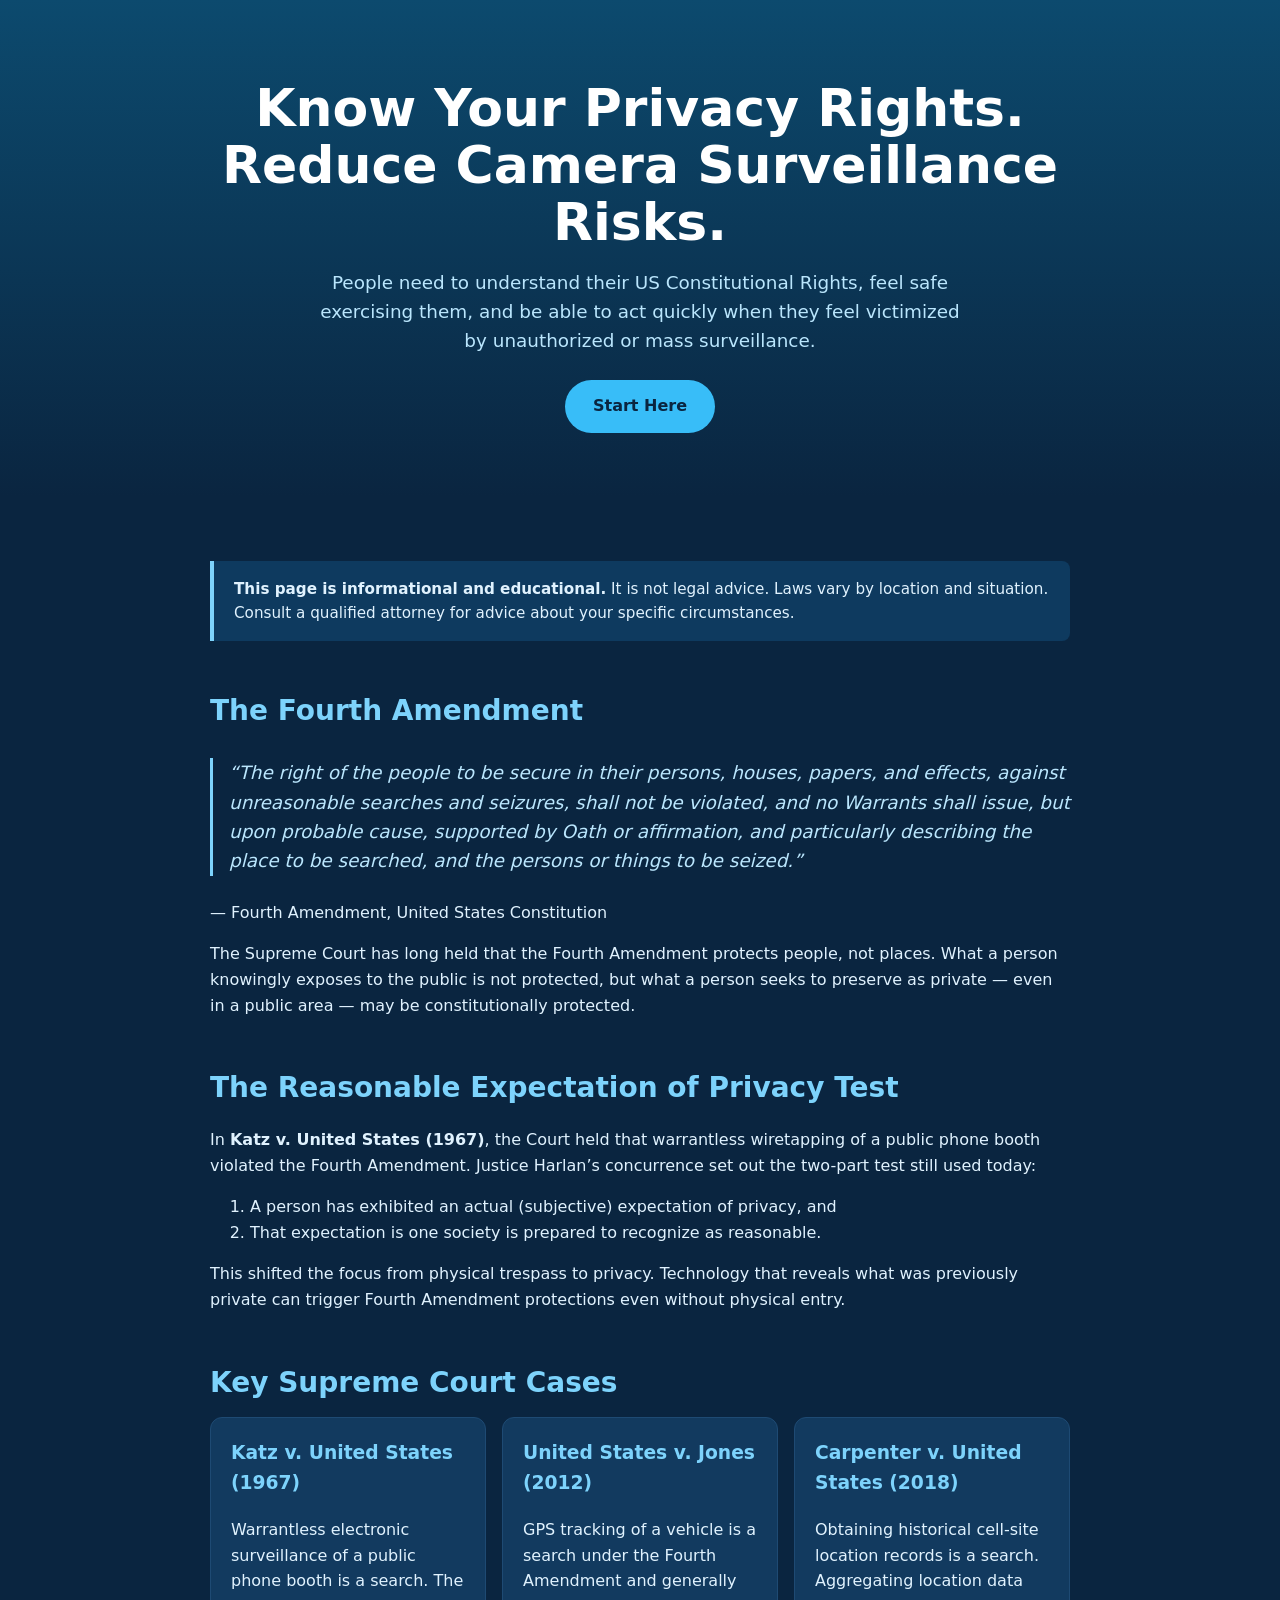
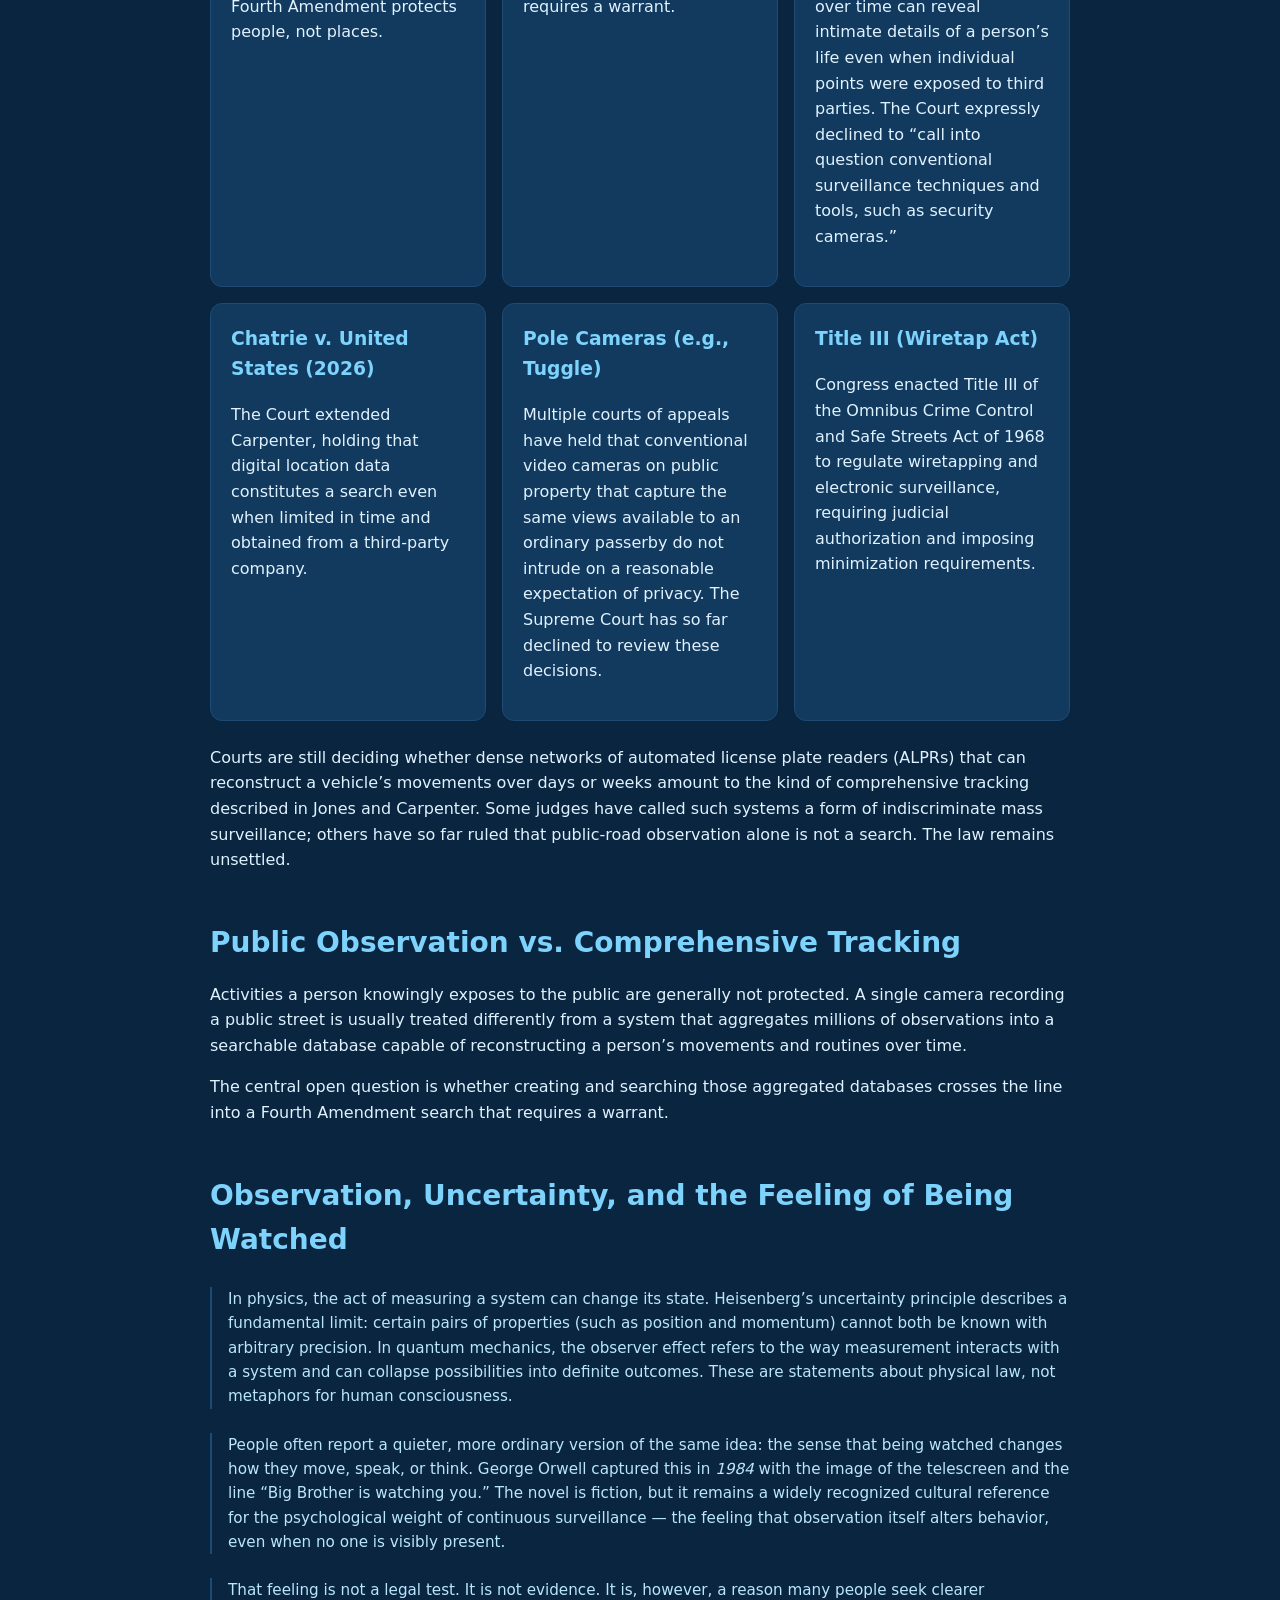
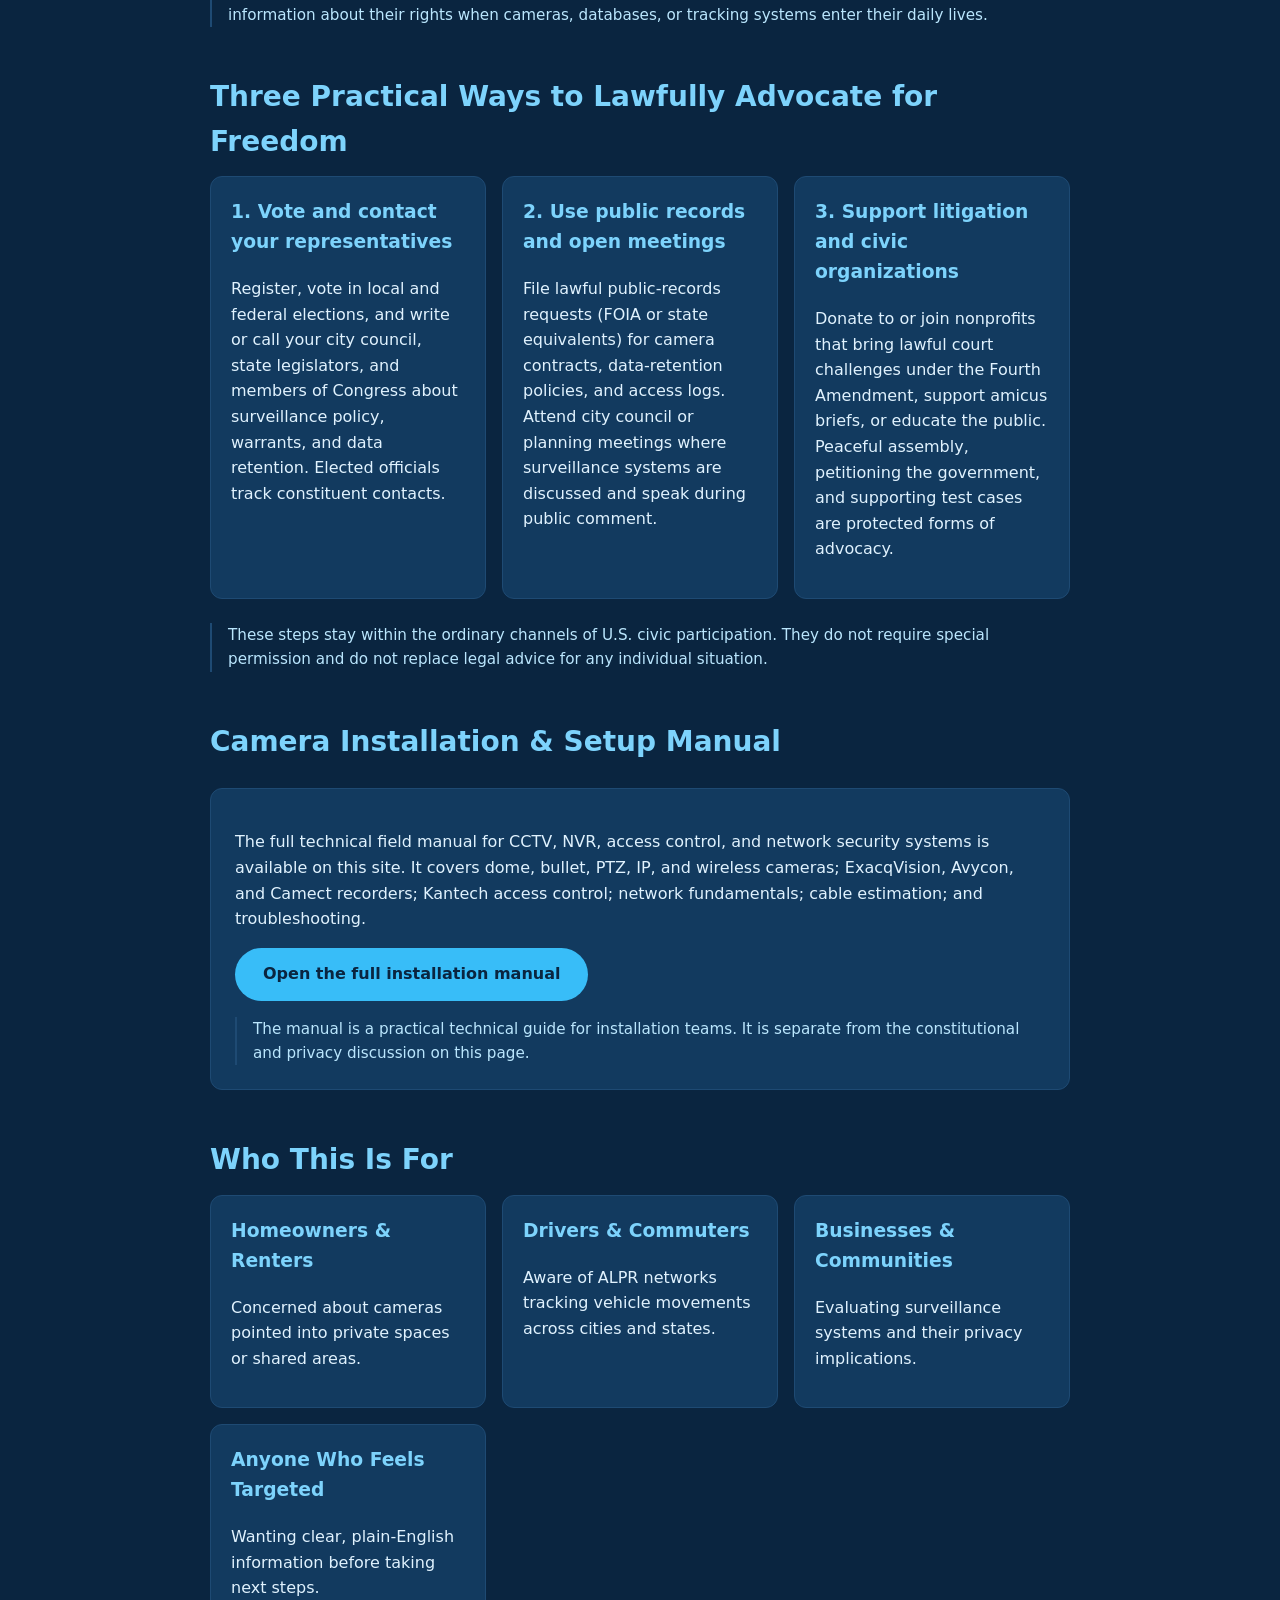
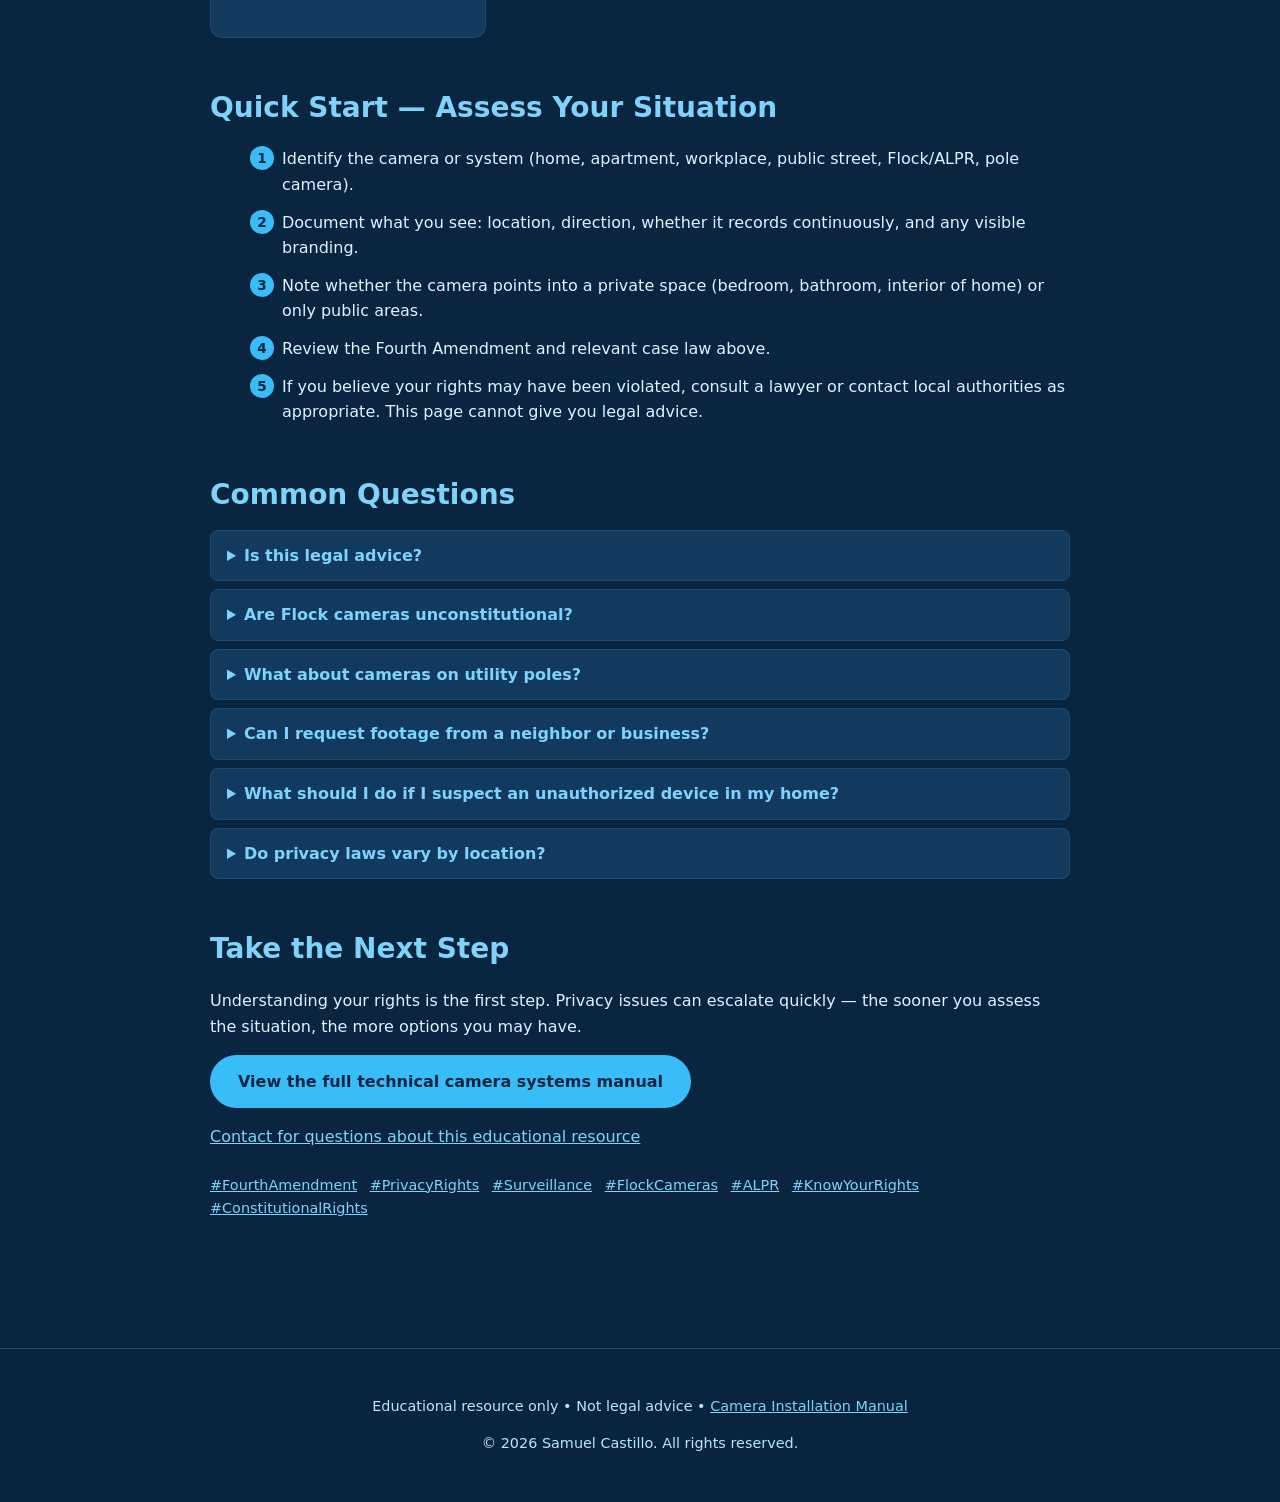
==== privacy-rights.html @ cb035f21 "Add stronger SEO meta tags, Open Graph, Twitter cards, and JSON-LD for search results" ====
<!DOCTYPE html>
<html lang="en">
<head>
    <meta charset="UTF-8">
    <meta name="viewport" content="width=device-width, initial-scale=1.0">
    <title>Know Your Privacy Rights — 4th Amendment, Surveillance Cameras & ALPRs</title>
    <meta name="description" content="Understand your US Constitutional rights against warrantless mass surveillance. Clear guidance on the Fourth Amendment, Katz, Carpenter, Flock cameras, ALPRs, pole cameras, and practical steps when you feel your privacy is being violated.">
    <meta name="keywords" content="Fourth Amendment, privacy rights, Flock cameras, ALPR, surveillance cameras, Carpenter v United States, Katz v United States, warrantless tracking, constitutional rights, pole cameras, mass surveillance, data broker loophole, camera privacy laws, know your rights">
    <meta name="author" content="Samuel Castillo">
    <meta name="robots" content="index, follow, max-image-preview:large, max-snippet:-1, max-video-preview:-1">
    <link rel="canonical" href="https://privacy-rights.pages.dev/">

    <!-- Open Graph -->
    <meta property="og:site_name" content="Privacy Rights — Constitutional Guidance">
    <meta property="og:locale" content="en_US">
    <meta property="og:type" content="website">
    <meta property="og:url" content="https://privacy-rights.pages.dev/">
    <meta property="og:title" content="Know Your Privacy Rights — 4th Amendment & Surveillance Cameras">
    <meta property="og:description" content="People need to understand their US Constitutional rights, feel safe exercising them, and act quickly when they feel victimized by unauthorized or mass surveillance.">
    <meta property="og:image" content="https://privacy-rights.pages.dev/assets/camera_recording.png">

    <!-- Twitter / X -->
    <meta name="twitter:card" content="summary_large_image">
    <meta name="twitter:title" content="Know Your Privacy Rights — 4th Amendment & Surveillance">
    <meta name="twitter:description" content="Clear guidance on the Fourth Amendment, Flock cameras, ALPRs, and what you can do when you feel your privacy is being violated.">
    <meta name="twitter:image" content="https://privacy-rights.pages.dev/assets/camera_recording.png">

    <!-- Hashtags for social sharing -->
    <meta name="twitter:hashtags" content="FourthAmendment,PrivacyRights,Surveillance,FlockCameras,ALPR,KnowYourRights">

    <!-- JSON-LD Structured Data -->
    <script type="application/ld+json">
    {
      "@context": "https://schema.org",
      "@type": "WebPage",
      "name": "Know Your Privacy Rights — 4th Amendment & Surveillance Cameras",
      "description": "Educational resource on US Constitutional rights related to surveillance cameras, ALPRs, and the Fourth Amendment.",
      "url": "https://privacy-rights.pages.dev/",
      "author": {
        "@type": "Person",
        "name": "Samuel Castillo"
      },
      "keywords": "Fourth Amendment, privacy rights, Flock cameras, ALPR, surveillance cameras, Carpenter, Katz, warrantless tracking",
      "about": {
        "@type": "Thing",
        "name": "Fourth Amendment privacy rights and modern surveillance"
      }
    }
    </script>

    <style>
        :root {
            --bg: #0a2540;
            --card: #123a5f;
            --accent: #7dd3fc;
            --accent-strong: #38bdf8;
            --text: #e0f2fe;
            --muted: #bae6fd;
            --border: #1e4a73;
        }
        * { box-sizing: border-box; }
        body { margin: 0; font-family: system-ui, -apple-system, sans-serif; background: var(--bg); color: var(--text); line-height: 1.6; }
        .container { max-width: 900px; margin: 0 auto; padding: 2rem 1.25rem; }
        header { text-align: center; padding: 3rem 1rem 2rem; background: linear-gradient(180deg, #0c4a6e 0%, var(--bg) 100%); }
        h1 { font-size: clamp(2rem, 5vw, 3.25rem); line-height: 1.1; margin: 0 0 1rem; color: #ffffff; }
        .sub { font-size: 1.15rem; color: var(--muted); max-width: 640px; margin: 0 auto 1.5rem; }
        .cta { display: inline-block; background: var(--accent-strong); color: #0a2540; font-weight: 700; padding: 0.85rem 1.75rem; border-radius: 999px; text-decoration: none; transition: background 0.2s ease, transform 0.2s ease; }
        .cta:hover { background: var(--accent); transform: translateY(-2px); }
        .disclaimer { background: #0e3a5f; border-left: 4px solid var(--accent); padding: 1rem 1.25rem; margin: 2rem 0; border-radius: 0 8px 8px 0; font-size: 0.95rem; color: var(--text); }
        section { margin: 3rem 0; }
        h2 { font-size: 1.75rem; margin-bottom: 0.75rem; color: var(--accent); }
        .quote { font-size: 1.15rem; font-style: italic; border-left: 3px solid var(--accent); padding-left: 1rem; margin: 1.5rem 0; color: #bae6fd; }
        .card-grid { display: grid; grid-template-columns: repeat(auto-fit, minmax(260px, 1fr)); gap: 1rem; }
        .card {
            background: var(--card);
            padding: 1.25rem;
            border-radius: 12px;
            border: 1px solid var(--border);
            transition: transform 0.25s ease, box-shadow 0.25s ease, border-color 0.25s ease, background 0.25s ease;
        }
        .card:hover {
            transform: translateY(-6px);
            box-shadow: 0 12px 28px rgba(56, 189, 248, 0.18);
            border-color: var(--accent-strong);
            background: #164875;
        }
        .card h3 { margin-top: 0; color: var(--accent); transition: color 0.2s ease; }
        .card:hover h3 { color: #ffffff; }
        .steps { counter-reset: step; }
        .steps li { list-style: none; margin: 0.75rem 0; padding-left: 2rem; position: relative; }
        .steps li::before { counter-increment: step; content: counter(step); position: absolute; left: 0; background: var(--accent-strong); color: #0a2540; width: 1.5rem; height: 1.5rem; border-radius: 50%; text-align: center; font-size: 0.85rem; font-weight: 700; line-height: 1.5rem; }
        details { background: var(--card); margin: 0.5rem 0; padding: 0.75rem 1rem; border-radius: 8px; border: 1px solid var(--border); transition: border-color 0.2s ease, background 0.2s ease; }
        details:hover { border-color: var(--accent); background: #164875; }
        summary { cursor: pointer; font-weight: 600; color: var(--accent); }
        footer { text-align: center; padding: 2rem 1rem; color: var(--muted); font-size: 0.9rem; border-top: 1px solid var(--border); margin-top: 3rem; background: #08253d; }
        a { color: var(--accent); }
        a:hover { color: var(--accent-strong); }
        .subtle { font-size: 0.95rem; color: var(--muted); border-left: 2px solid var(--border); padding-left: 1rem; margin: 1.5rem 0; }
        .manual-box {
            background: var(--card);
            border: 1px solid var(--border);
            border-radius: 12px;
            padding: 1.5rem;
            margin: 1.5rem 0;
            transition: transform 0.25s ease, box-shadow 0.25s ease, border-color 0.25s ease;
        }
        .manual-box:hover {
            transform: translateY(-4px);
            box-shadow: 0 10px 24px rgba(56, 189, 248, 0.15);
            border-color: var(--accent);
        }
        .hashtags { margin-top: 1.5rem; font-size: 0.9rem; color: var(--muted); }
        .hashtags a { margin-right: 0.5rem; }
    </style>
</head>
<body>
    <header>
        <div class="container">
            <h1>Know Your Privacy Rights.<br>Reduce Camera Surveillance Risks.</h1>
            <p class="sub">People need to understand their US Constitutional Rights, feel safe exercising them, and be able to act quickly when they feel victimized by unauthorized or mass surveillance.</p>
            <a class="cta" href="#start">Start Here</a>
        </div>
    </header>

    <div class="container">
        <div class="disclaimer">
            <strong>This page is informational and educational.</strong> It is not legal advice. Laws vary by location and situation. Consult a qualified attorney for advice about your specific circumstances.
        </div>

        <section id="start">
            <h2>The Fourth Amendment</h2>
            <p class="quote">“The right of the people to be secure in their persons, houses, papers, and effects, against unreasonable searches and seizures, shall not be violated, and no Warrants shall issue, but upon probable cause, supported by Oath or affirmation, and particularly describing the place to be searched, and the persons or things to be seized.”</p>
            <p>— Fourth Amendment, United States Constitution</p>
            <p>The Supreme Court has long held that the Fourth Amendment protects people, not places. What a person knowingly exposes to the public is not protected, but what a person seeks to preserve as private — even in a public area — may be constitutionally protected.</p>
        </section>

        <section>
            <h2>The Reasonable Expectation of Privacy Test</h2>
            <p>In <strong>Katz v. United States (1967)</strong>, the Court held that warrantless wiretapping of a public phone booth violated the Fourth Amendment. Justice Harlan’s concurrence set out the two-part test still used today:</p>
            <ol>
                <li>A person has exhibited an actual (subjective) expectation of privacy, and</li>
                <li>That expectation is one society is prepared to recognize as reasonable.</li>
            </ol>
            <p>This shifted the focus from physical trespass to privacy. Technology that reveals what was previously private can trigger Fourth Amendment protections even without physical entry.</p>
        </section>

        <section>
            <h2>Key Supreme Court Cases</h2>
            <div class="card-grid">
                <div class="card">
                    <h3>Katz v. United States (1967)</h3>
                    <p>Warrantless electronic surveillance of a public phone booth is a search. The Fourth Amendment protects people, not places.</p>
                </div>
                <div class="card">
                    <h3>United States v. Jones (2012)</h3>
                    <p>GPS tracking of a vehicle is a search under the Fourth Amendment and generally requires a warrant.</p>
                </div>
                <div class="card">
                    <h3>Carpenter v. United States (2018)</h3>
                    <p>Obtaining historical cell-site location records is a search. Aggregating location data over time can reveal intimate details of a person’s life even when individual points were exposed to third parties. The Court expressly declined to “call into question conventional surveillance techniques and tools, such as security cameras.”</p>
                </div>
                <div class="card">
                    <h3>Chatrie v. United States (2026)</h3>
                    <p>The Court extended Carpenter, holding that digital location data constitutes a search even when limited in time and obtained from a third-party company.</p>
                </div>
                <div class="card">
                    <h3>Pole Cameras (e.g., Tuggle)</h3>
                    <p>Multiple courts of appeals have held that conventional video cameras on public property that capture the same views available to an ordinary passerby do not intrude on a reasonable expectation of privacy. The Supreme Court has so far declined to review these decisions.</p>
                </div>
                <div class="card">
                    <h3>Title III (Wiretap Act)</h3>
                    <p>Congress enacted Title III of the Omnibus Crime Control and Safe Streets Act of 1968 to regulate wiretapping and electronic surveillance, requiring judicial authorization and imposing minimization requirements.</p>
                </div>
            </div>
            <p style="margin-top:1.5rem;">Courts are still deciding whether dense networks of automated license plate readers (ALPRs) that can reconstruct a vehicle’s movements over days or weeks amount to the kind of comprehensive tracking described in Jones and Carpenter. Some judges have called such systems a form of indiscriminate mass surveillance; others have so far ruled that public-road observation alone is not a search. The law remains unsettled.</p>
        </section>

        <section>
            <h2>Public Observation vs. Comprehensive Tracking</h2>
            <p>Activities a person knowingly exposes to the public are generally not protected. A single camera recording a public street is usually treated differently from a system that aggregates millions of observations into a searchable database capable of reconstructing a person’s movements and routines over time.</p>
            <p>The central open question is whether creating and searching those aggregated databases crosses the line into a Fourth Amendment search that requires a warrant.</p>
        </section>

        <section>
            <h2>Observation, Uncertainty, and the Feeling of Being Watched</h2>
            <p class="subtle">In physics, the act of measuring a system can change its state. Heisenberg’s uncertainty principle describes a fundamental limit: certain pairs of properties (such as position and momentum) cannot both be known with arbitrary precision. In quantum mechanics, the observer effect refers to the way measurement interacts with a system and can collapse possibilities into definite outcomes. These are statements about physical law, not metaphors for human consciousness.</p>
            <p class="subtle">People often report a quieter, more ordinary version of the same idea: the sense that being watched changes how they move, speak, or think. George Orwell captured this in <em>1984</em> with the image of the telescreen and the line “Big Brother is watching you.” The novel is fiction, but it remains a widely recognized cultural reference for the psychological weight of continuous surveillance — the feeling that observation itself alters behavior, even when no one is visibly present.</p>
            <p class="subtle">That feeling is not a legal test. It is not evidence. It is, however, a reason many people seek clearer information about their rights when cameras, databases, or tracking systems enter their daily lives.</p>
        </section>

        <section>
            <h2>Three Practical Ways to Lawfully Advocate for Freedom</h2>
            <div class="card-grid">
                <div class="card">
                    <h3>1. Vote and contact your representatives</h3>
                    <p>Register, vote in local and federal elections, and write or call your city council, state legislators, and members of Congress about surveillance policy, warrants, and data retention. Elected officials track constituent contacts.</p>
                </div>
                <div class="card">
                    <h3>2. Use public records and open meetings</h3>
                    <p>File lawful public-records requests (FOIA or state equivalents) for camera contracts, data-retention policies, and access logs. Attend city council or planning meetings where surveillance systems are discussed and speak during public comment.</p>
                </div>
                <div class="card">
                    <h3>3. Support litigation and civic organizations</h3>
                    <p>Donate to or join nonprofits that bring lawful court challenges under the Fourth Amendment, support amicus briefs, or educate the public. Peaceful assembly, petitioning the government, and supporting test cases are protected forms of advocacy.</p>
                </div>
            </div>
            <p class="subtle">These steps stay within the ordinary channels of U.S. civic participation. They do not require special permission and do not replace legal advice for any individual situation.</p>
        </section>

        <section id="manual">
            <h2>Camera Installation & Setup Manual</h2>
            <div class="manual-box">
                <p>The full technical field manual for CCTV, NVR, access control, and network security systems is available on this site. It covers dome, bullet, PTZ, IP, and wireless cameras; ExacqVision, Avycon, and Camect recorders; Kantech access control; network fundamentals; cable estimation; and troubleshooting.</p>
                <p style="margin-top:1rem;">
                    <a class="cta" href="index.html">Open the full installation manual</a>
                </p>
                <p class="subtle" style="margin-top:1rem;margin-bottom:0;">The manual is a practical technical guide for installation teams. It is separate from the constitutional and privacy discussion on this page.</p>
            </div>
        </section>

        <section>
            <h2>Who This Is For</h2>
            <div class="card-grid">
                <div class="card"><h3>Homeowners & Renters</h3><p>Concerned about cameras pointed into private spaces or shared areas.</p></div>
                <div class="card"><h3>Drivers & Commuters</h3><p>Aware of ALPR networks tracking vehicle movements across cities and states.</p></div>
                <div class="card"><h3>Businesses & Communities</h3><p>Evaluating surveillance systems and their privacy implications.</p></div>
                <div class="card"><h3>Anyone Who Feels Targeted</h3><p>Wanting clear, plain-English information before taking next steps.</p></div>
            </div>
        </section>

        <section>
            <h2>Quick Start — Assess Your Situation</h2>
            <ol class="steps">
                <li>Identify the camera or system (home, apartment, workplace, public street, Flock/ALPR, pole camera).</li>
                <li>Document what you see: location, direction, whether it records continuously, and any visible branding.</li>
                <li>Note whether the camera points into a private space (bedroom, bathroom, interior of home) or only public areas.</li>
                <li>Review the Fourth Amendment and relevant case law above.</li>
                <li>If you believe your rights may have been violated, consult a lawyer or contact local authorities as appropriate. This page cannot give you legal advice.</li>
            </ol>
        </section>

        <section>
            <h2>Common Questions</h2>
            <details>
                <summary>Is this legal advice?</summary>
                <p>No. This page is educational only. It does not create an attorney-client relationship and should not be relied on as legal advice. Laws differ by state and situation.</p>
            </details>
            <details>
                <summary>Are Flock cameras unconstitutional?</summary>
                <p>No court has definitively ruled that all Flock or ALPR networks are unconstitutional. Some judges have found that searching the aggregated databases can raise Fourth Amendment issues; others have held that photographing vehicles on public roads does not. The law is still developing.</p>
            </details>
            <details>
                <summary>What about cameras on utility poles?</summary>
                <p>Courts of appeals have generally upheld conventional pole cameras that record publicly visible areas. The Supreme Court has so far declined to take up these cases. The analysis can change if the system becomes more comprehensive or is combined with other tracking technologies.</p>
            </details>
            <details>
                <summary>Can I request footage from a neighbor or business?</summary>
                <p>It depends on the jurisdiction and the relationship. In many places there is no automatic right to private camera footage. Document the issue and consult local law or an attorney.</p>
            </details>
            <details>
                <summary>What should I do if I suspect an unauthorized device in my home?</summary>
                <p>Document carefully, do not destroy evidence, and consider contacting law enforcement or a lawyer. This page cannot advise you on how to handle a specific incident.</p>
            </details>
            <details>
                <summary>Do privacy laws vary by location?</summary>
                <p>Yes. State laws on recording, consent, and surveillance differ significantly. Always check the rules that apply where you are.</p>
            </details>
        </section>

        <section>
            <h2>Take the Next Step</h2>
            <p>Understanding your rights is the first step. Privacy issues can escalate quickly — the sooner you assess the situation, the more options you may have.</p>
            <p><a class="cta" href="index.html">View the full technical camera systems manual</a></p>
            <p style="margin-top:1rem;"><a href="mailto:castillo.sam.d@gmail.com">Contact for questions about this educational resource</a></p>
            <p class="hashtags">
                <a href="#">#FourthAmendment</a>
                <a href="#">#PrivacyRights</a>
                <a href="#">#Surveillance</a>
                <a href="#">#FlockCameras</a>
                <a href="#">#ALPR</a>
                <a href="#">#KnowYourRights</a>
                <a href="#">#ConstitutionalRights</a>
            </p>
        </section>
    </div>

    <footer>
        <p>Educational resource only • Not legal advice • <a href="index.html">Camera Installation Manual</a></p>
        <p>&copy; 2026 Samuel Castillo. All rights reserved.</p>
    </footer>
</body>
</html>
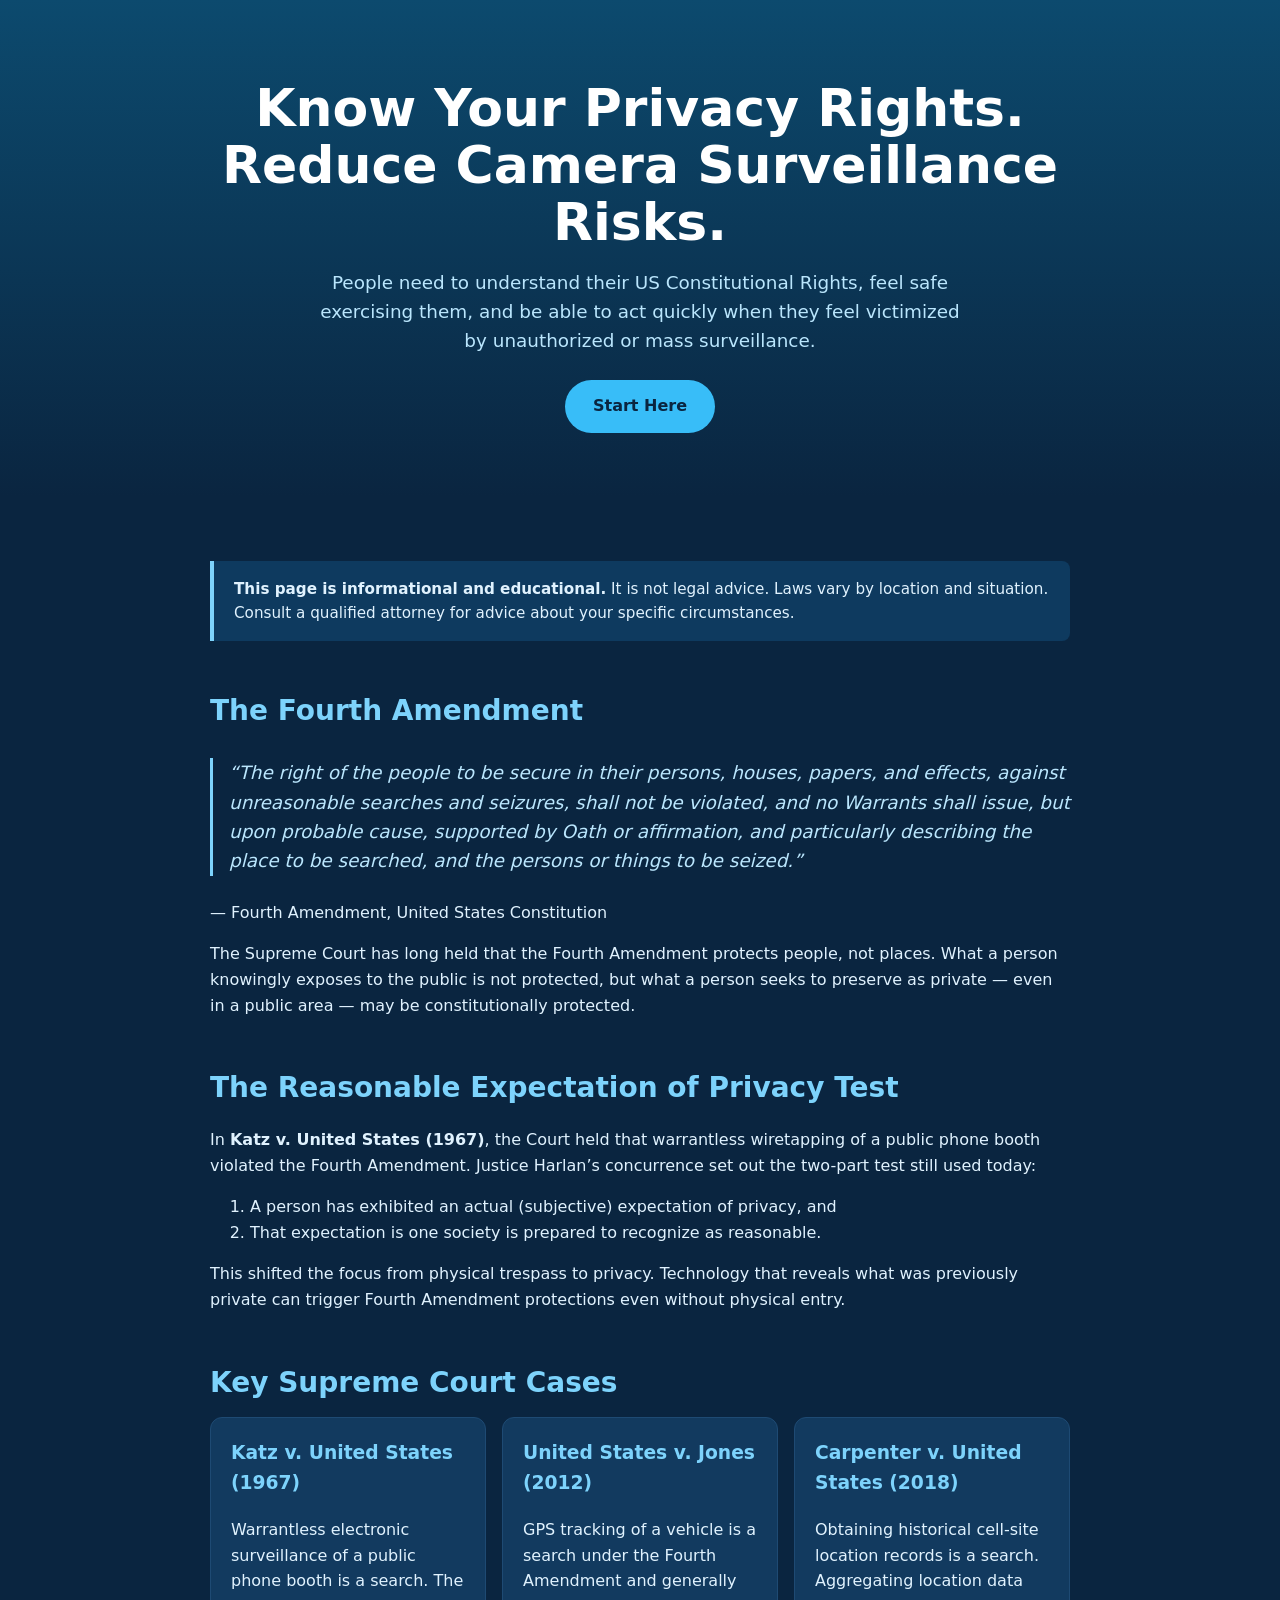
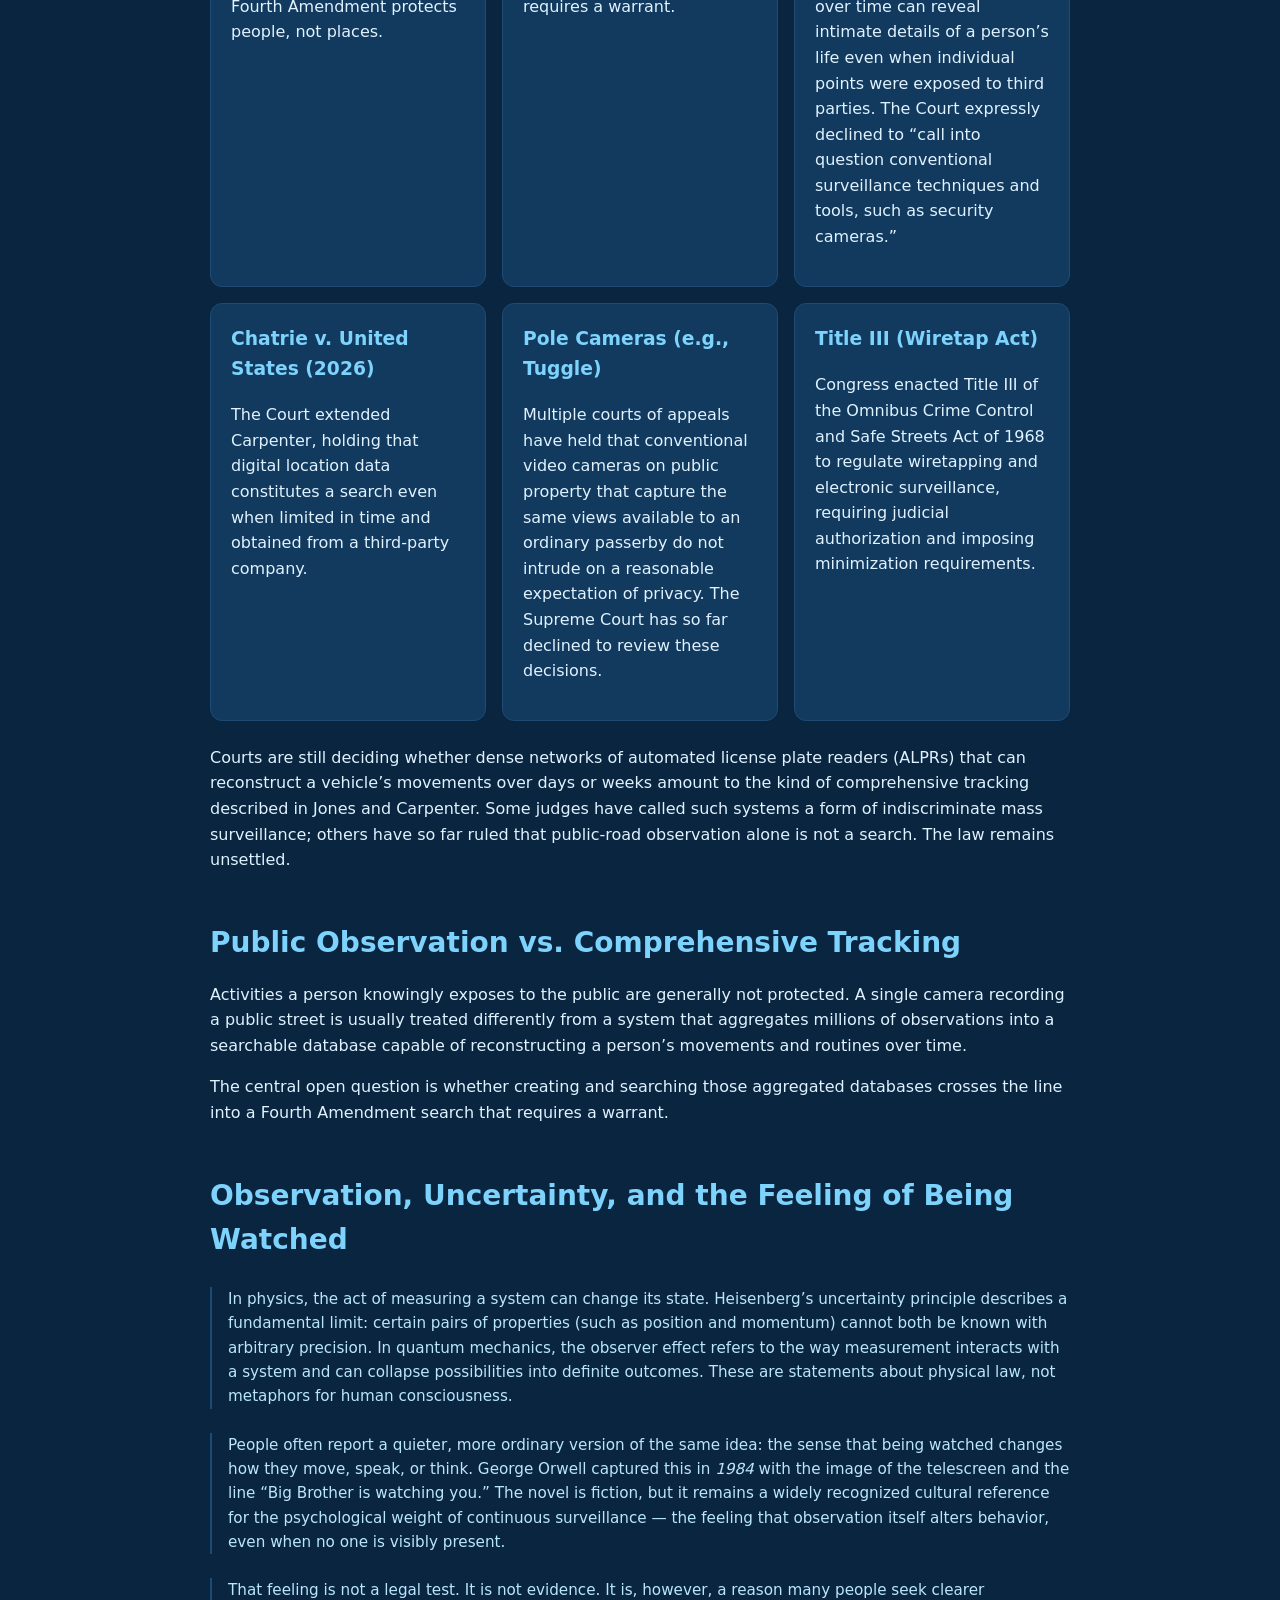
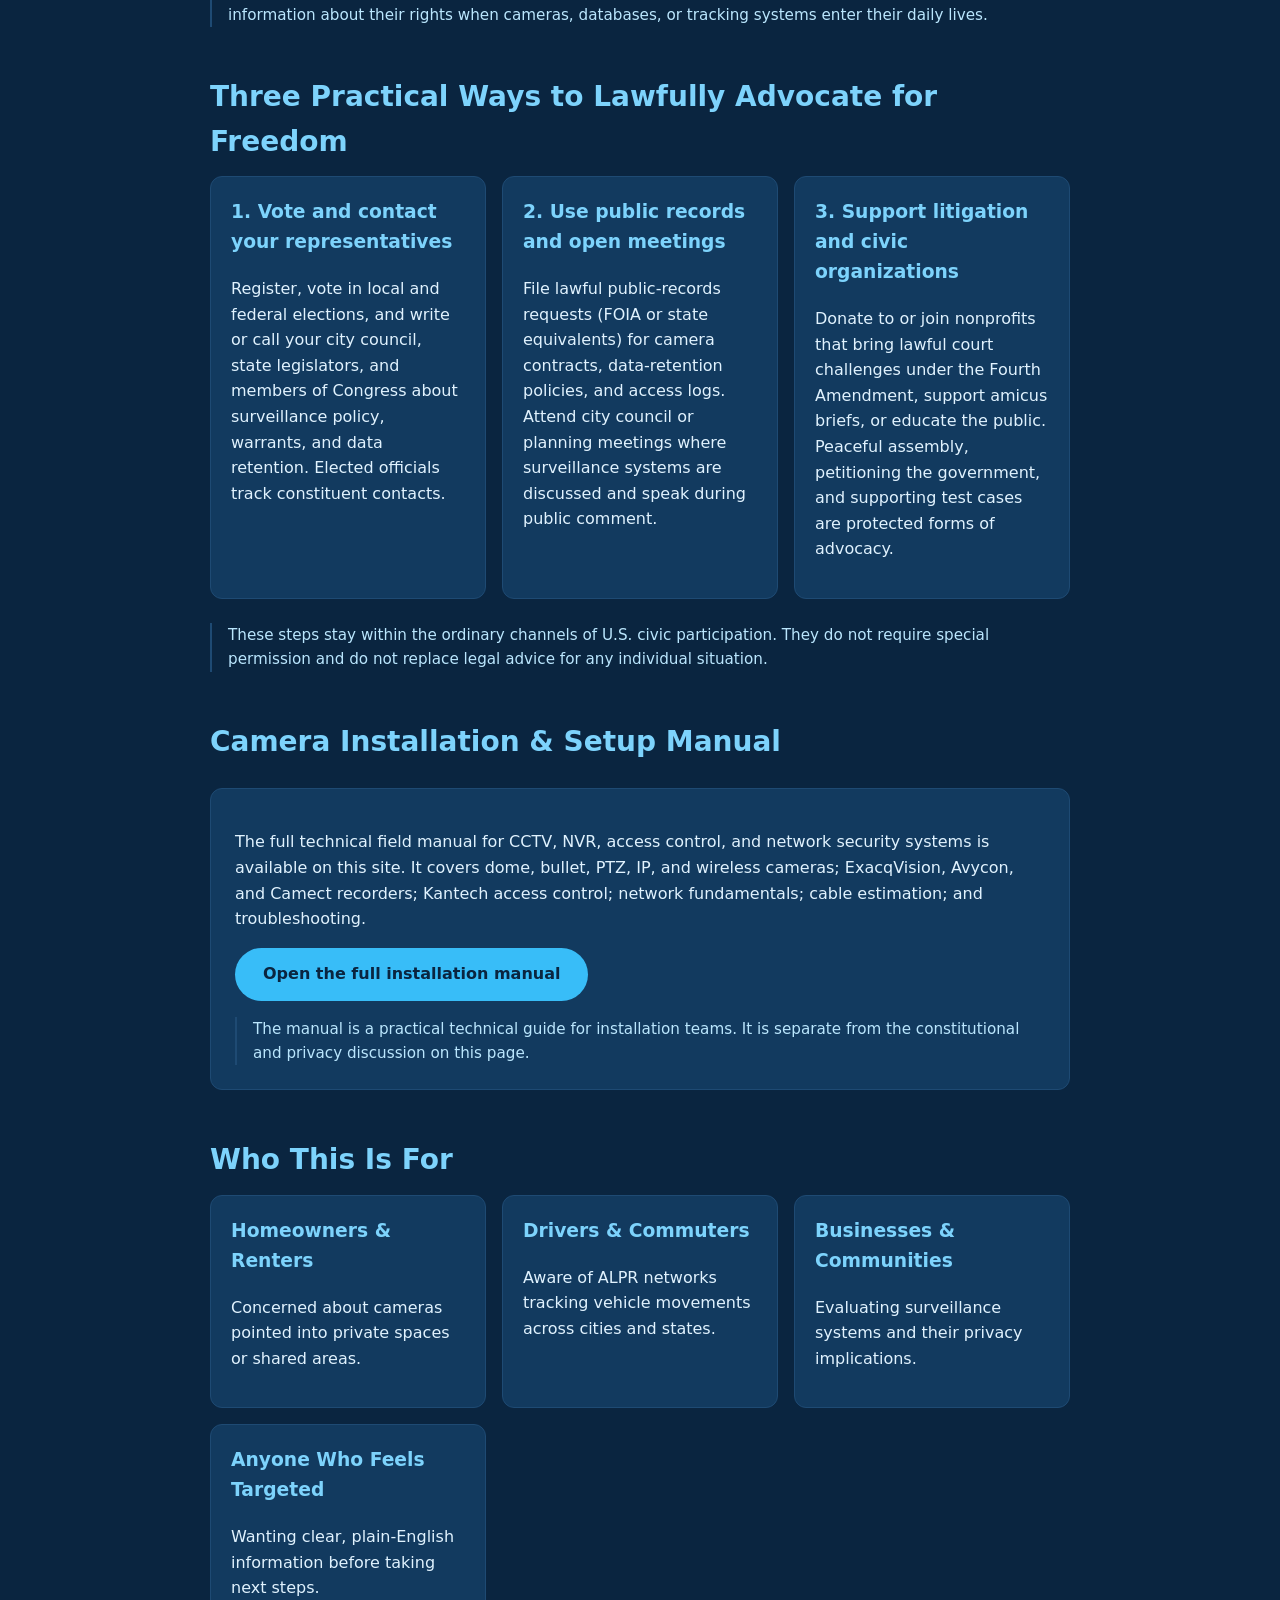
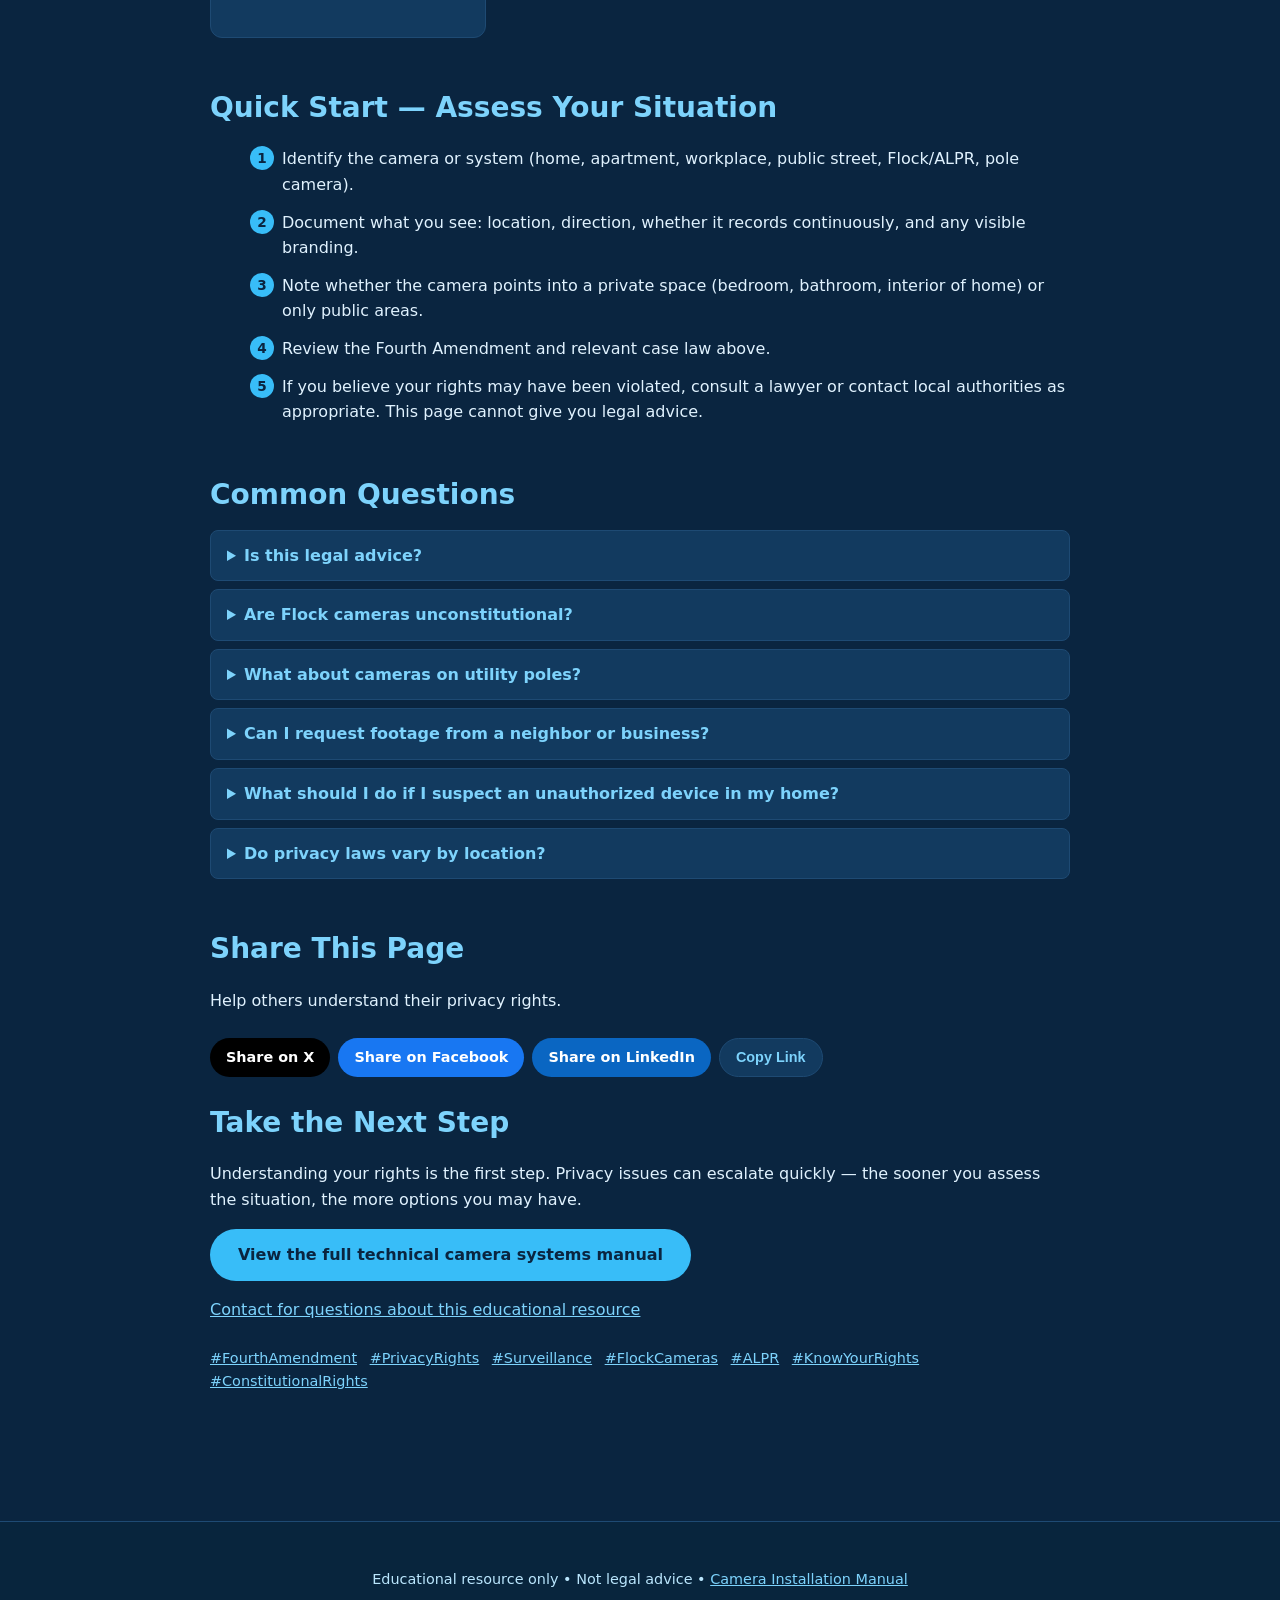
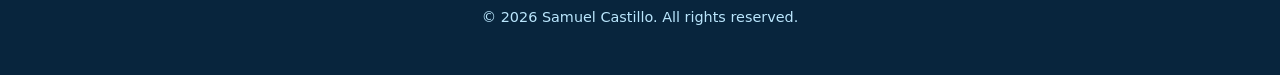
==== commit 04b5348c: "Add social sharing buttons" ====
--- a/privacy-rights.html
+++ b/privacy-rights.html
@@ -111,6 +111,18 @@
         }
         .hashtags { margin-top: 1.5rem; font-size: 0.9rem; color: var(--muted); }
         .hashtags a { margin-right: 0.5rem; }
+        .share-buttons { display: flex; flex-wrap: wrap; gap: 0.5rem; margin: 1.5rem 0; }
+        .share-btn {
+            display: inline-flex; align-items: center; gap: 0.4rem;
+            padding: 0.5rem 1rem; border-radius: 999px; text-decoration: none;
+            font-size: 0.9rem; font-weight: 600; color: #0a2540; background: var(--accent);
+            transition: background 0.2s, transform 0.2s;
+        }
+        .share-btn:hover { background: #ffffff; transform: translateY(-2px); }
+        .share-btn.x { background: #000000; color: #ffffff; }
+        .share-btn.facebook { background: #1877f2; color: #ffffff; }
+        .share-btn.linkedin { background: #0a66c2; color: #ffffff; }
+        .share-btn.copy { background: var(--card); color: var(--accent); border: 1px solid var(--border); }
     </style>
 </head>
 <body>
@@ -268,6 +280,15 @@
         </section>
 
         <section>
+            <h2>Share This Page</h2>
+            <p>Help others understand their privacy rights.</p>
+            <div class="share-buttons">
+                <a class="share-btn x" href="https://twitter.com/intent/tweet?url=https://privacy-rights.pages.dev/&text=Know%20Your%20Privacy%20Rights%20%E2%80%94%204th%20Amendment%20%26%20Surveillance%20Cameras&hashtags=FourthAmendment,PrivacyRights,KnowYourRights" target="_blank" rel="noopener">Share on X</a>
+                <a class="share-btn facebook" href="https://www.facebook.com/sharer/sharer.php?u=https://privacy-rights.pages.dev/" target="_blank" rel="noopener">Share on Facebook</a>
+                <a class="share-btn linkedin" href="https://www.linkedin.com/sharing/share-offsite/?url=https://privacy-rights.pages.dev/" target="_blank" rel="noopener">Share on LinkedIn</a>
+                <button class="share-btn copy" onclick="navigator.clipboard.writeText(window.location.href); this.textContent='Copied!'; setTimeout(()=>this.textContent='Copy Link', 2000)">Copy Link</button>
+            </div>
+
             <h2>Take the Next Step</h2>
             <p>Understanding your rights is the first step. Privacy issues can escalate quickly — the sooner you assess the situation, the more options you may have.</p>
             <p><a class="cta" href="index.html">View the full technical camera systems manual</a></p>
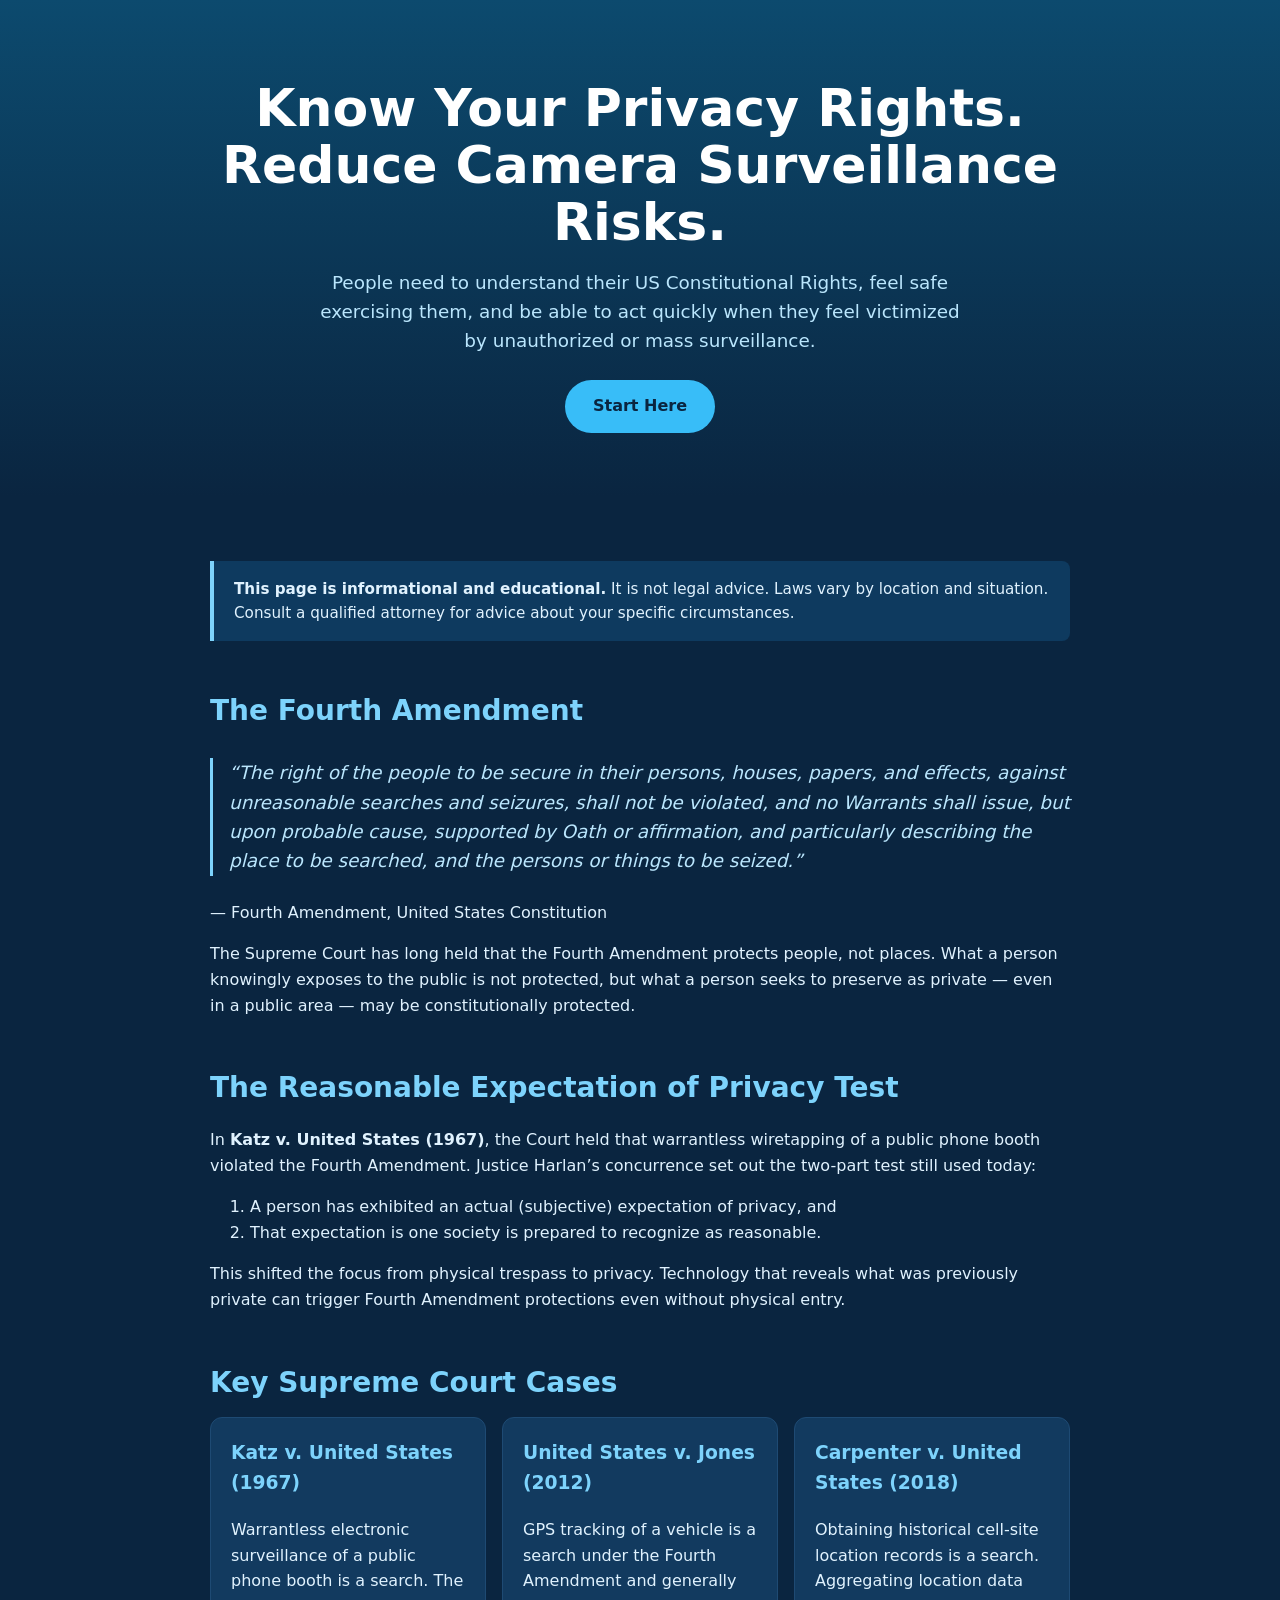
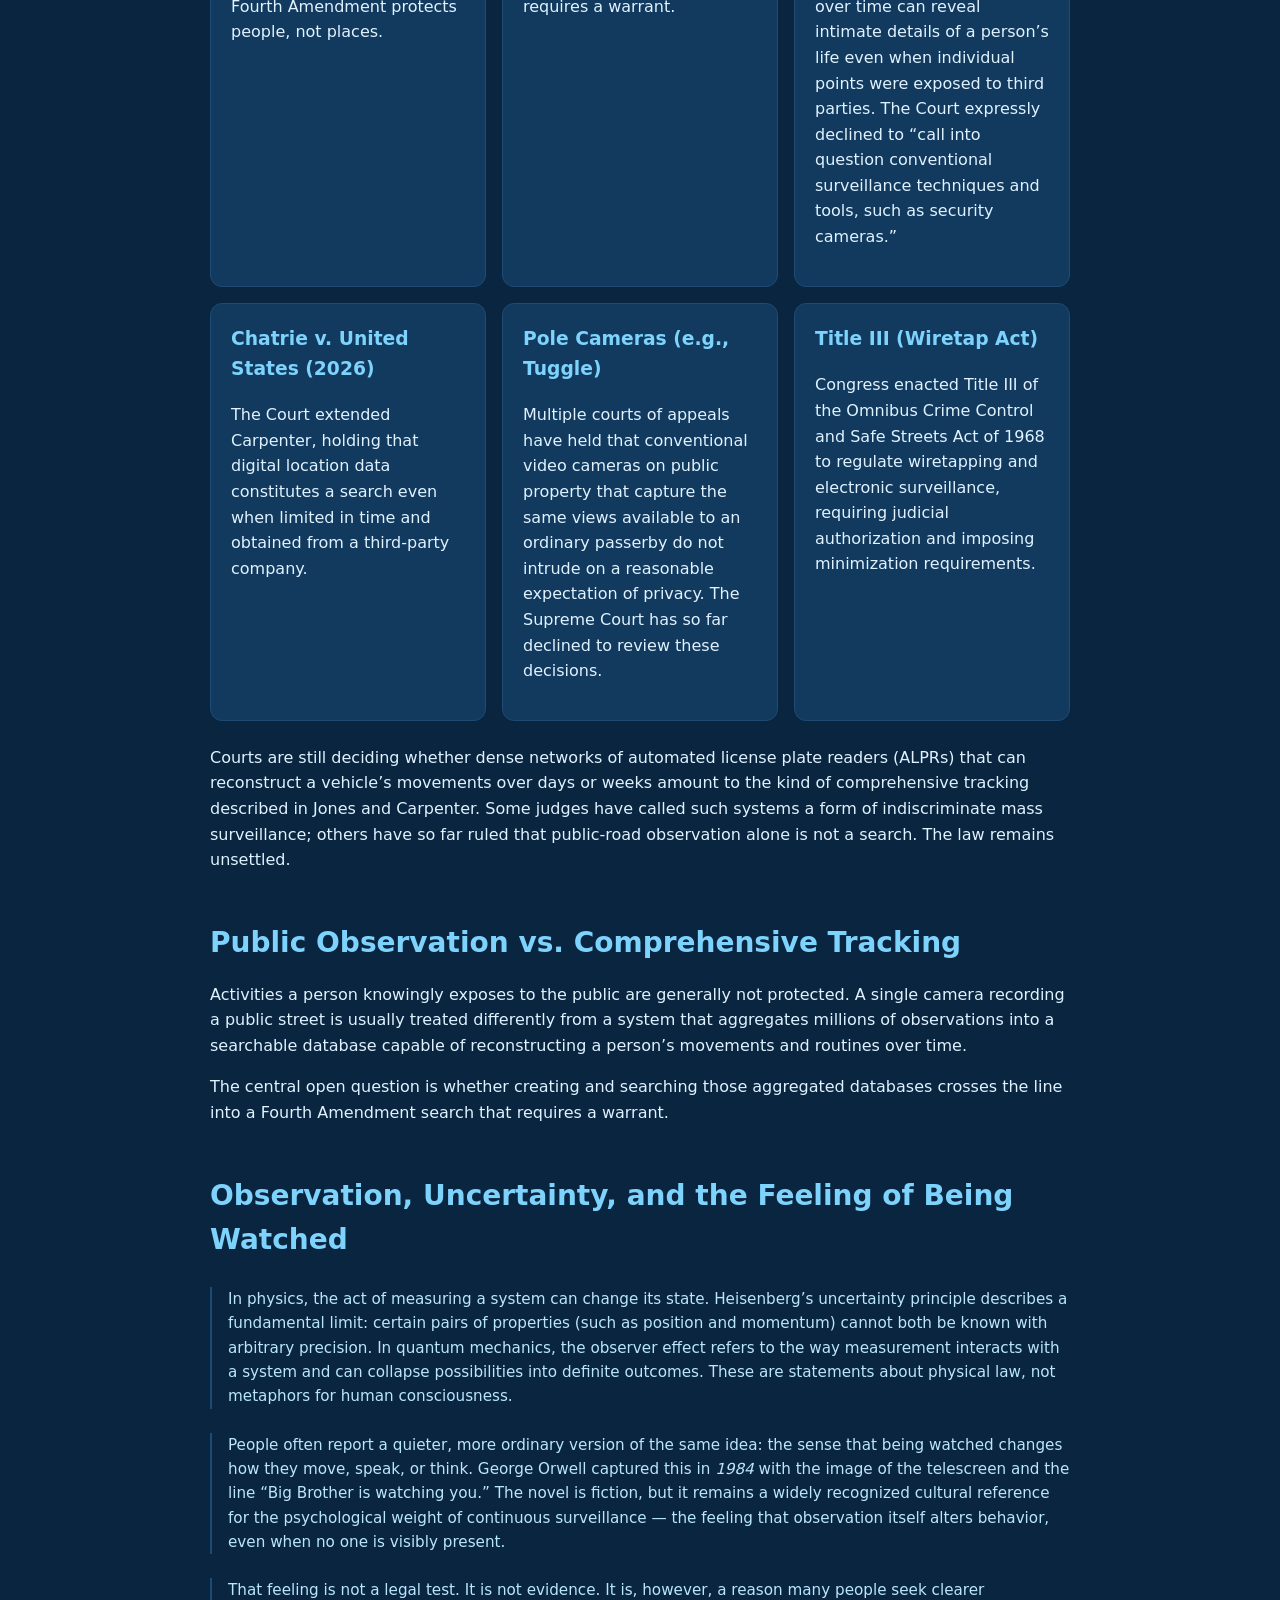
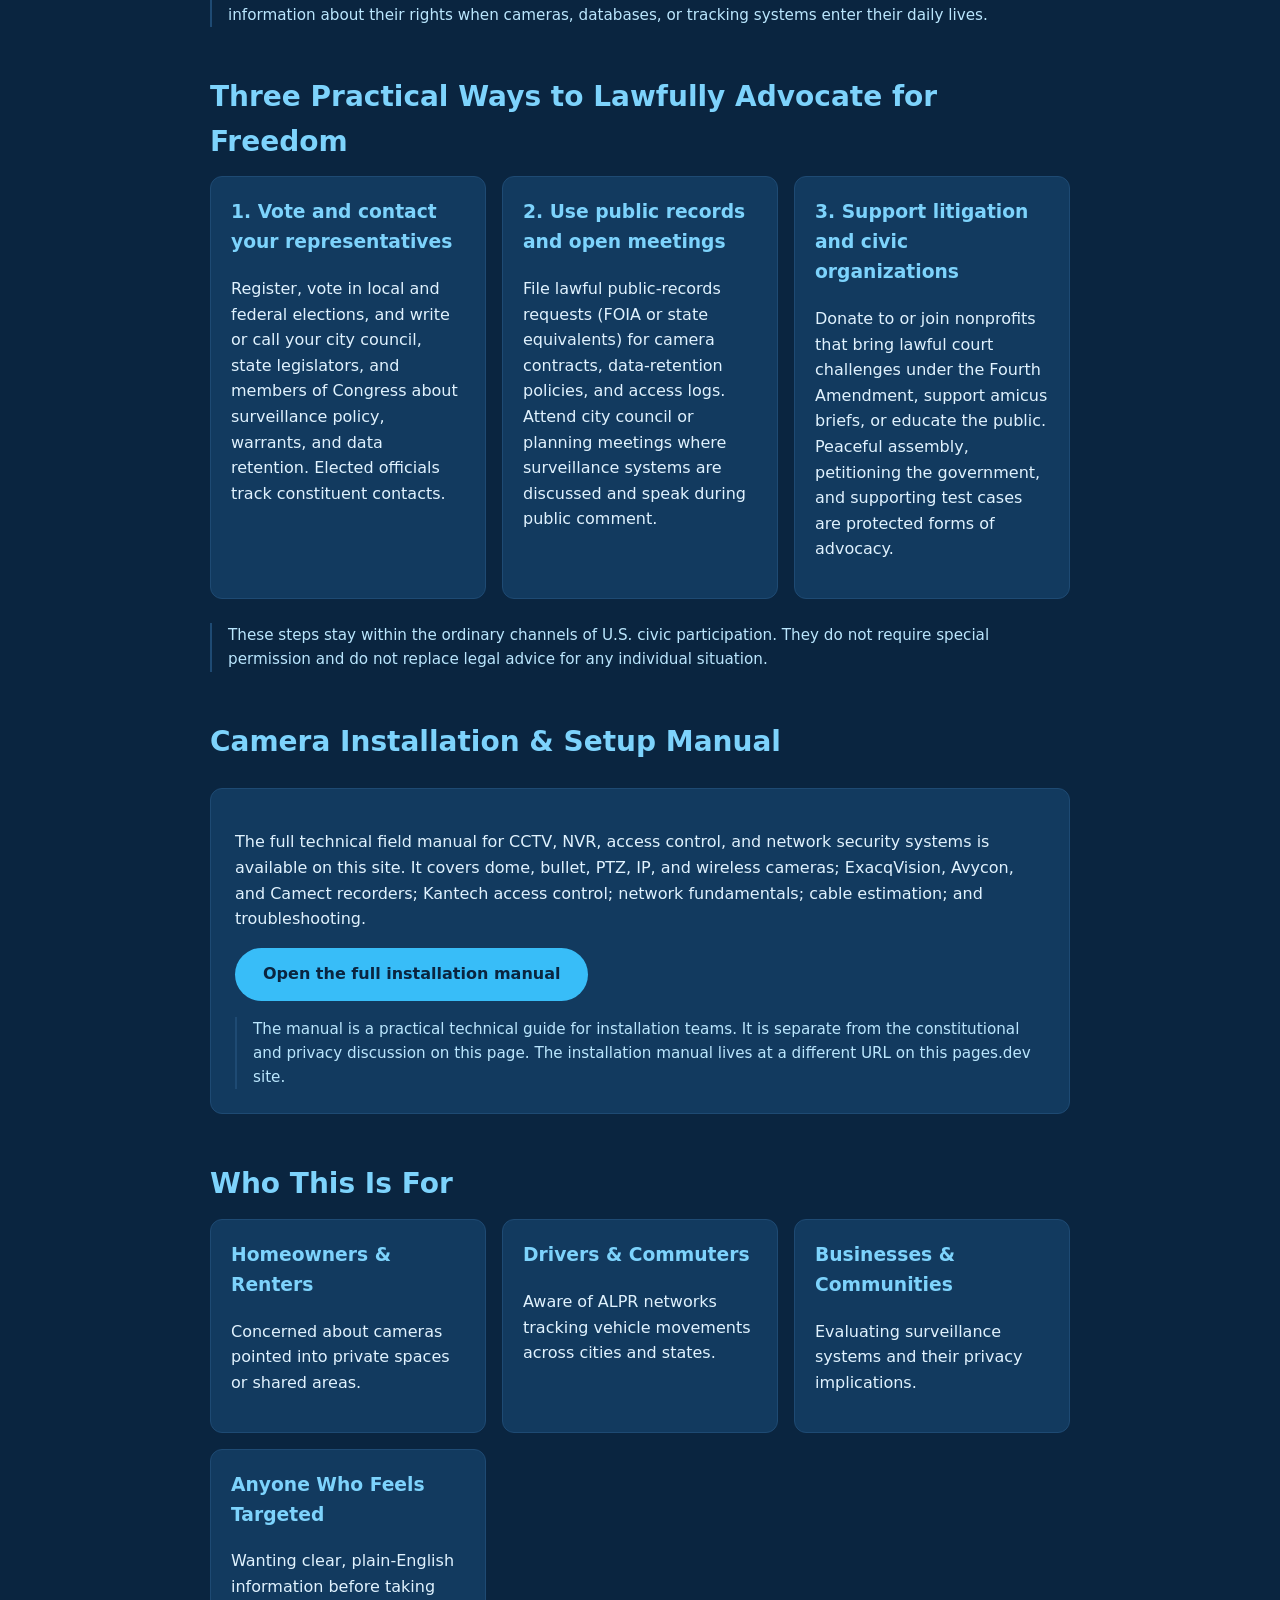
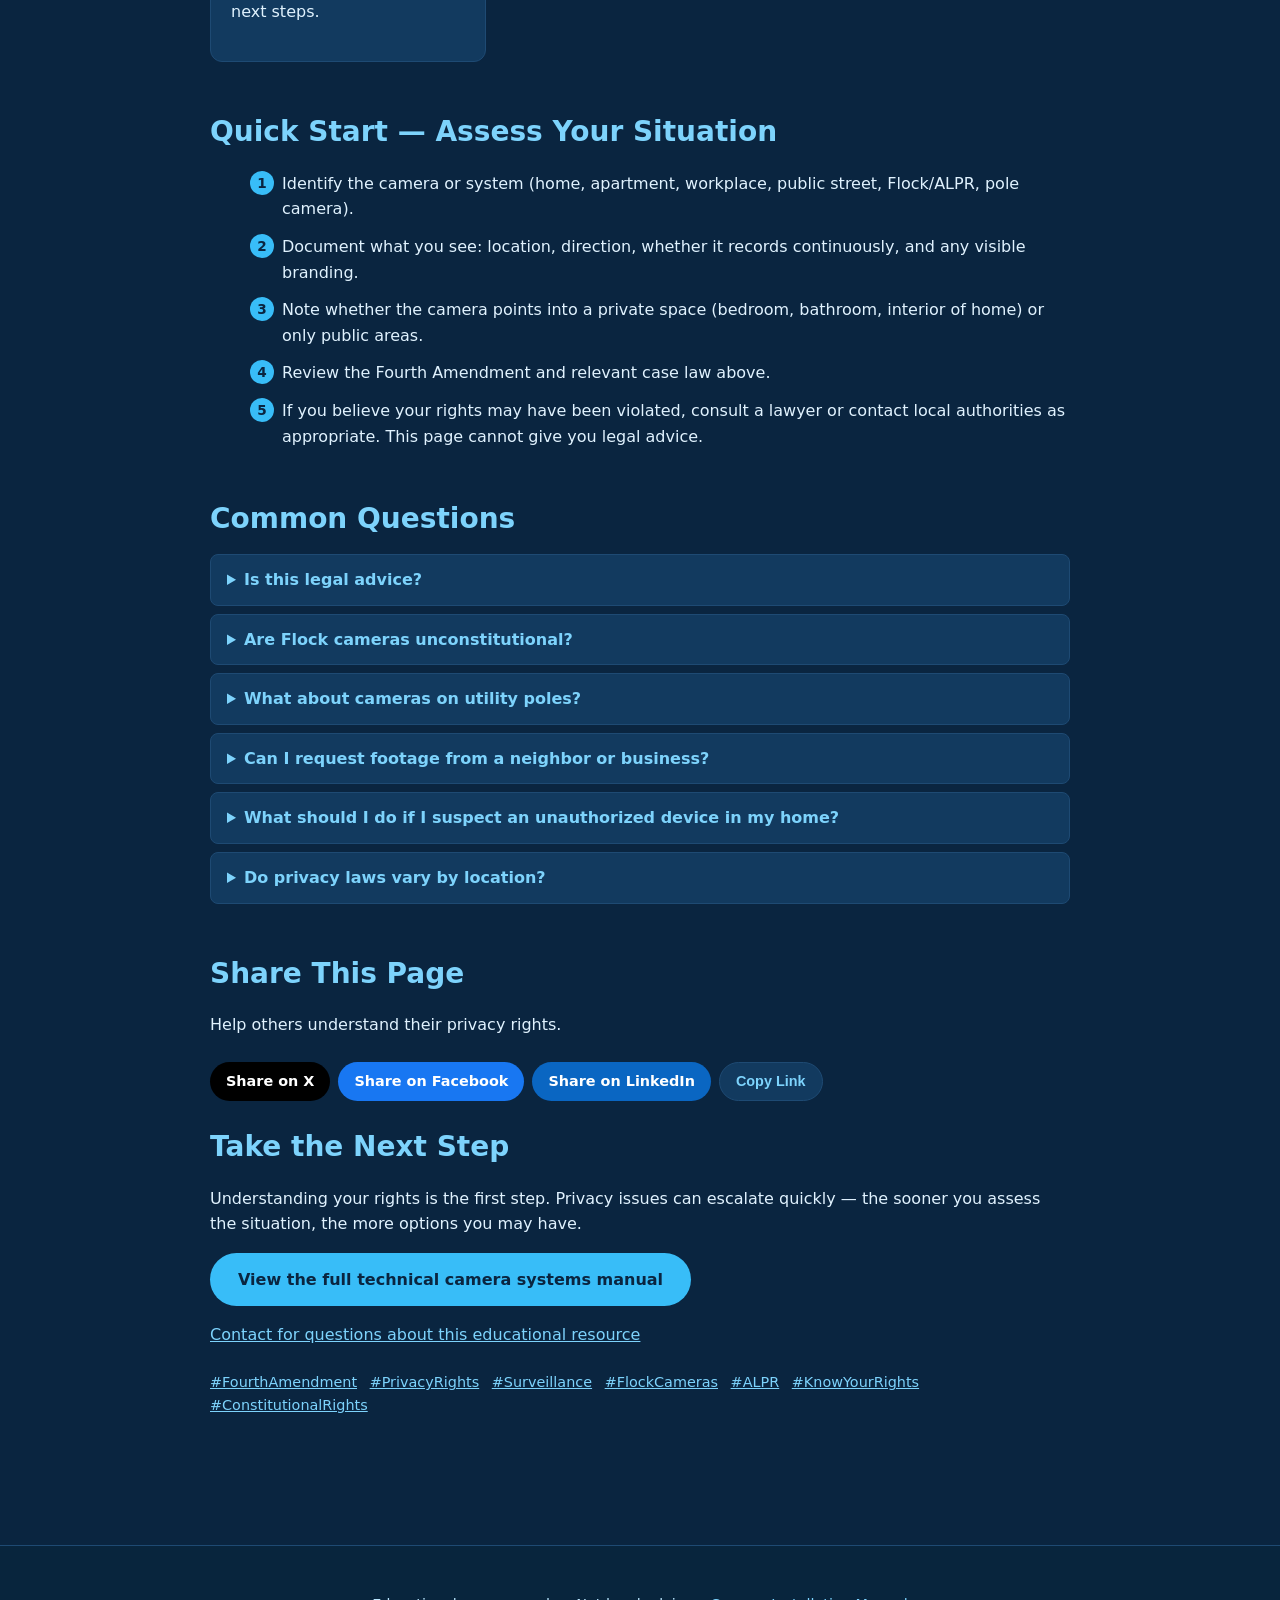
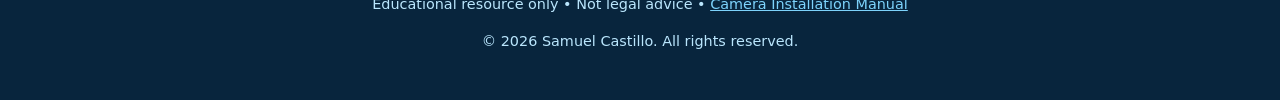
==== commit 352bd2d0: "Add Google Analytics 4 tracking (G-XLW1MB631J) and fix installation manual link" ====
--- a/privacy-rights.html
+++ b/privacy-rights.html
@@ -48,6 +48,15 @@
     }
     </script>
 
+    <!-- Google Analytics 4 -->
+    <script async src="https://www.googletagmanager.com/gtag/js?id=G-XLW1MB631J"></script>
+    <script>
+      window.dataLayer = window.dataLayer || [];
+      function gtag(){dataLayer.push(arguments);}
+      gtag('js', new Date());
+      gtag('config', 'G-XLW1MB631J');
+    </script>
+
     <style>
         :root {
             --bg: #0a2540;
@@ -224,9 +233,9 @@
             <div class="manual-box">
                 <p>The full technical field manual for CCTV, NVR, access control, and network security systems is available on this site. It covers dome, bullet, PTZ, IP, and wireless cameras; ExacqVision, Avycon, and Camect recorders; Kantech access control; network fundamentals; cable estimation; and troubleshooting.</p>
                 <p style="margin-top:1rem;">
-                    <a class="cta" href="index.html">Open the full installation manual</a>
+                    <a class="cta" href="https://privacy-rights.pages.dev/">Open the full installation manual</a>
                 </p>
-                <p class="subtle" style="margin-top:1rem;margin-bottom:0;">The manual is a practical technical guide for installation teams. It is separate from the constitutional and privacy discussion on this page.</p>
+                <p class="subtle" style="margin-top:1rem;margin-bottom:0;">The manual is a practical technical guide for installation teams. It is separate from the constitutional and privacy discussion on this page. The installation manual lives at a different URL on this pages.dev site.</p>
             </div>
         </section>
 
@@ -291,7 +300,7 @@
 
             <h2>Take the Next Step</h2>
             <p>Understanding your rights is the first step. Privacy issues can escalate quickly — the sooner you assess the situation, the more options you may have.</p>
-            <p><a class="cta" href="index.html">View the full technical camera systems manual</a></p>
+            <p><a class="cta" href="https://privacy-rights.pages.dev/">View the full technical camera systems manual</a></p>
             <p style="margin-top:1rem;"><a href="mailto:castillo.sam.d@gmail.com">Contact for questions about this educational resource</a></p>
             <p class="hashtags">
                 <a href="#">#FourthAmendment</a>
@@ -306,7 +315,7 @@
     </div>
 
     <footer>
-        <p>Educational resource only • Not legal advice • <a href="index.html">Camera Installation Manual</a></p>
+        <p>Educational resource only • Not legal advice • <a href="https://privacy-rights.pages.dev/">Camera Installation Manual</a></p>
         <p>&copy; 2026 Samuel Castillo. All rights reserved.</p>
     </footer>
 </body>
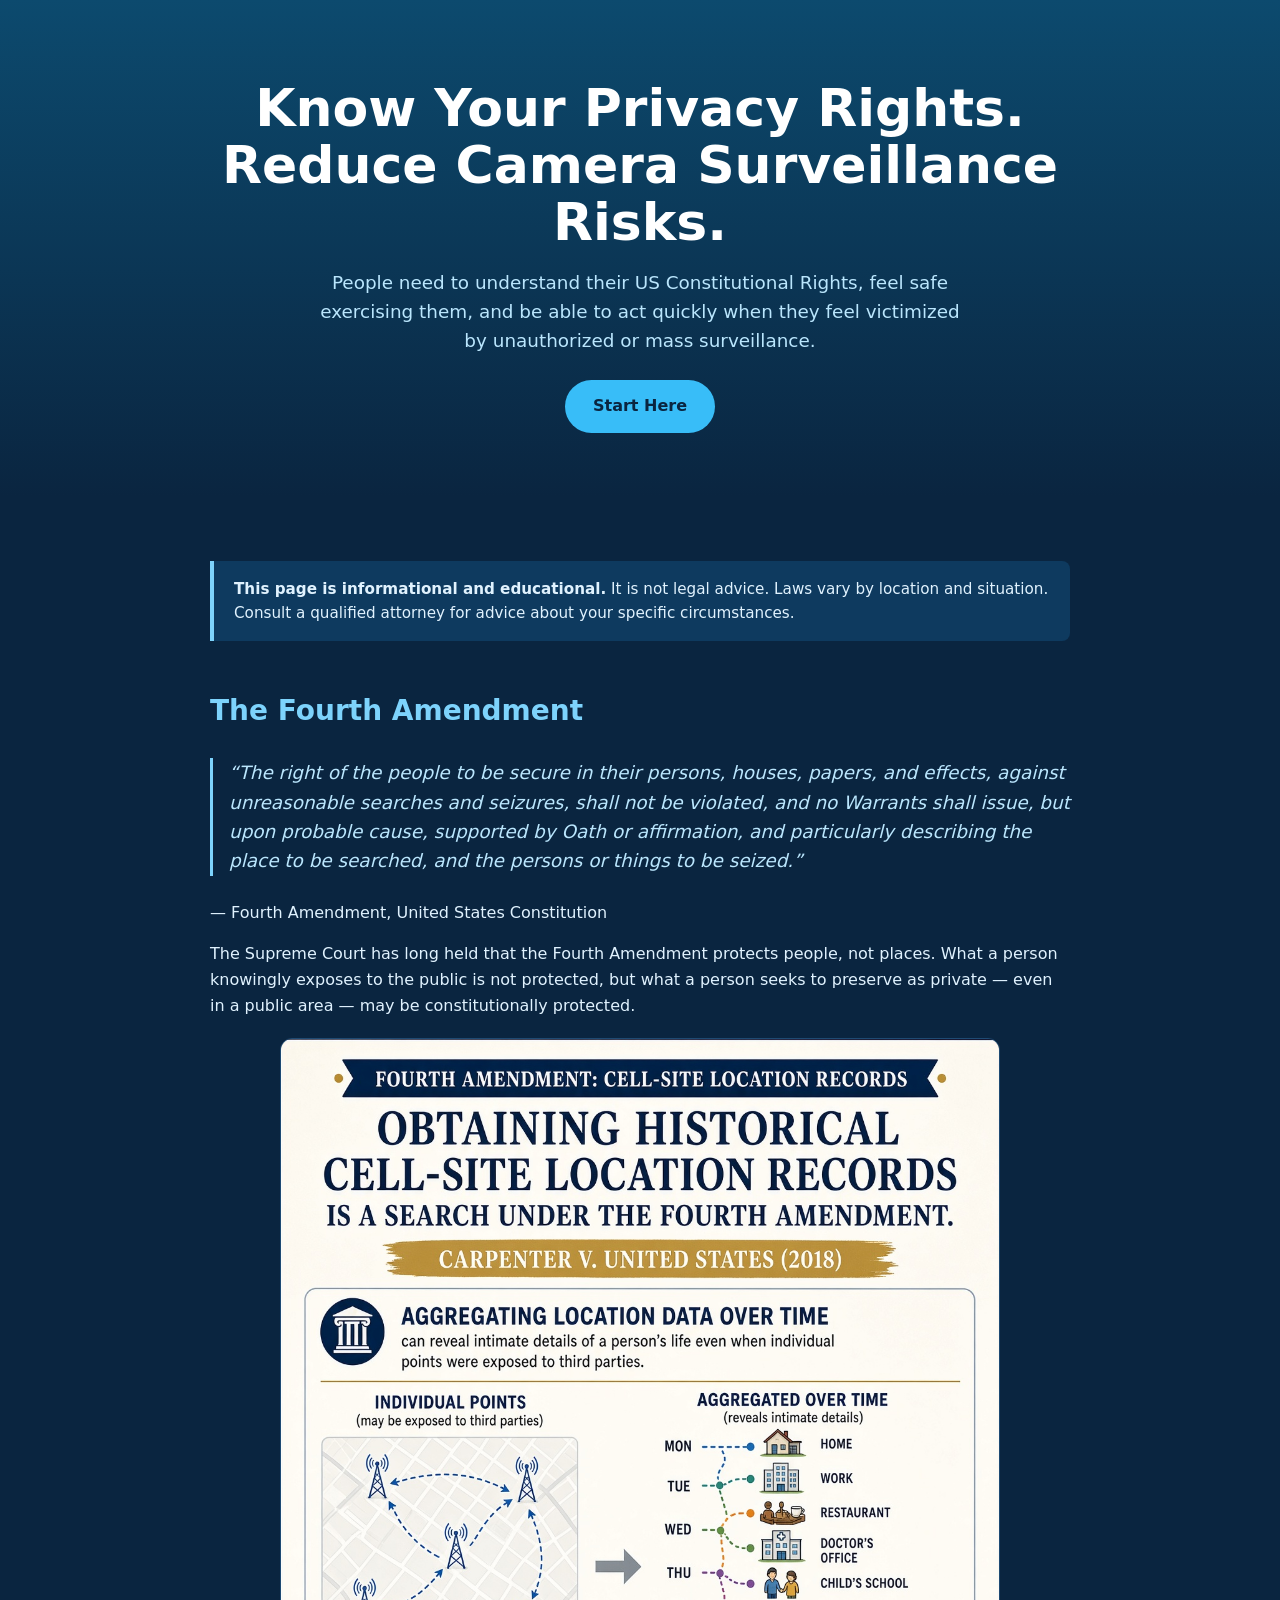
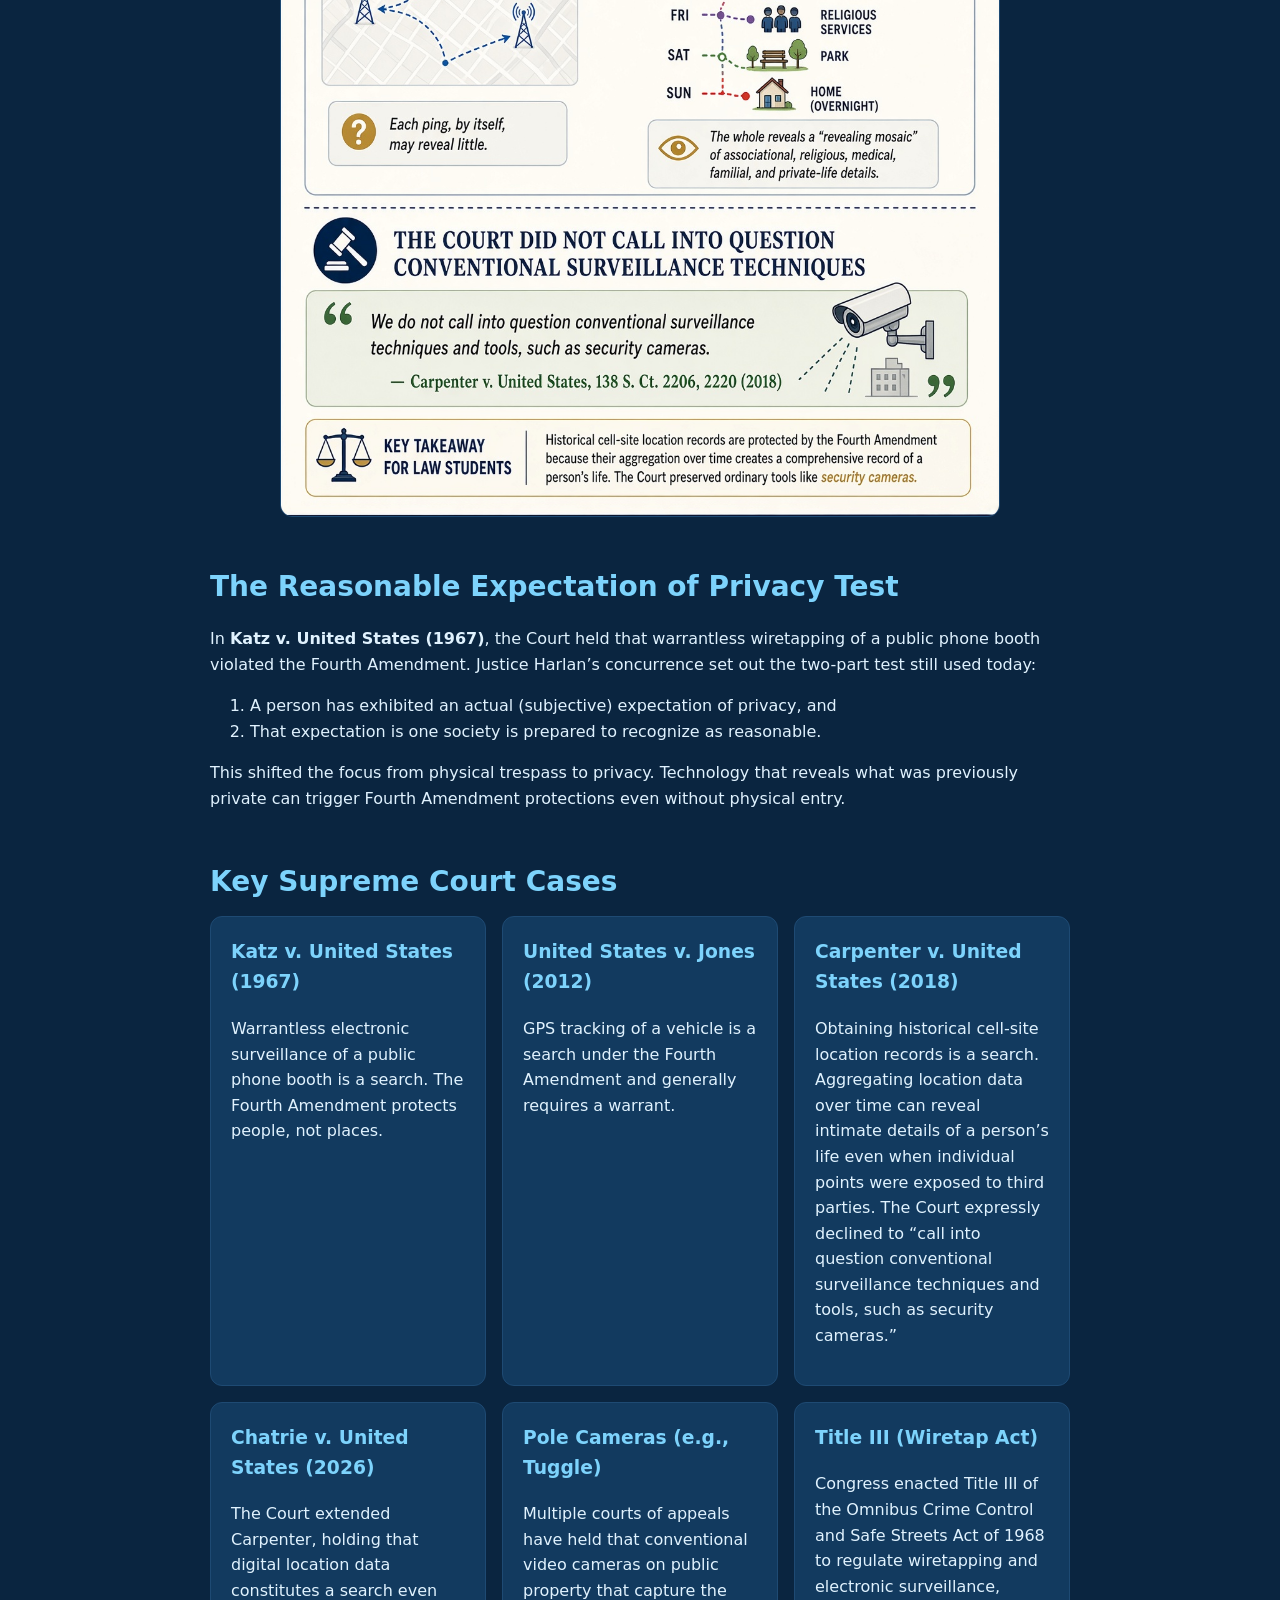
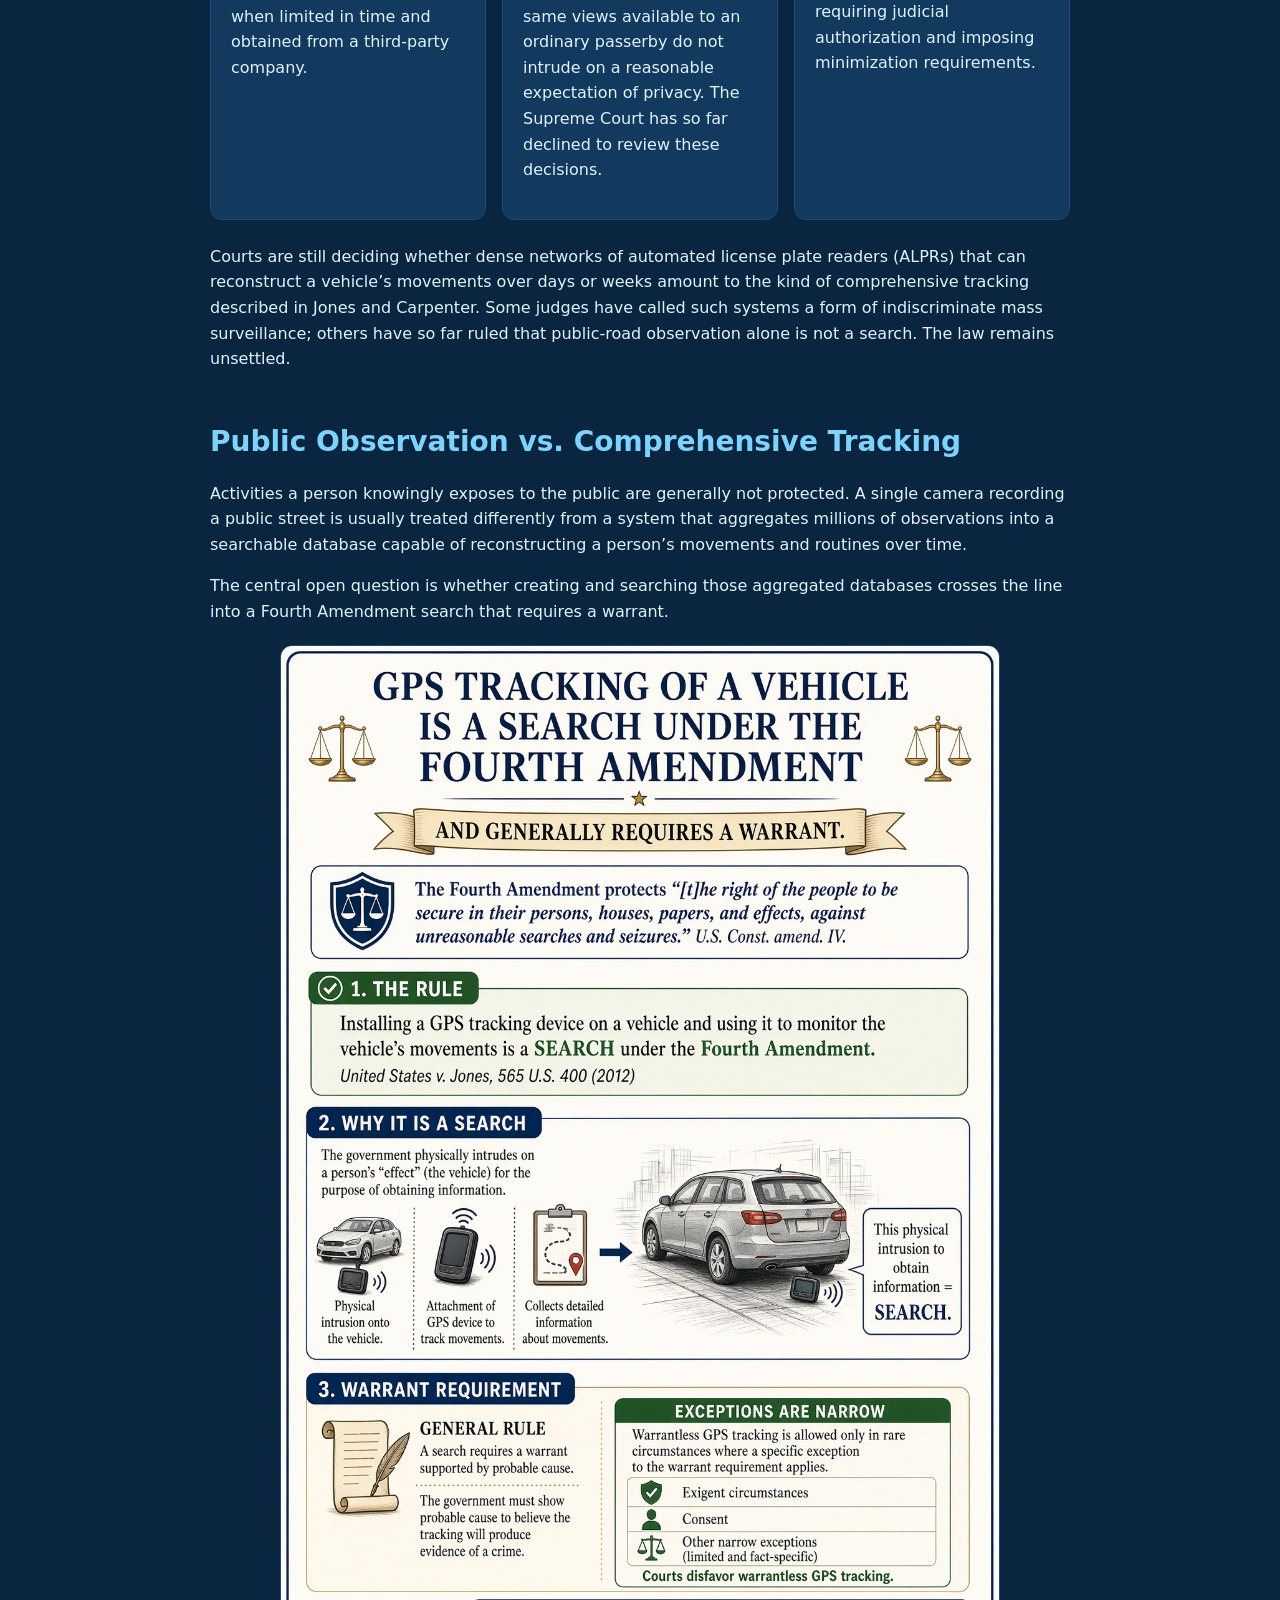
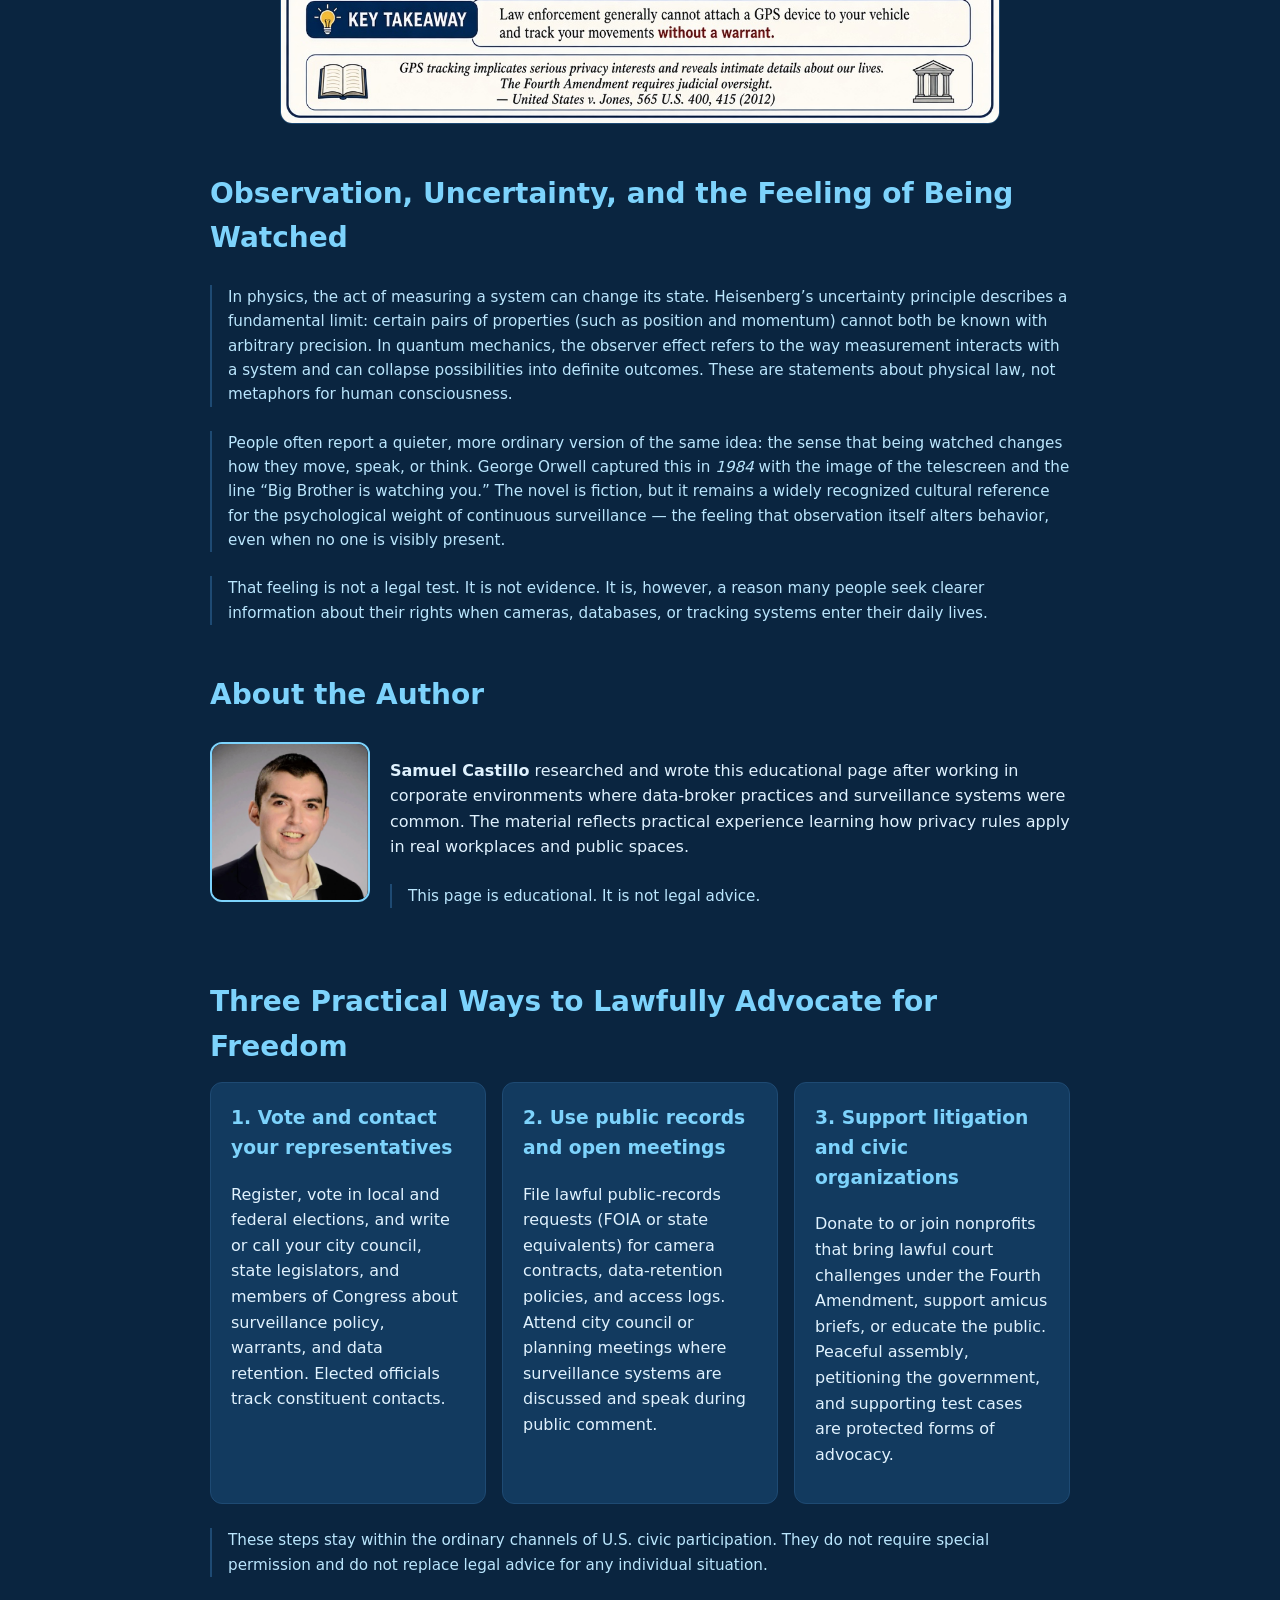
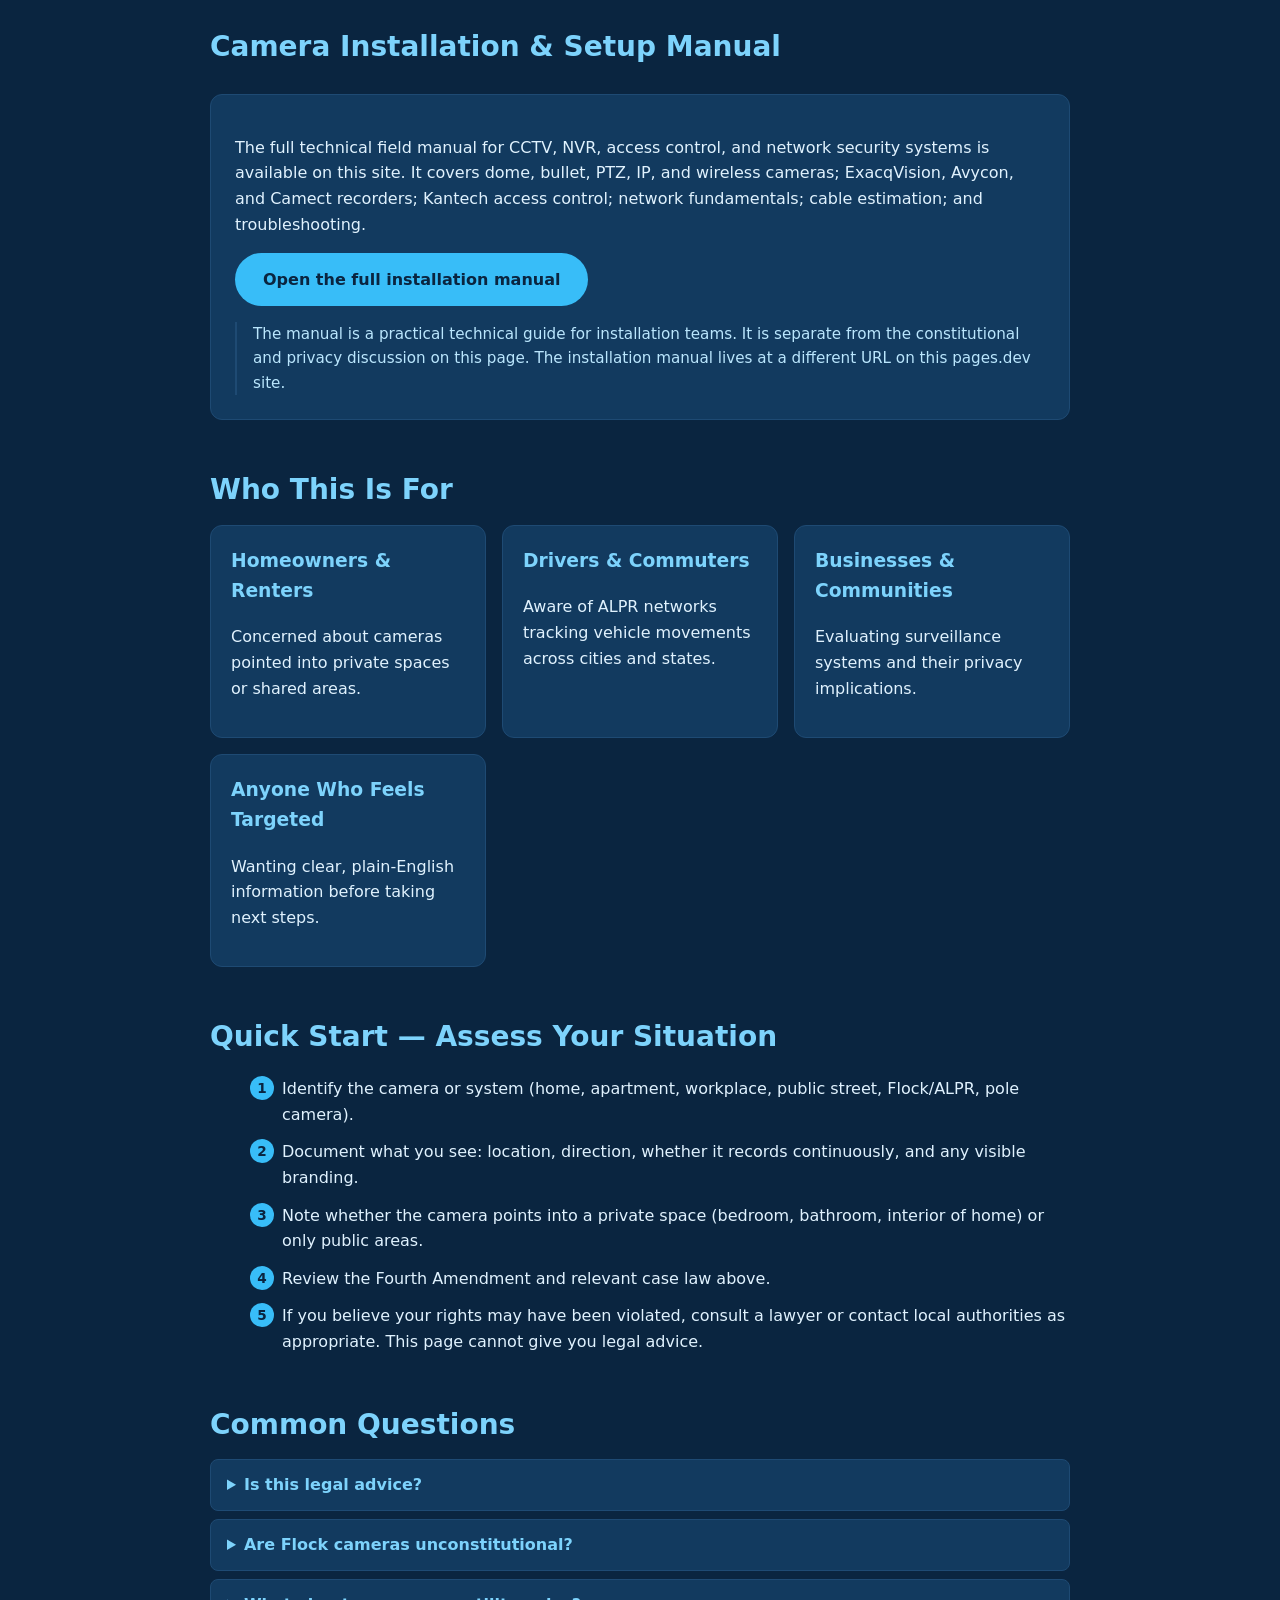
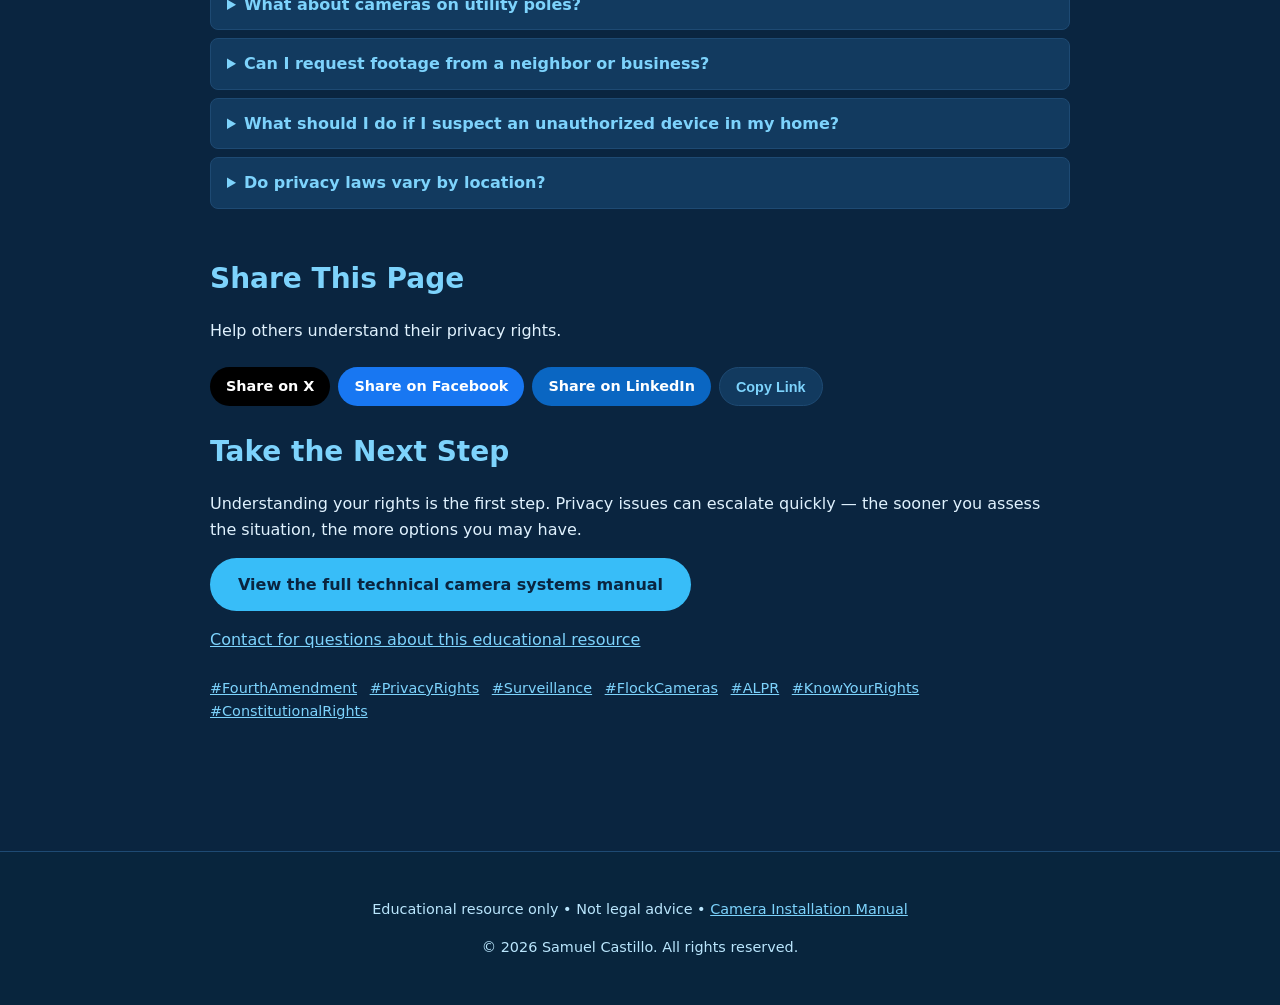
==== commit 4dc32887: "Add privacy law illustrations and author photo to relevant sections" ====
--- a/privacy-rights.html
+++ b/privacy-rights.html
@@ -132,6 +132,10 @@
         .share-btn.facebook { background: #1877f2; color: #ffffff; }
         .share-btn.linkedin { background: #0a66c2; color: #ffffff; }
         .share-btn.copy { background: var(--card); color: var(--accent); border: 1px solid var(--border); }
+        .page-img { width: 100%; max-width: 720px; height: auto; border-radius: 12px; margin: 1.25rem auto; display: block; border: 1px solid var(--border); }
+        .author-row { display: flex; gap: 1.25rem; align-items: flex-start; flex-wrap: wrap; margin: 1.5rem 0; }
+        .author-row img { width: 160px; height: 160px; object-fit: cover; border-radius: 12px; border: 2px solid var(--accent); }
+        .author-row .bio { flex: 1; min-width: 240px; }
     </style>
 </head>
 <body>
@@ -153,6 +157,7 @@
             <p class="quote">“The right of the people to be secure in their persons, houses, papers, and effects, against unreasonable searches and seizures, shall not be violated, and no Warrants shall issue, but upon probable cause, supported by Oath or affirmation, and particularly describing the place to be searched, and the persons or things to be seized.”</p>
             <p>— Fourth Amendment, United States Constitution</p>
             <p>The Supreme Court has long held that the Fourth Amendment protects people, not places. What a person knowingly exposes to the public is not protected, but what a person seeks to preserve as private — even in a public area — may be constitutionally protected.</p>
+            <img class="page-img" src="assets/privacy_law_illustration.jpg" alt="Illustration of privacy rights and the Fourth Amendment">
         </section>
 
         <section>
@@ -200,6 +205,7 @@
             <h2>Public Observation vs. Comprehensive Tracking</h2>
             <p>Activities a person knowingly exposes to the public are generally not protected. A single camera recording a public street is usually treated differently from a system that aggregates millions of observations into a searchable database capable of reconstructing a person’s movements and routines over time.</p>
             <p>The central open question is whether creating and searching those aggregated databases crosses the line into a Fourth Amendment search that requires a warrant.</p>
+            <img class="page-img" src="assets/privacy_law_illustration_2.jpg" alt="Illustration of surveillance and privacy law">
         </section>
 
         <section>
@@ -207,6 +213,17 @@
             <p class="subtle">In physics, the act of measuring a system can change its state. Heisenberg’s uncertainty principle describes a fundamental limit: certain pairs of properties (such as position and momentum) cannot both be known with arbitrary precision. In quantum mechanics, the observer effect refers to the way measurement interacts with a system and can collapse possibilities into definite outcomes. These are statements about physical law, not metaphors for human consciousness.</p>
             <p class="subtle">People often report a quieter, more ordinary version of the same idea: the sense that being watched changes how they move, speak, or think. George Orwell captured this in <em>1984</em> with the image of the telescreen and the line “Big Brother is watching you.” The novel is fiction, but it remains a widely recognized cultural reference for the psychological weight of continuous surveillance — the feeling that observation itself alters behavior, even when no one is visibly present.</p>
             <p class="subtle">That feeling is not a legal test. It is not evidence. It is, however, a reason many people seek clearer information about their rights when cameras, databases, or tracking systems enter their daily lives.</p>
+        </section>
+
+        <section>
+            <h2>About the Author</h2>
+            <div class="author-row">
+                <img src="assets/sam_handsom_business_24.png" alt="Samuel Castillo, author">
+                <div class="bio">
+                    <p><strong>Samuel Castillo</strong> researched and wrote this educational page after working in corporate environments where data-broker practices and surveillance systems were common. The material reflects practical experience learning how privacy rules apply in real workplaces and public spaces.</p>
+                    <p class="subtle">This page is educational. It is not legal advice.</p>
+                </div>
+            </div>
         </section>
 
         <section>
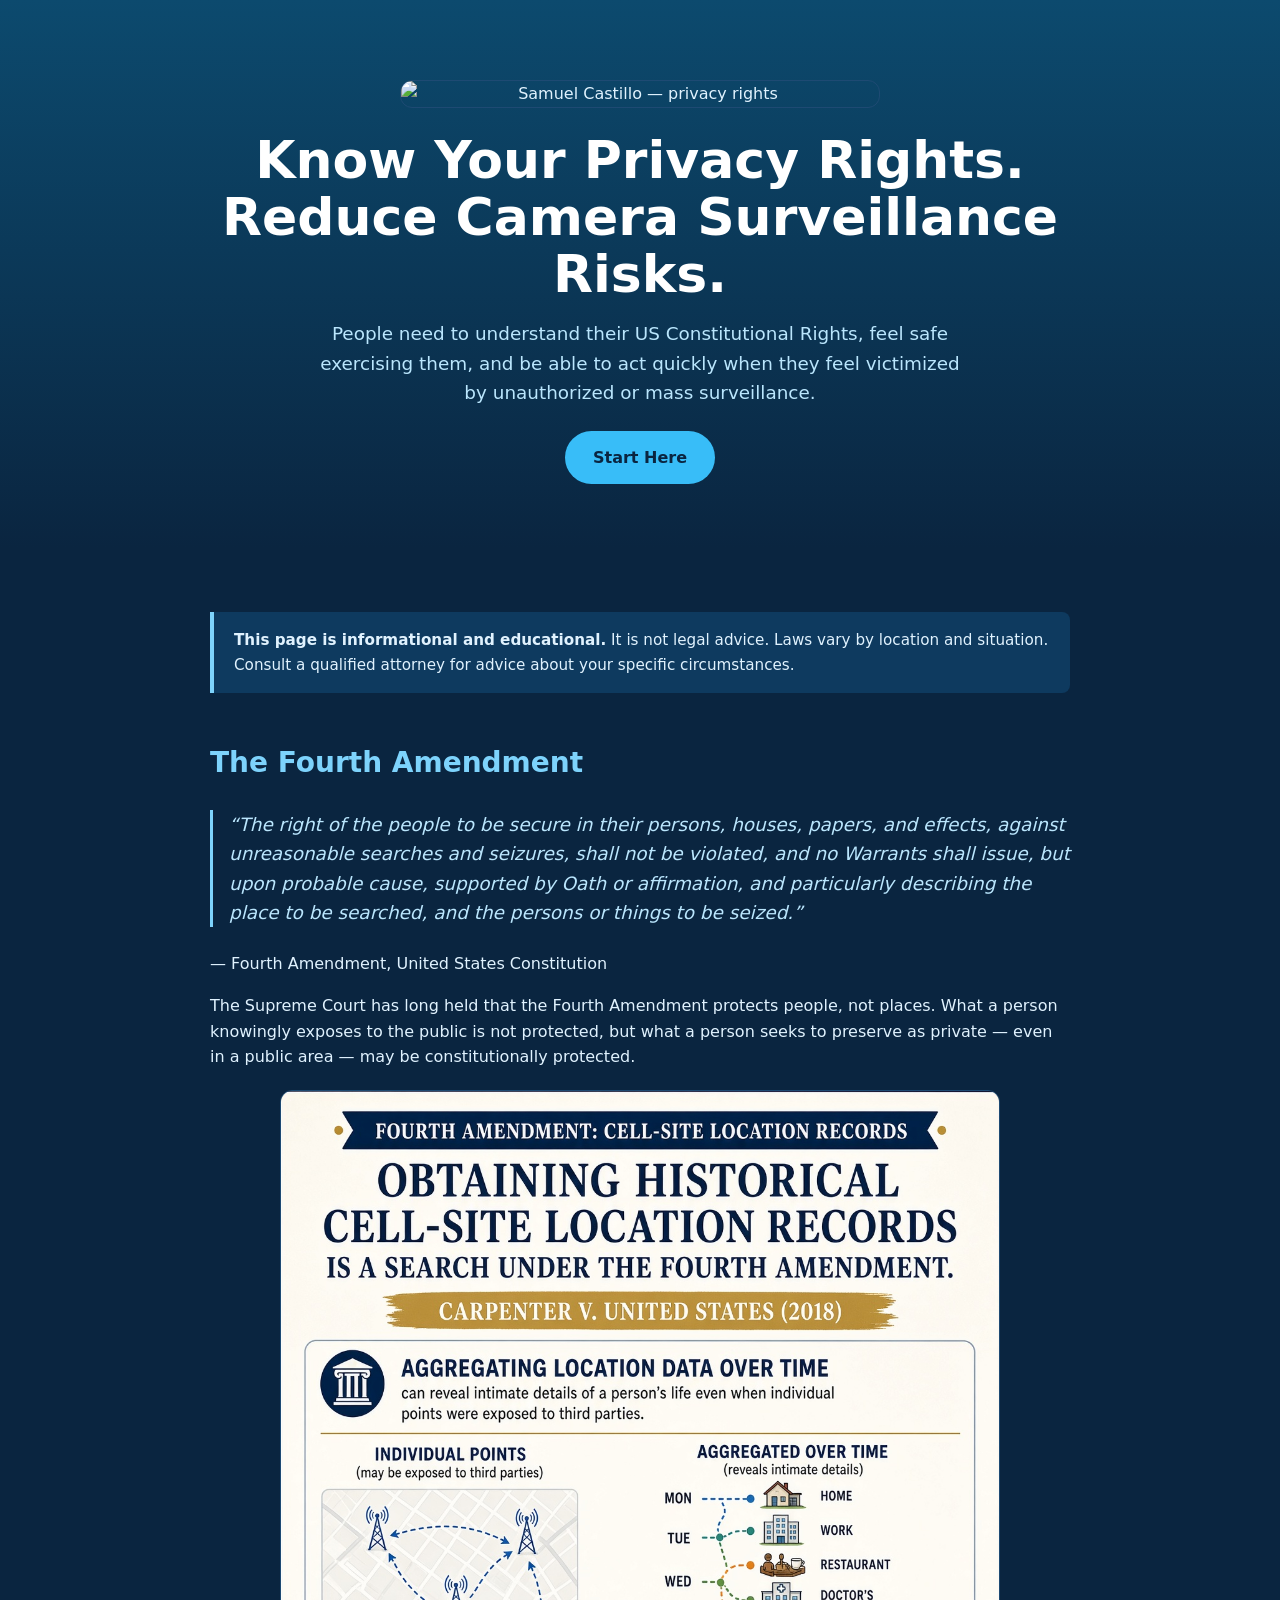
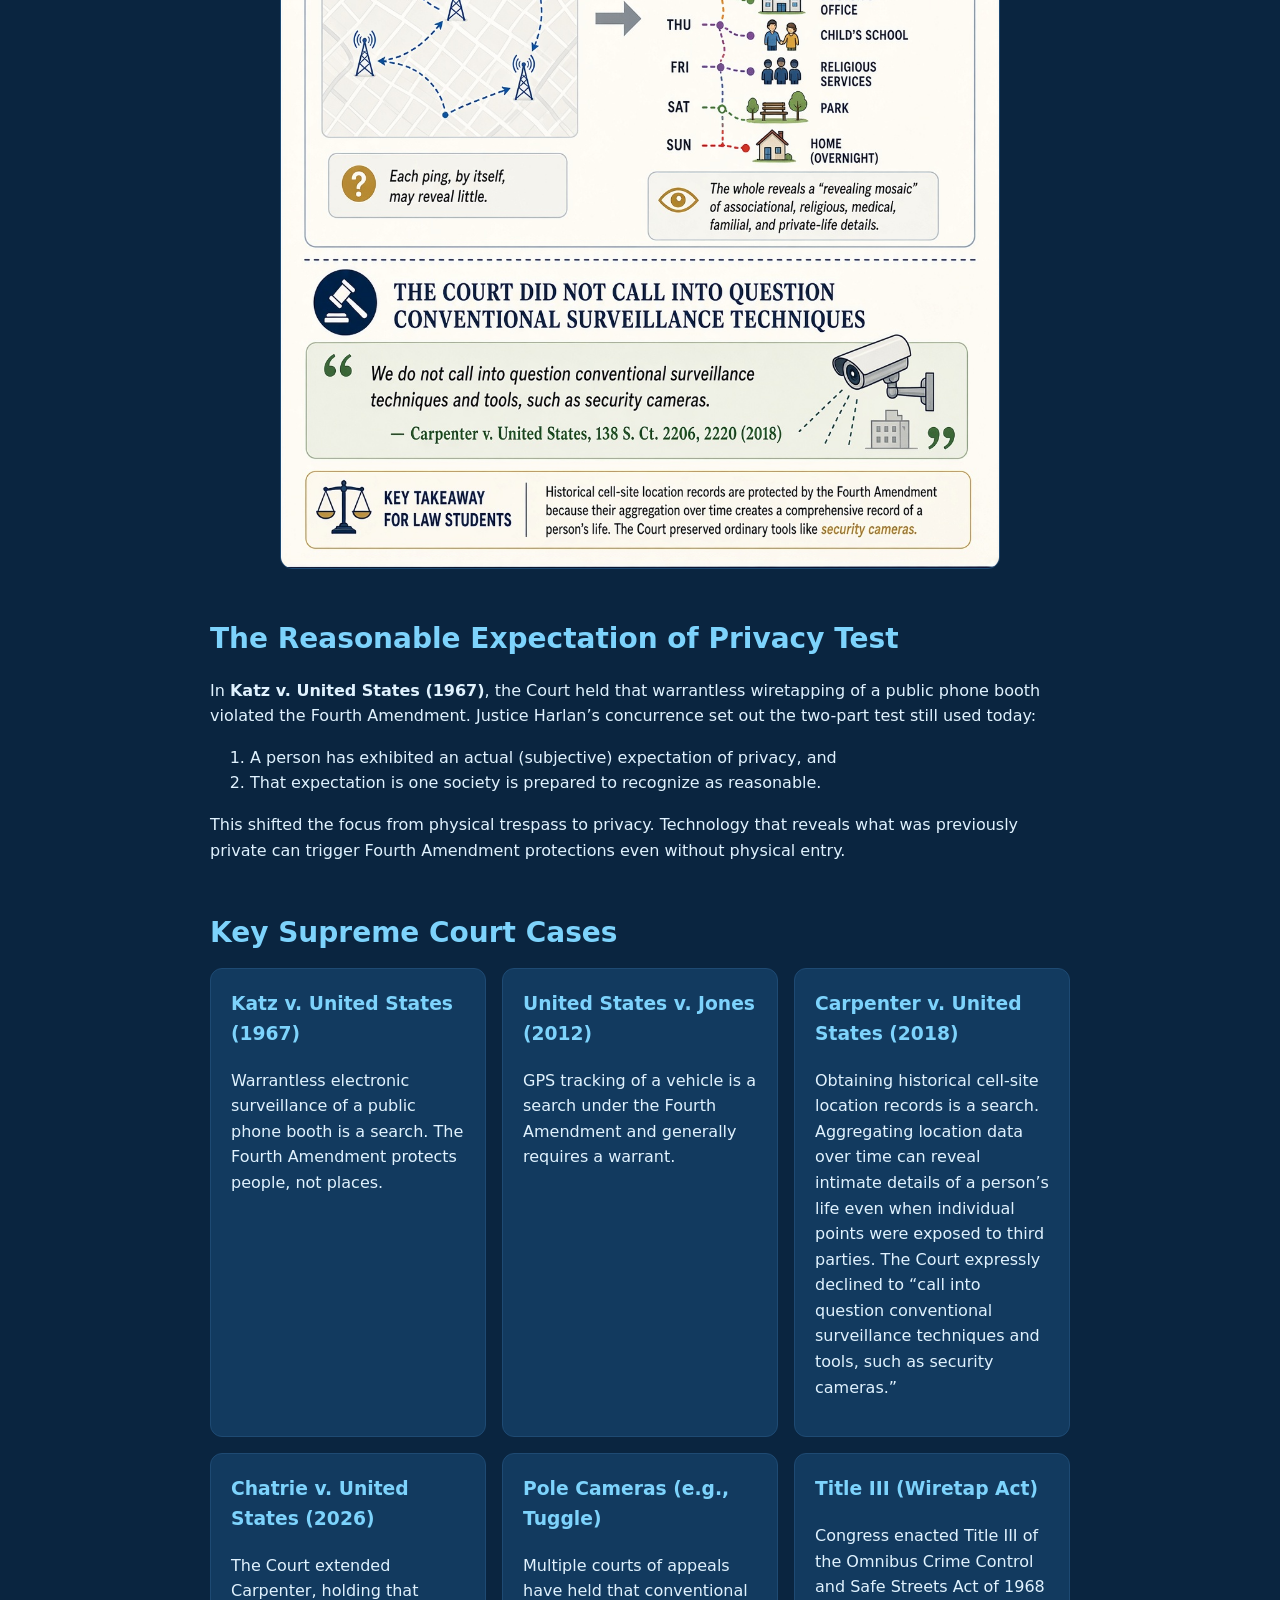
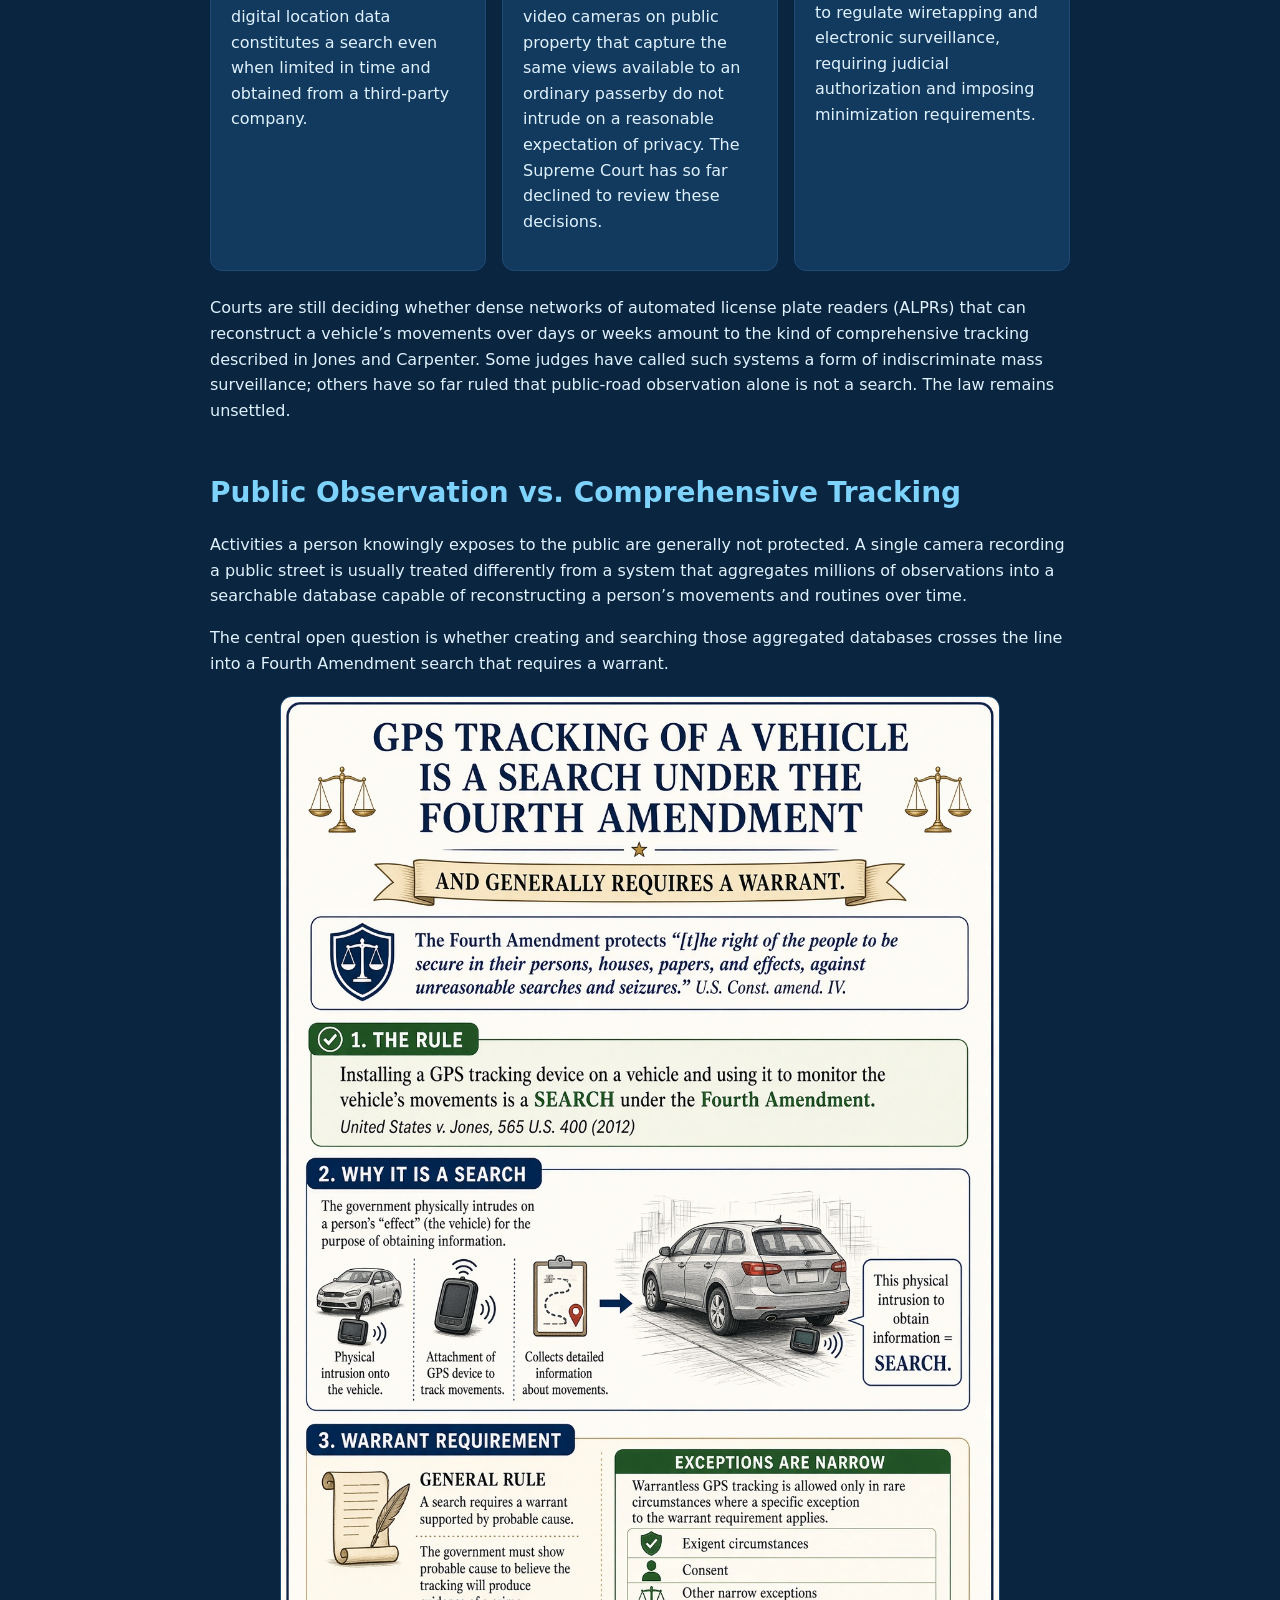
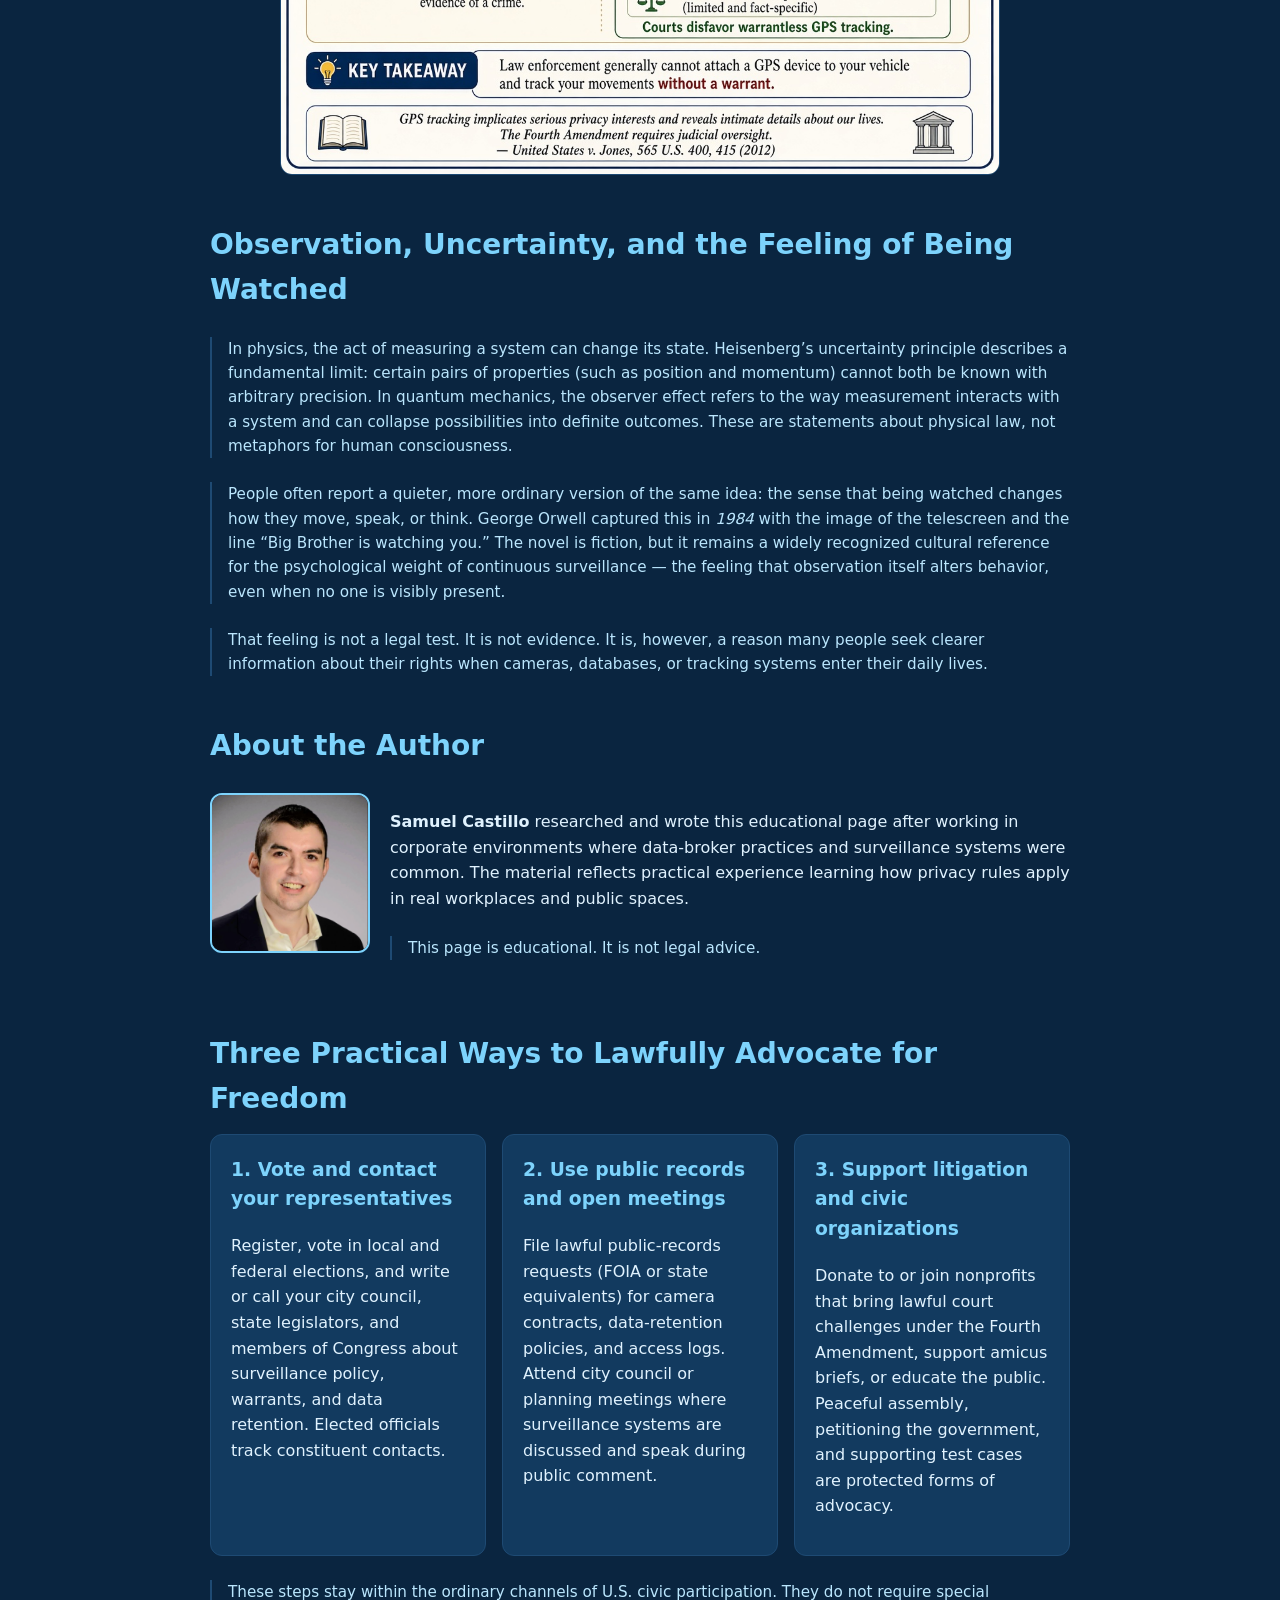
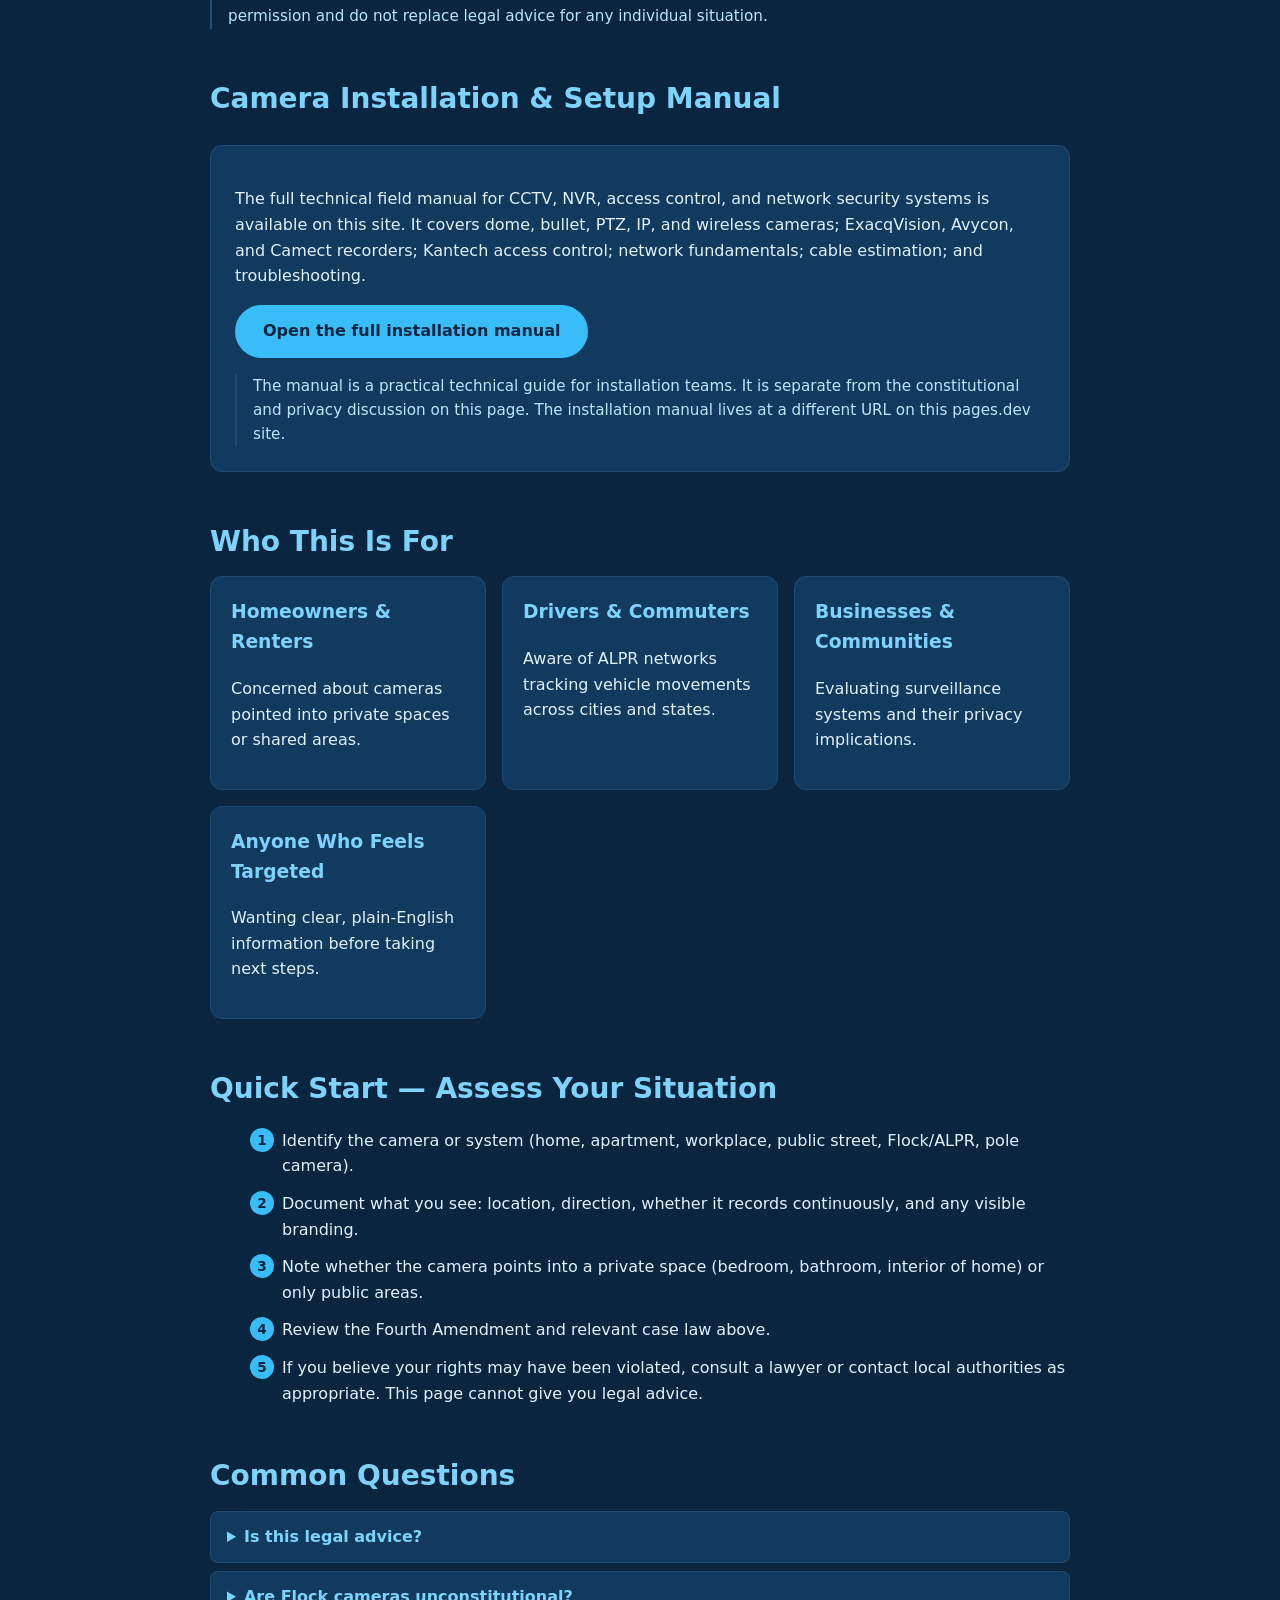
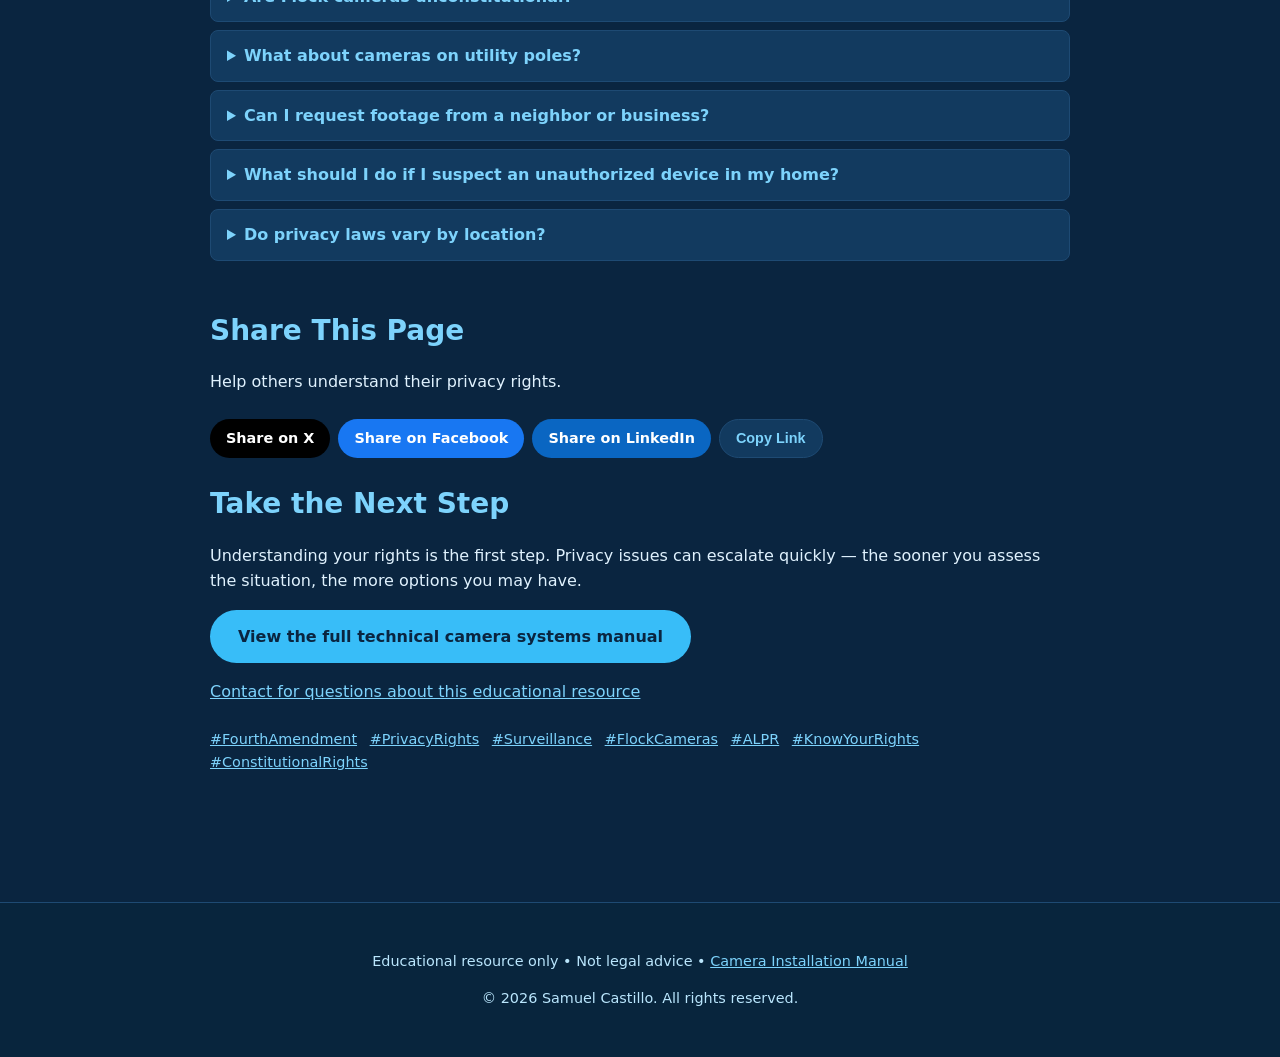
==== commit f1c7be90: "Add sam_freedom.png hero image at top of page" ====
--- a/privacy-rights.html
+++ b/privacy-rights.html
@@ -141,6 +141,7 @@
 <body>
     <header>
         <div class="container">
+            <img class="page-img" src="https://www.predictiveinsightsai.com/assets/sam_freedom.png" alt="Samuel Castillo — privacy rights" style="max-width:480px;margin:0 auto 1.5rem;">
             <h1>Know Your Privacy Rights.<br>Reduce Camera Surveillance Risks.</h1>
             <p class="sub">People need to understand their US Constitutional Rights, feel safe exercising them, and be able to act quickly when they feel victimized by unauthorized or mass surveillance.</p>
             <a class="cta" href="#start">Start Here</a>
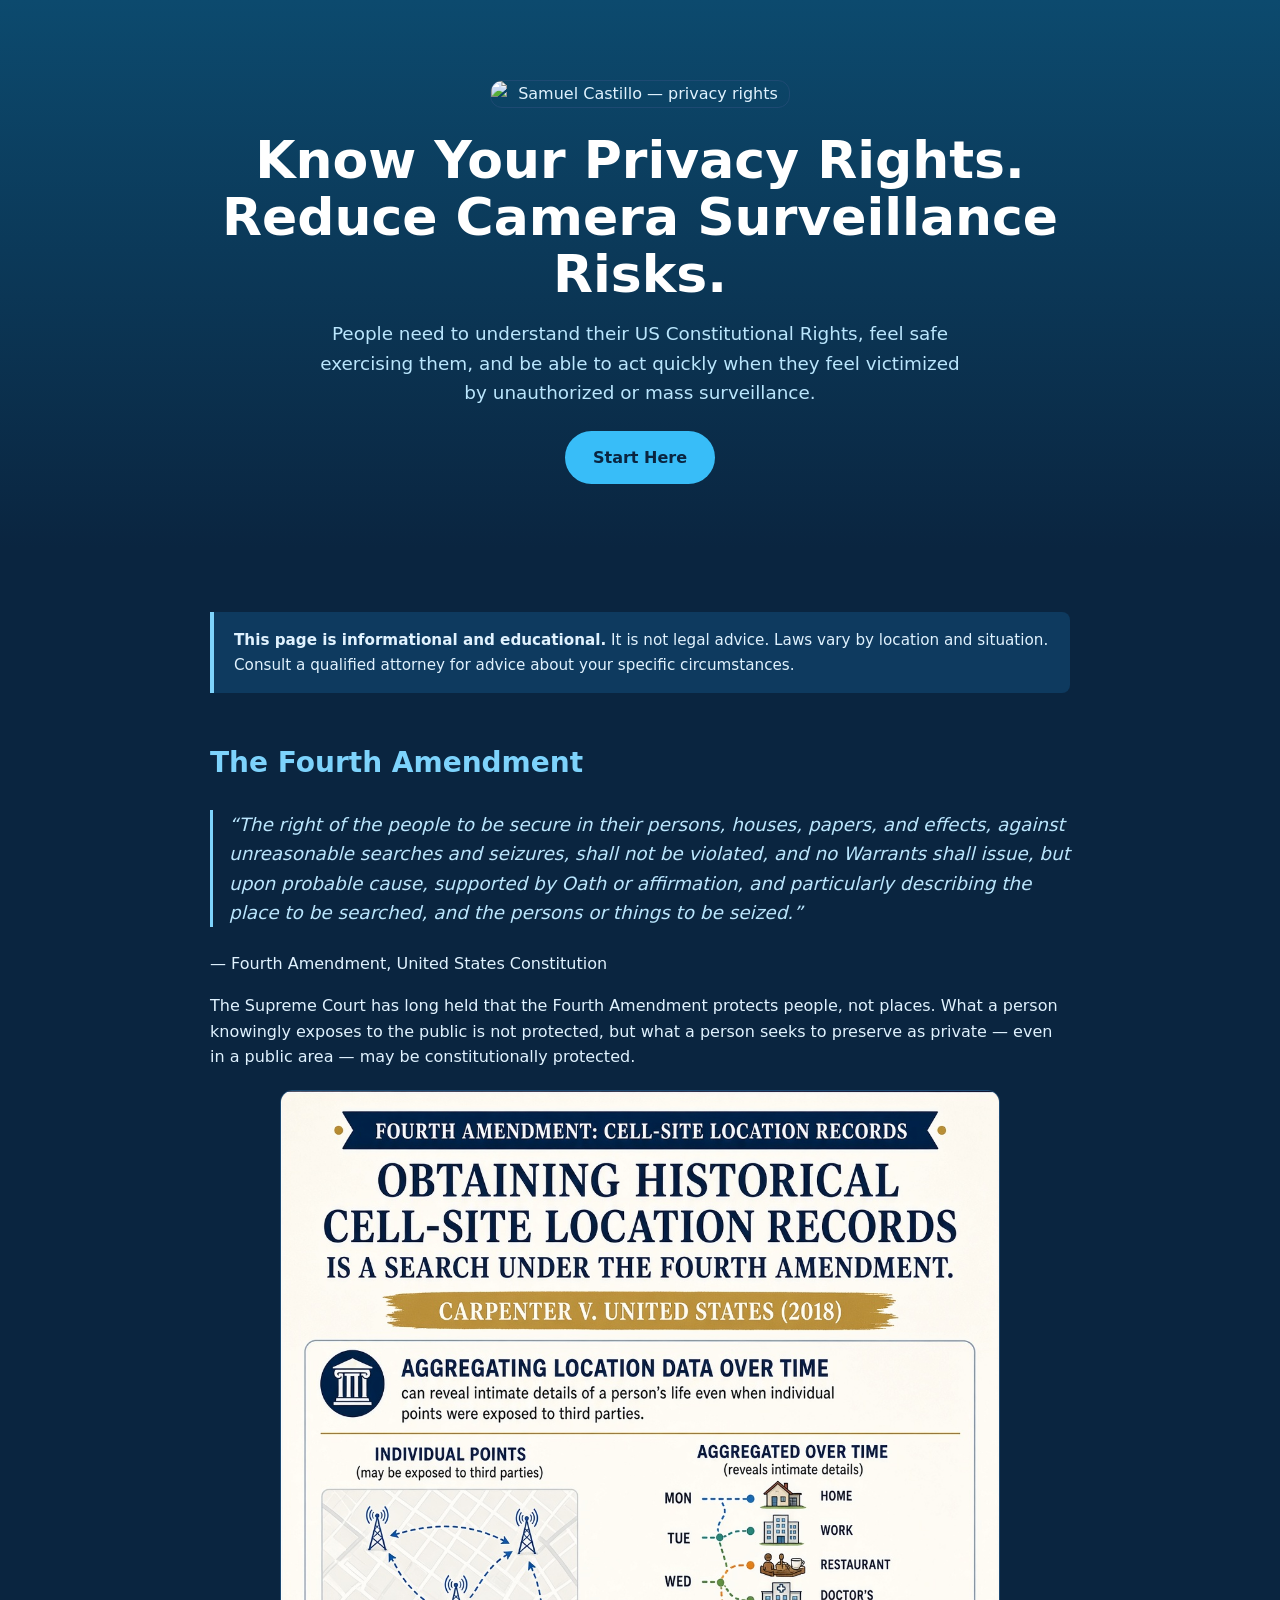
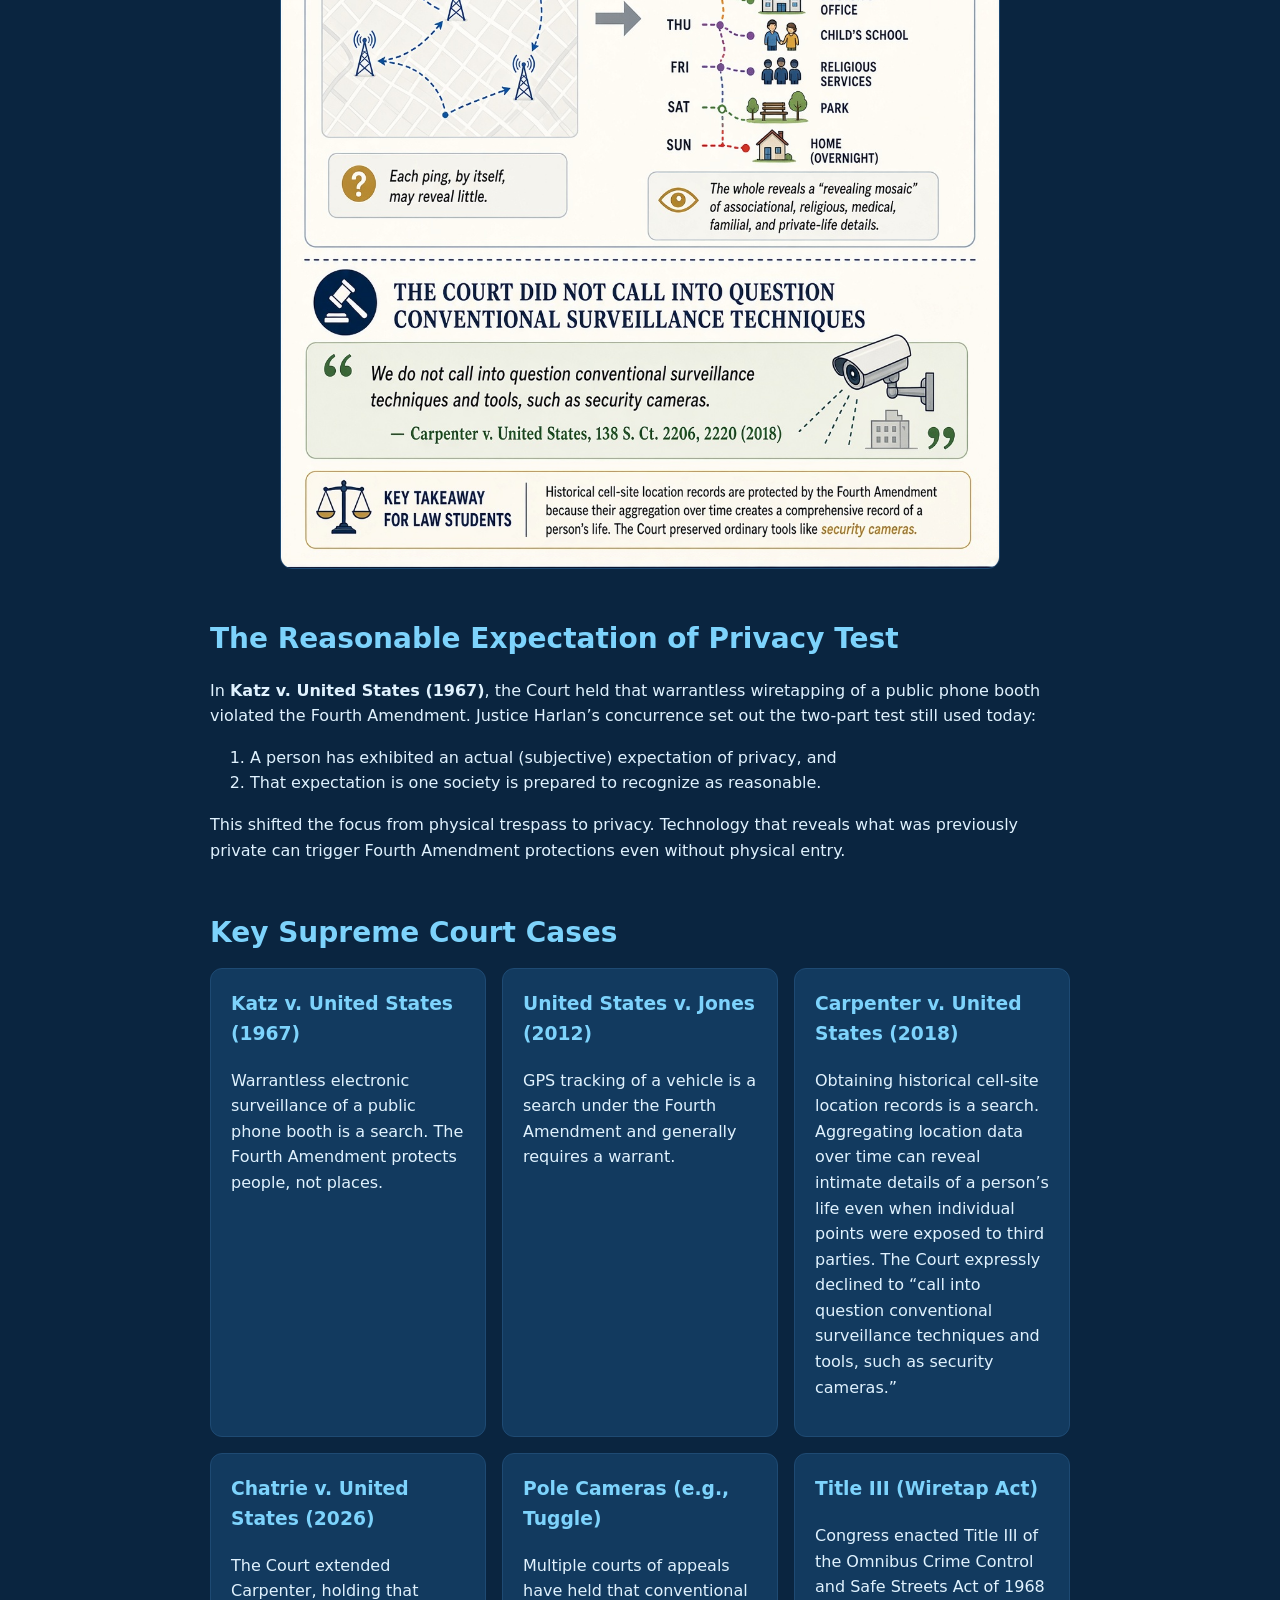
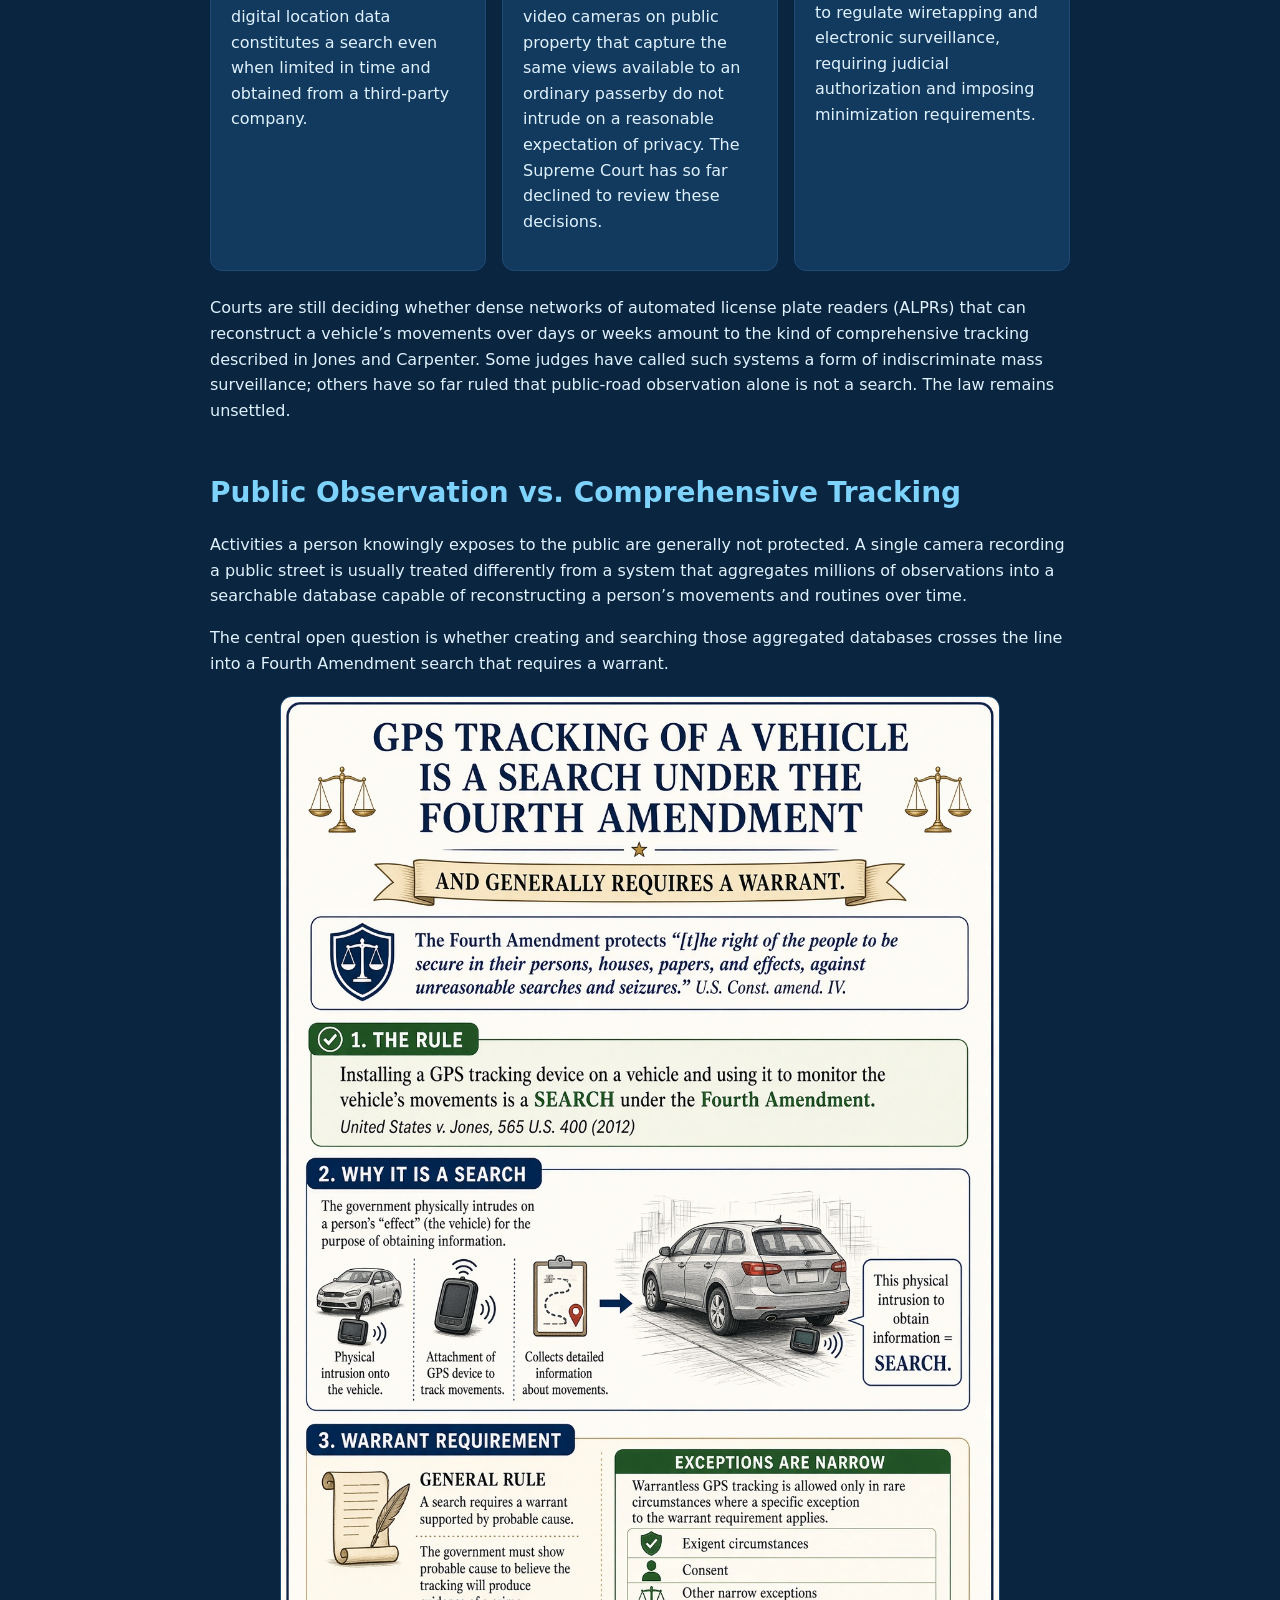
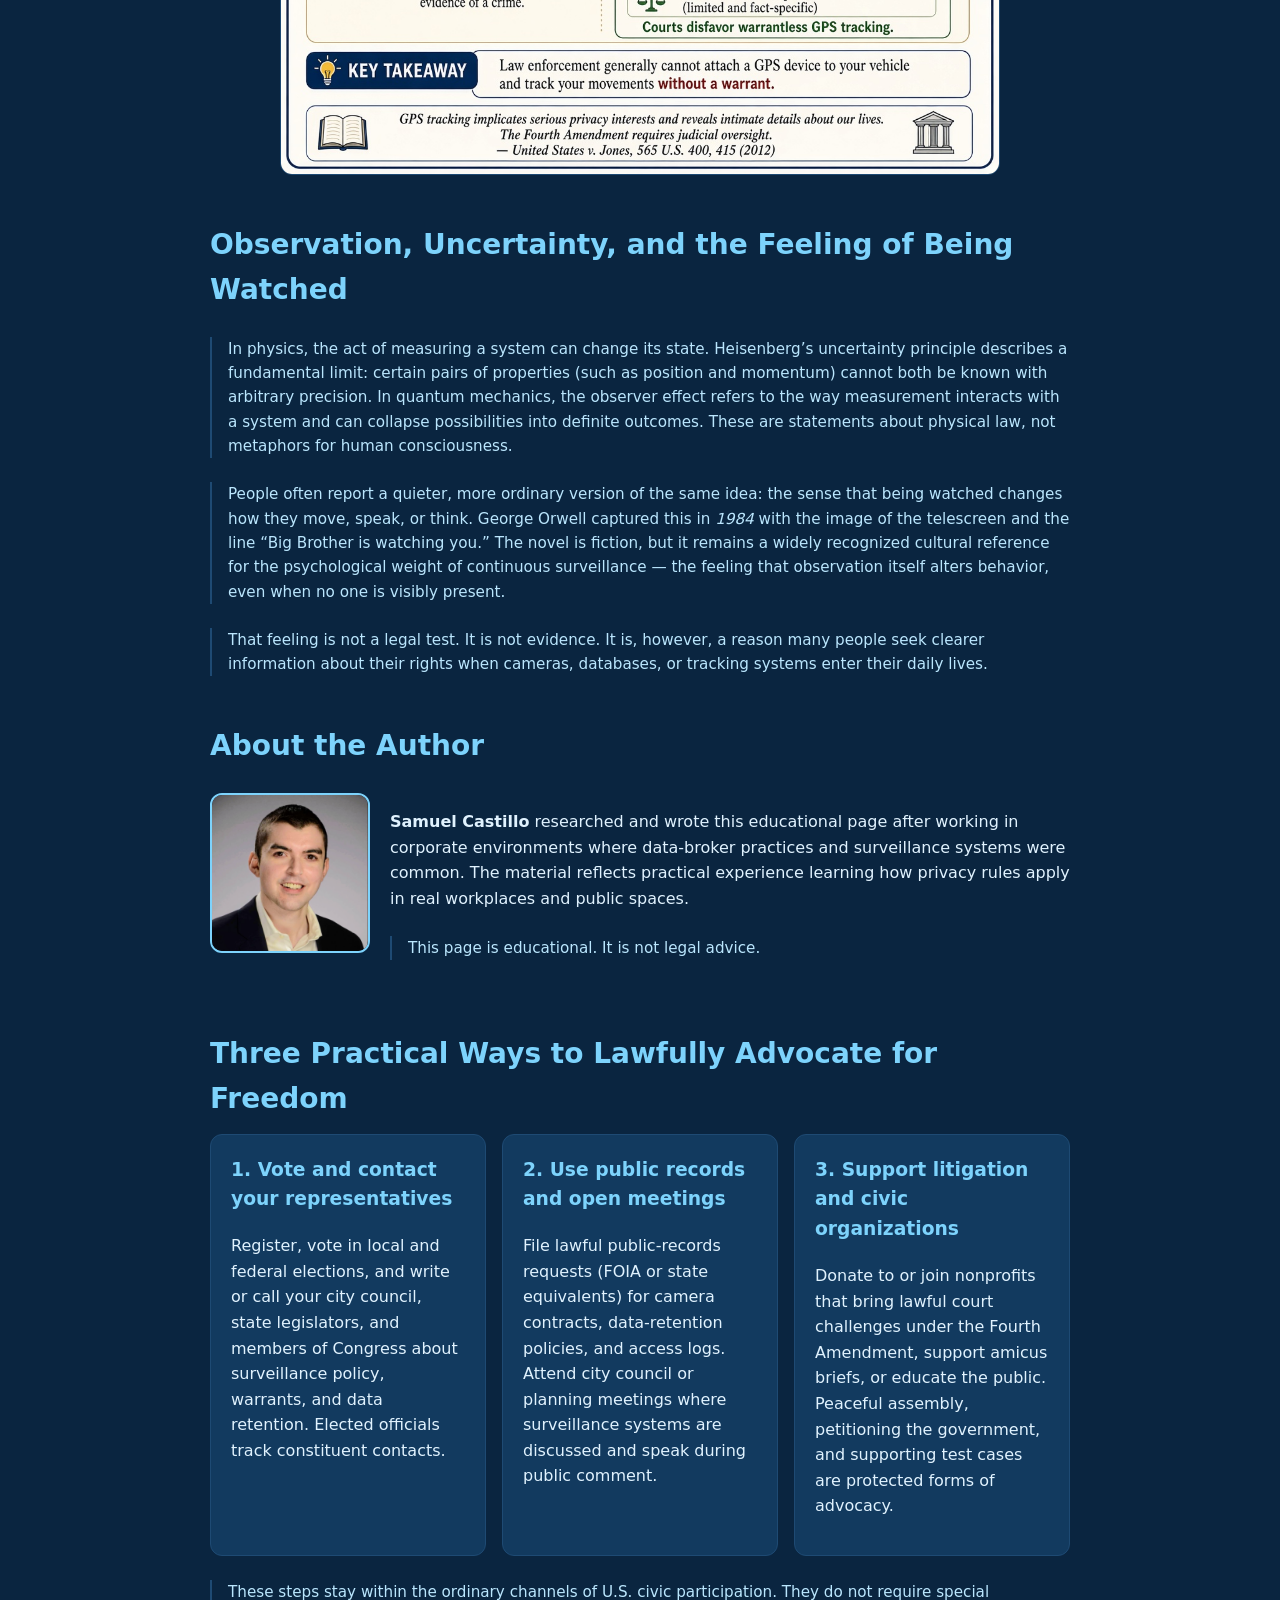
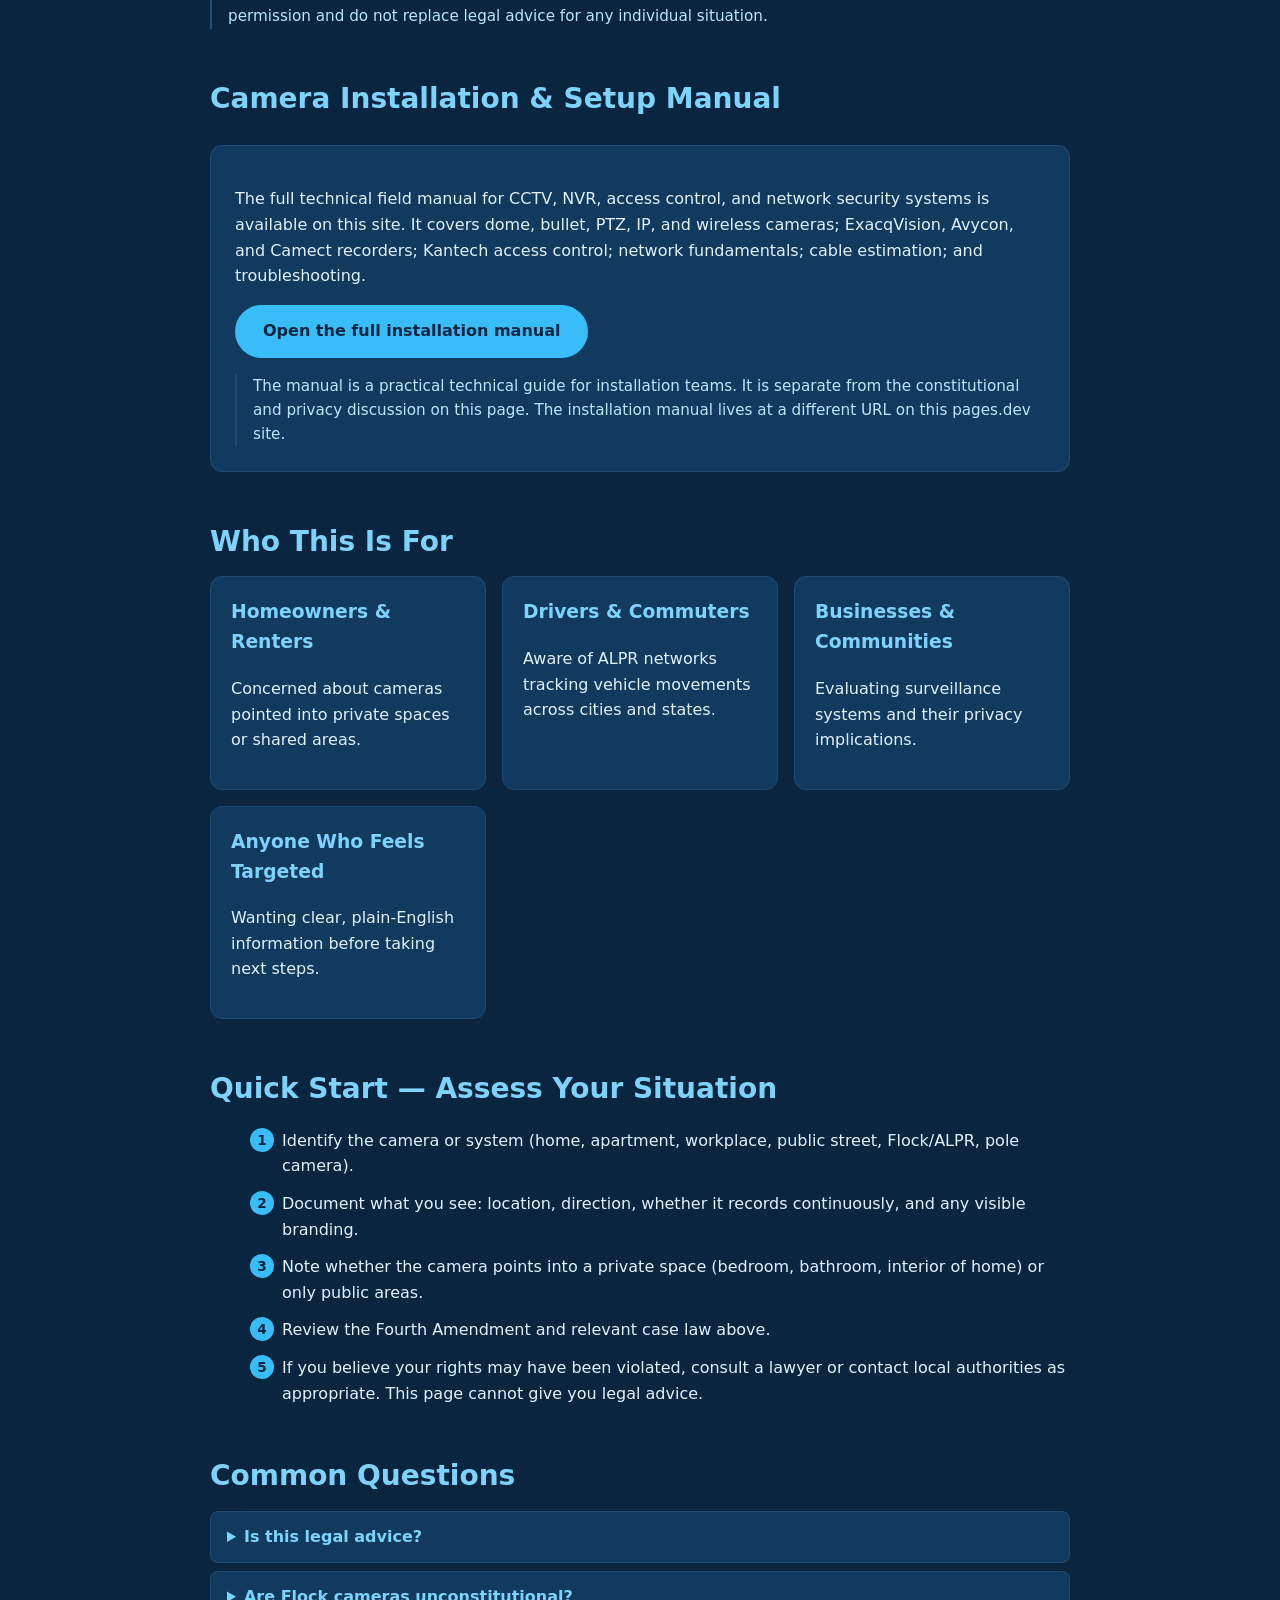
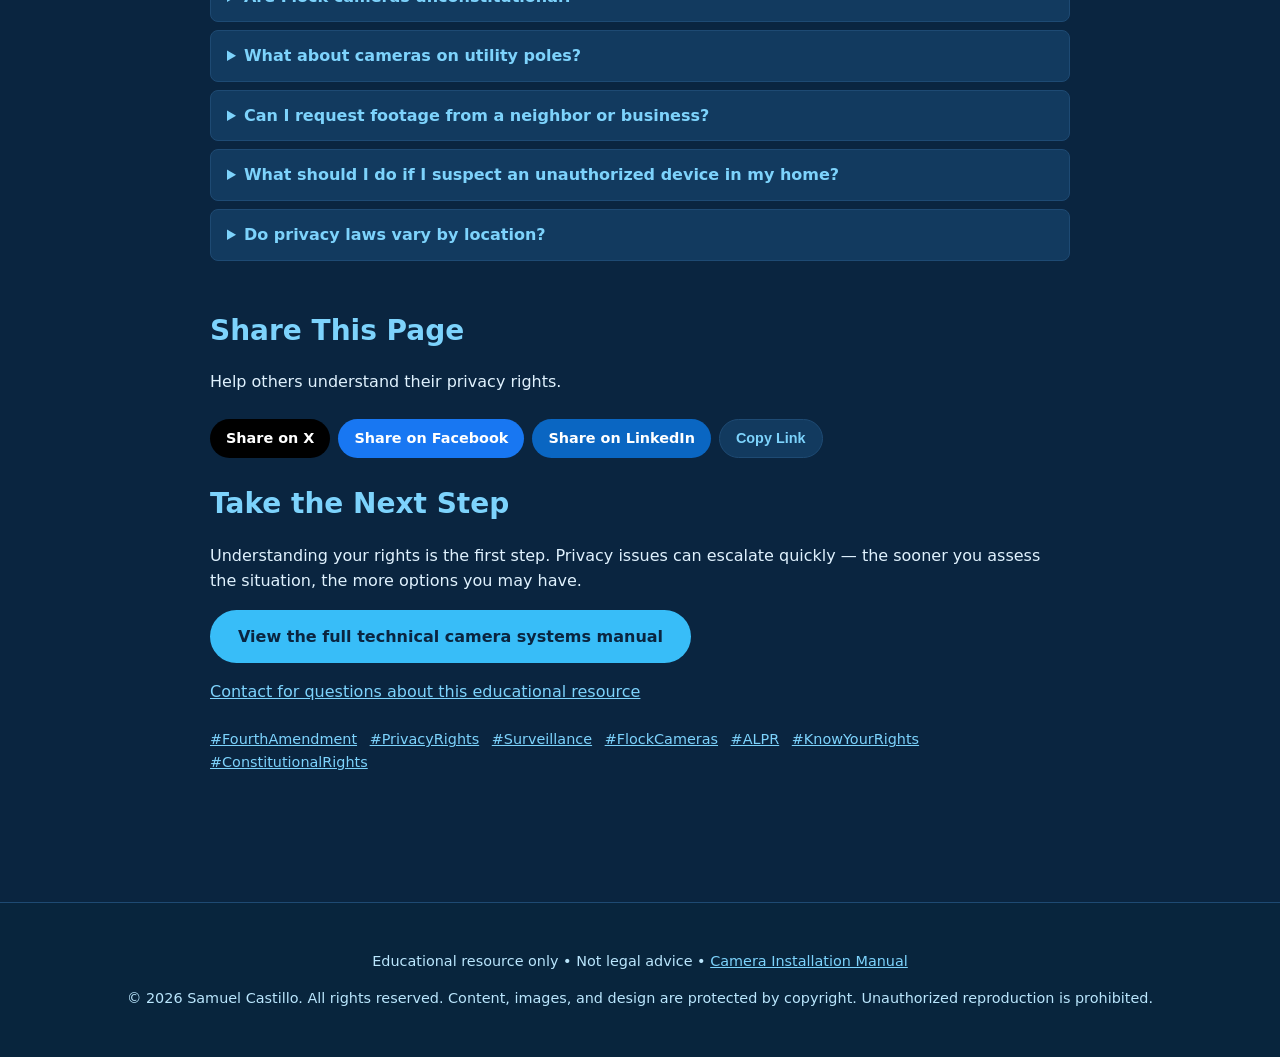
==== commit 58955498: "Set hero image to 300px and strengthen copyright footer" ====
--- a/privacy-rights.html
+++ b/privacy-rights.html
@@ -141,7 +141,7 @@
 <body>
     <header>
         <div class="container">
-            <img class="page-img" src="https://www.predictiveinsightsai.com/assets/sam_freedom.png" alt="Samuel Castillo — privacy rights" style="max-width:480px;margin:0 auto 1.5rem;">
+            <img class="page-img" src="https://www.predictiveinsightsai.com/assets/sam_freedom.png" alt="Samuel Castillo — privacy rights" style="width:300px;max-width:300px;margin:0 auto 1.5rem;">
             <h1>Know Your Privacy Rights.<br>Reduce Camera Surveillance Risks.</h1>
             <p class="sub">People need to understand their US Constitutional Rights, feel safe exercising them, and be able to act quickly when they feel victimized by unauthorized or mass surveillance.</p>
             <a class="cta" href="#start">Start Here</a>
@@ -334,7 +334,7 @@
 
     <footer>
         <p>Educational resource only • Not legal advice • <a href="https://privacy-rights.pages.dev/">Camera Installation Manual</a></p>
-        <p>&copy; 2026 Samuel Castillo. All rights reserved.</p>
+        <p>&copy; 2026 Samuel Castillo. All rights reserved. Content, images, and design are protected by copyright. Unauthorized reproduction is prohibited.</p>
     </footer>
 </body>
 </html>
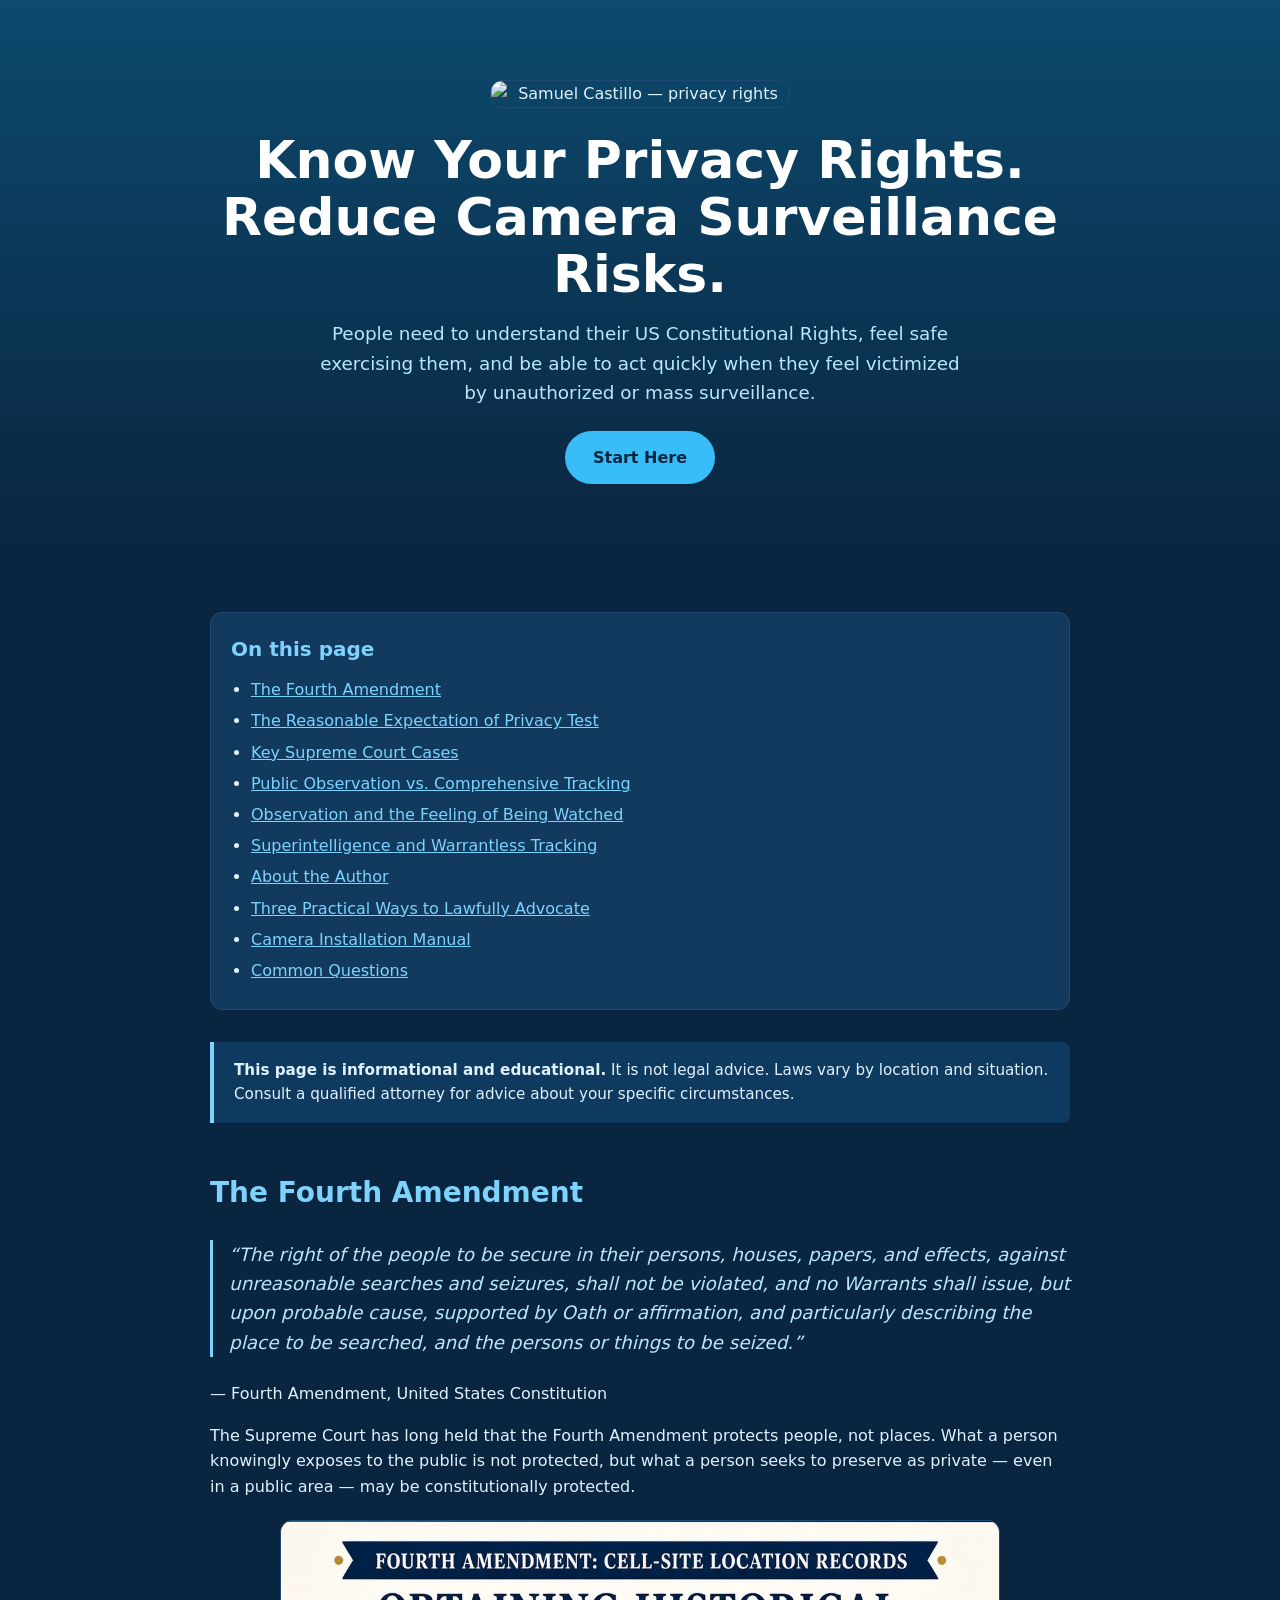
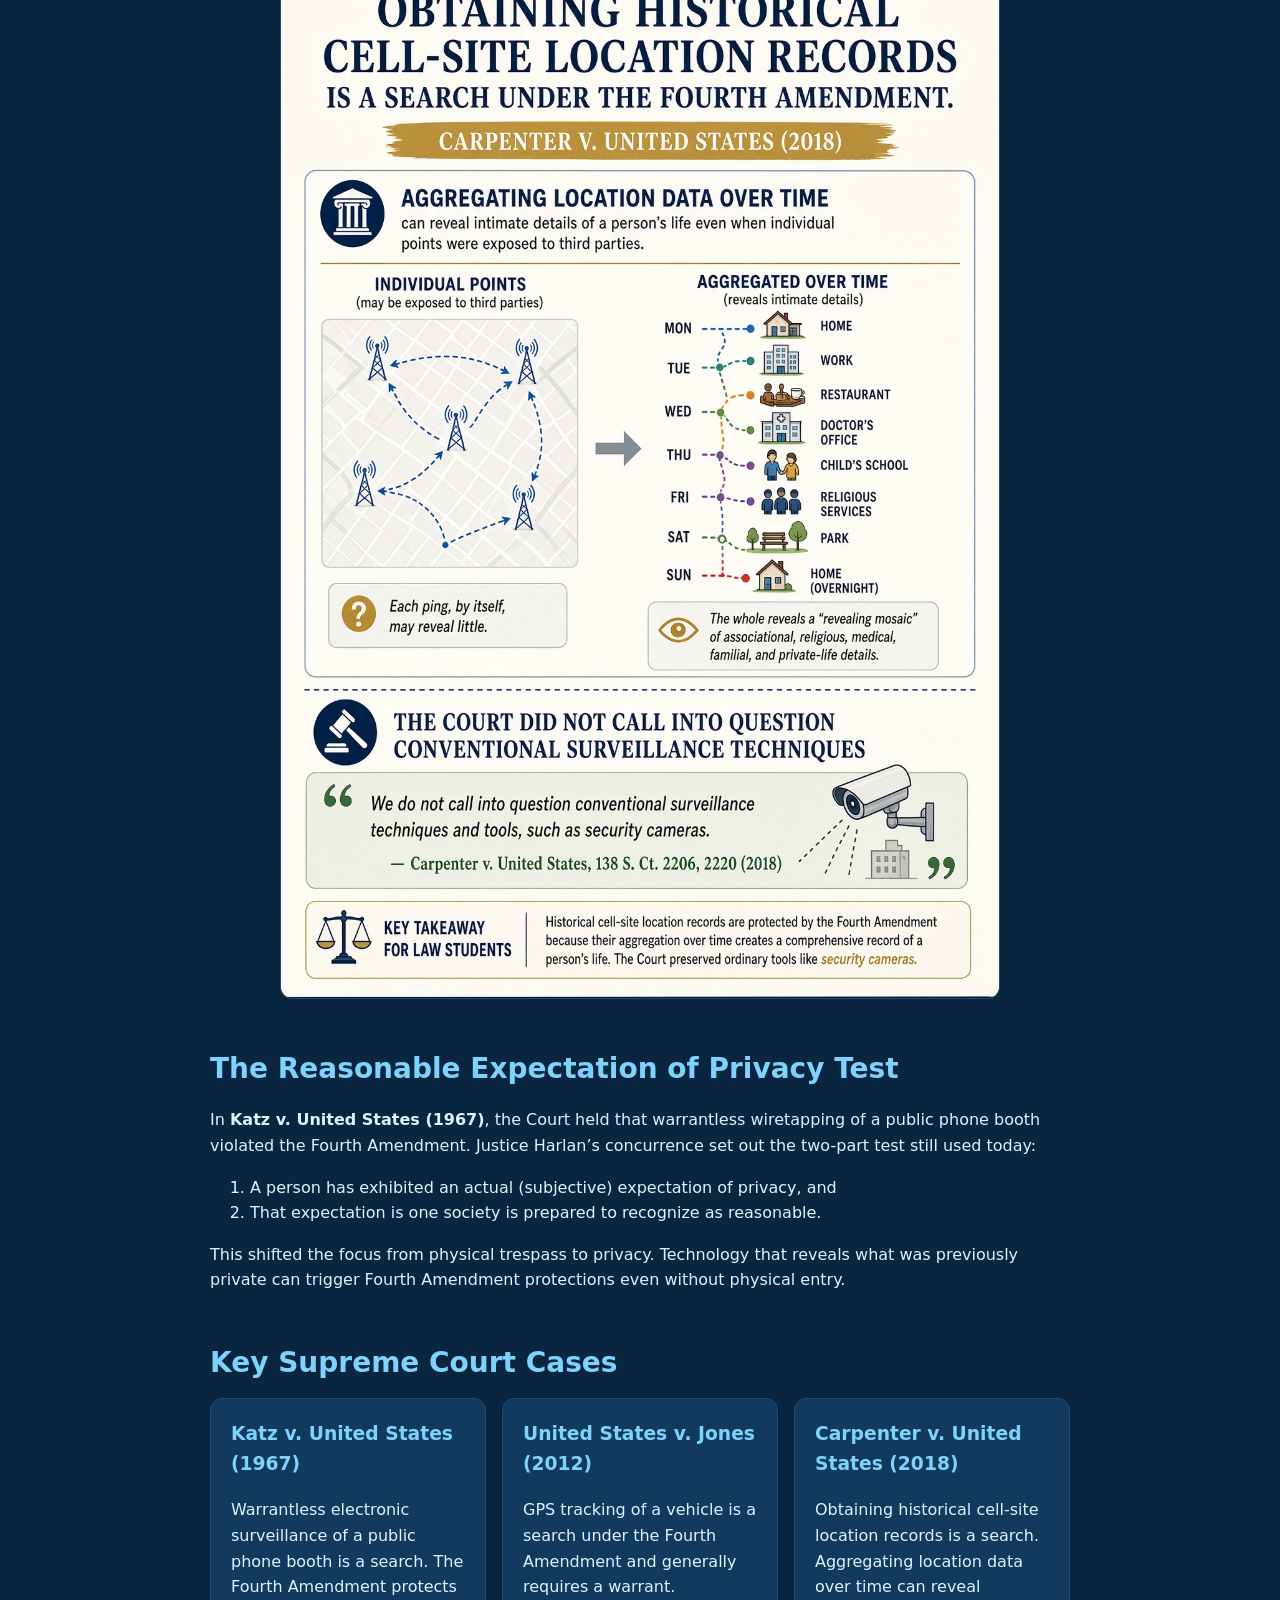
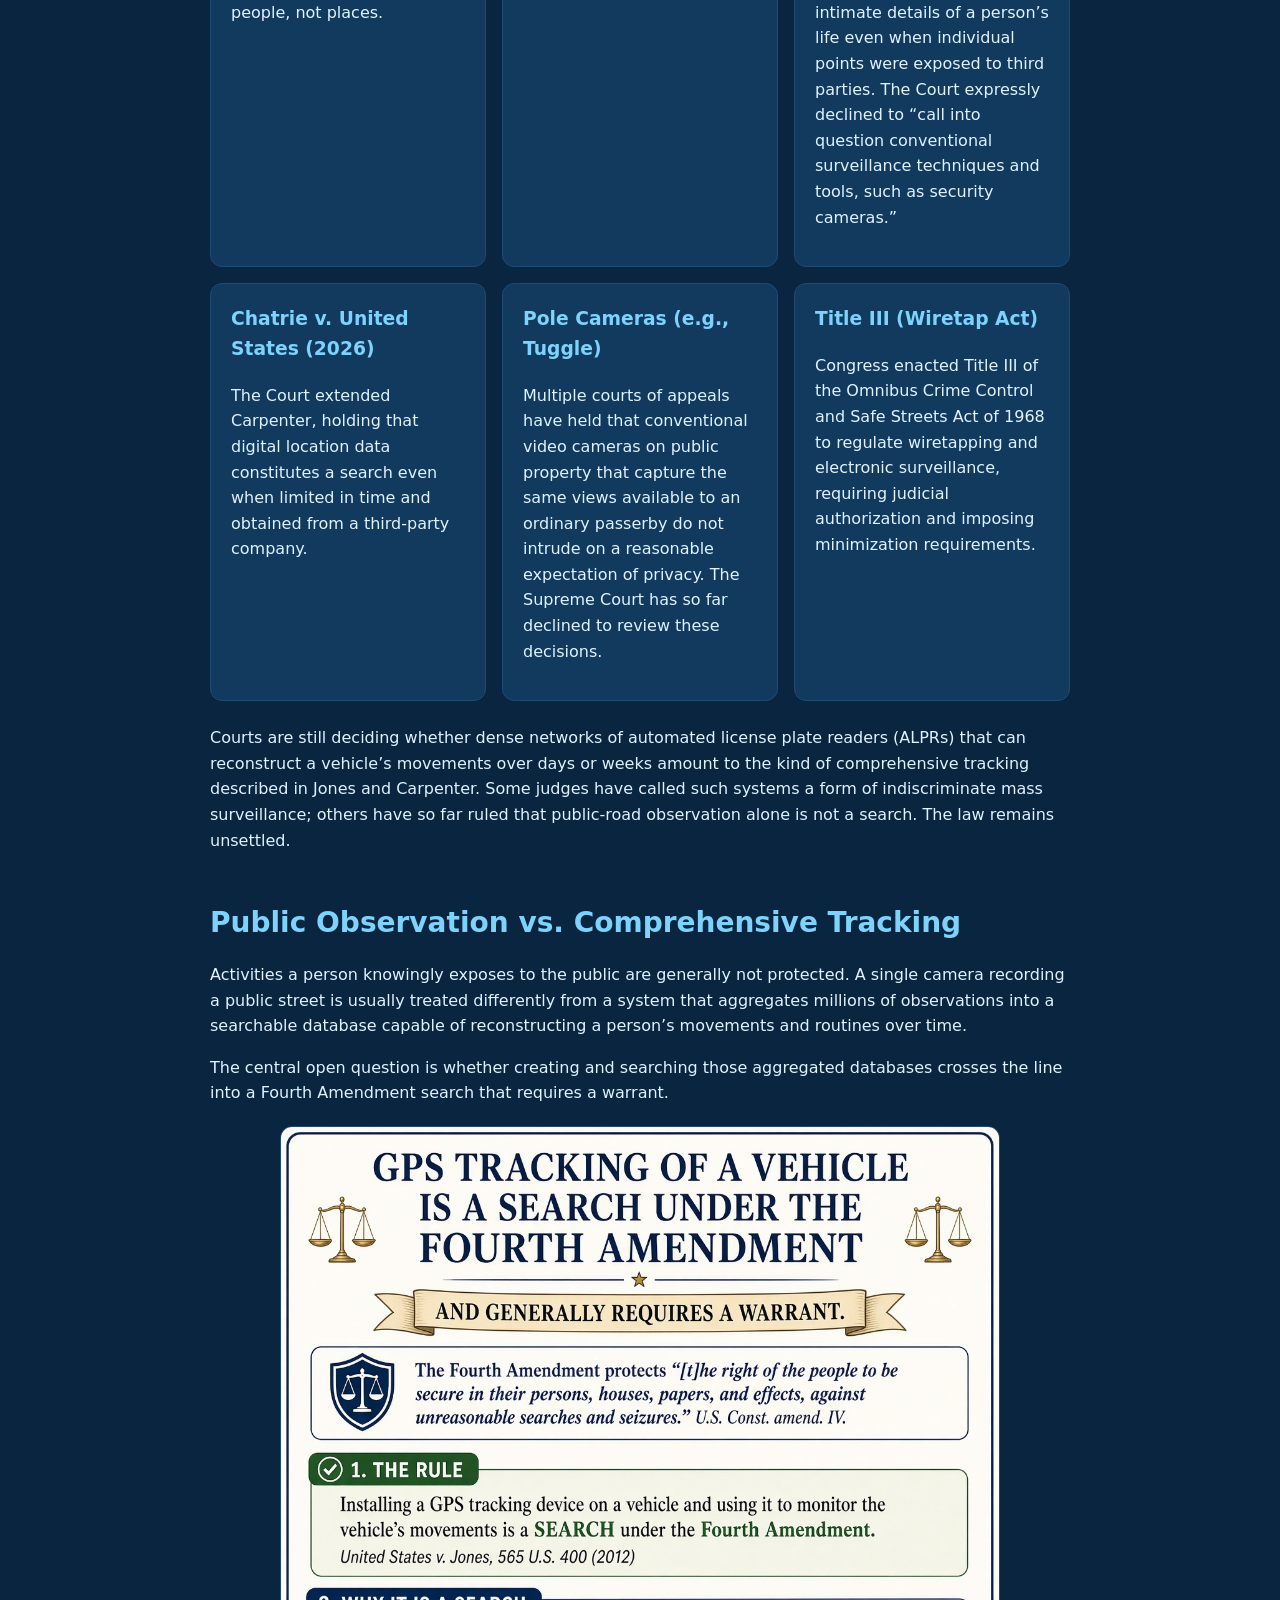
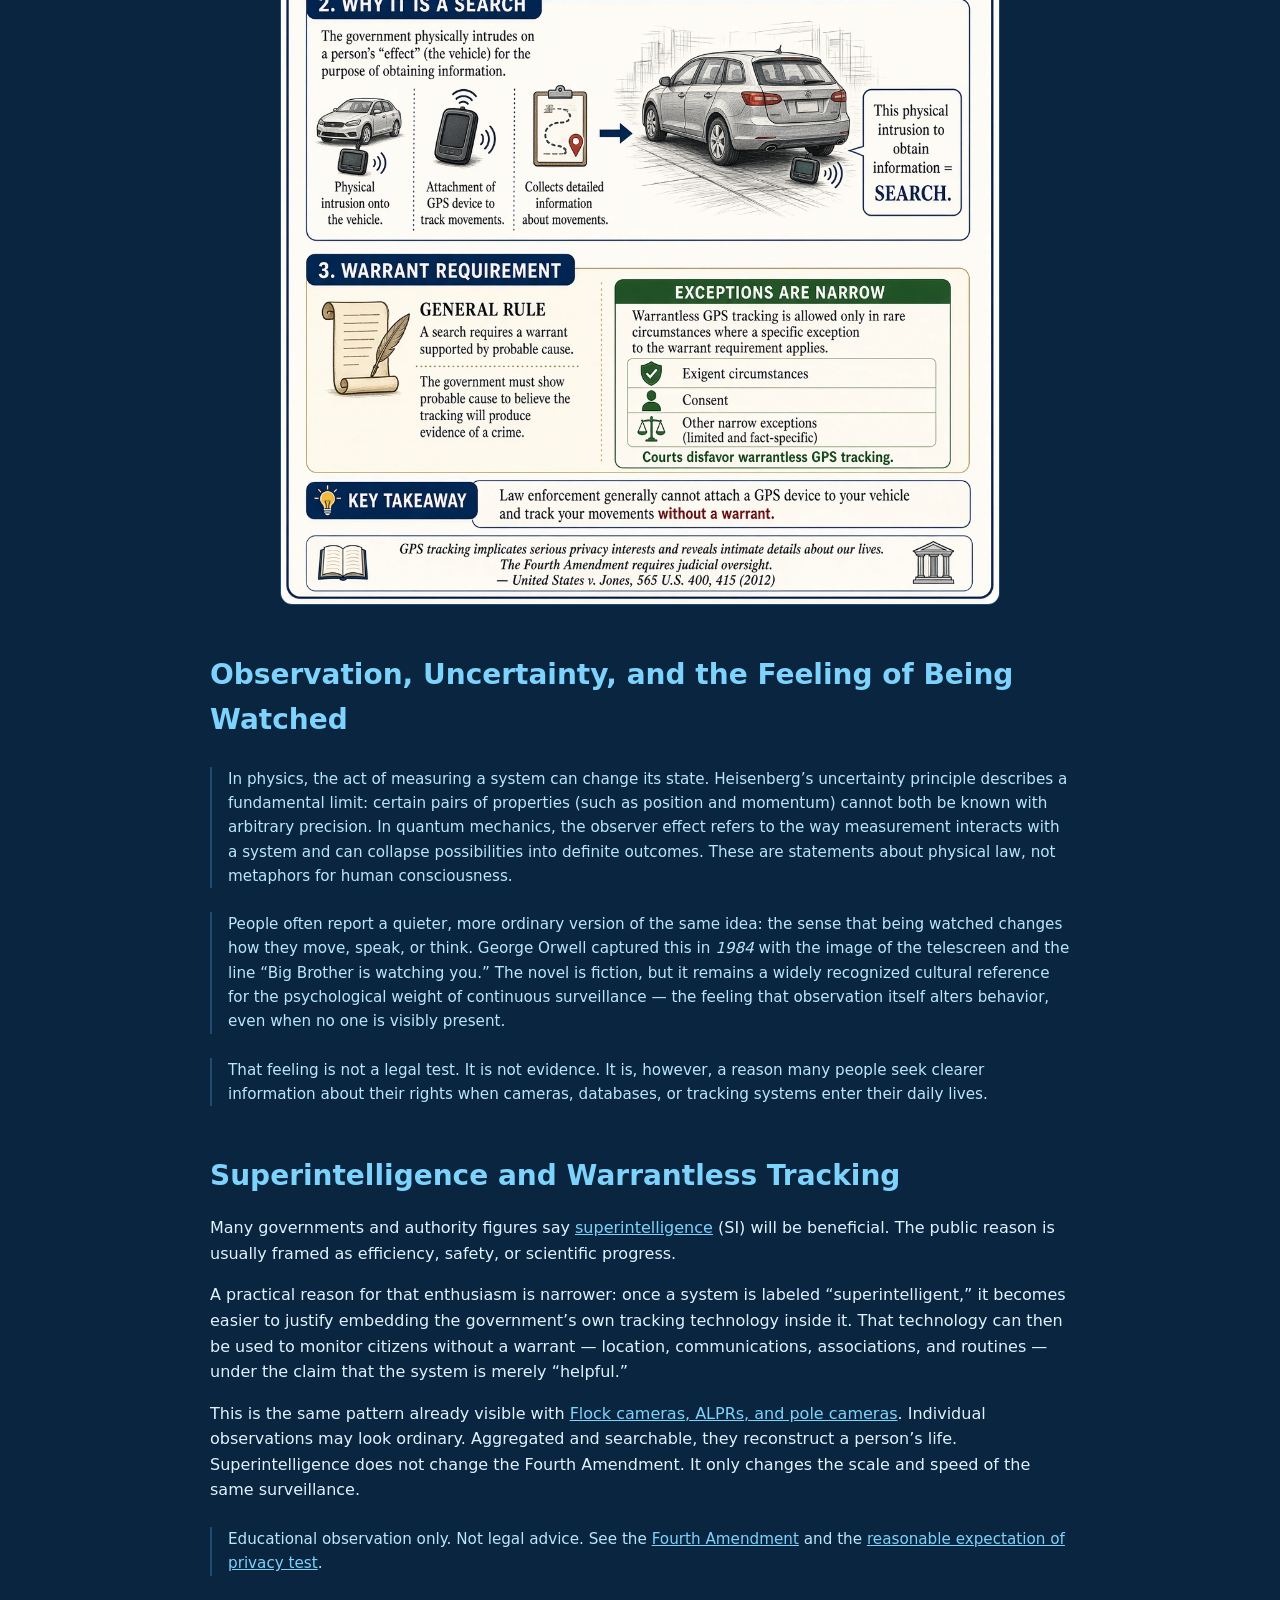
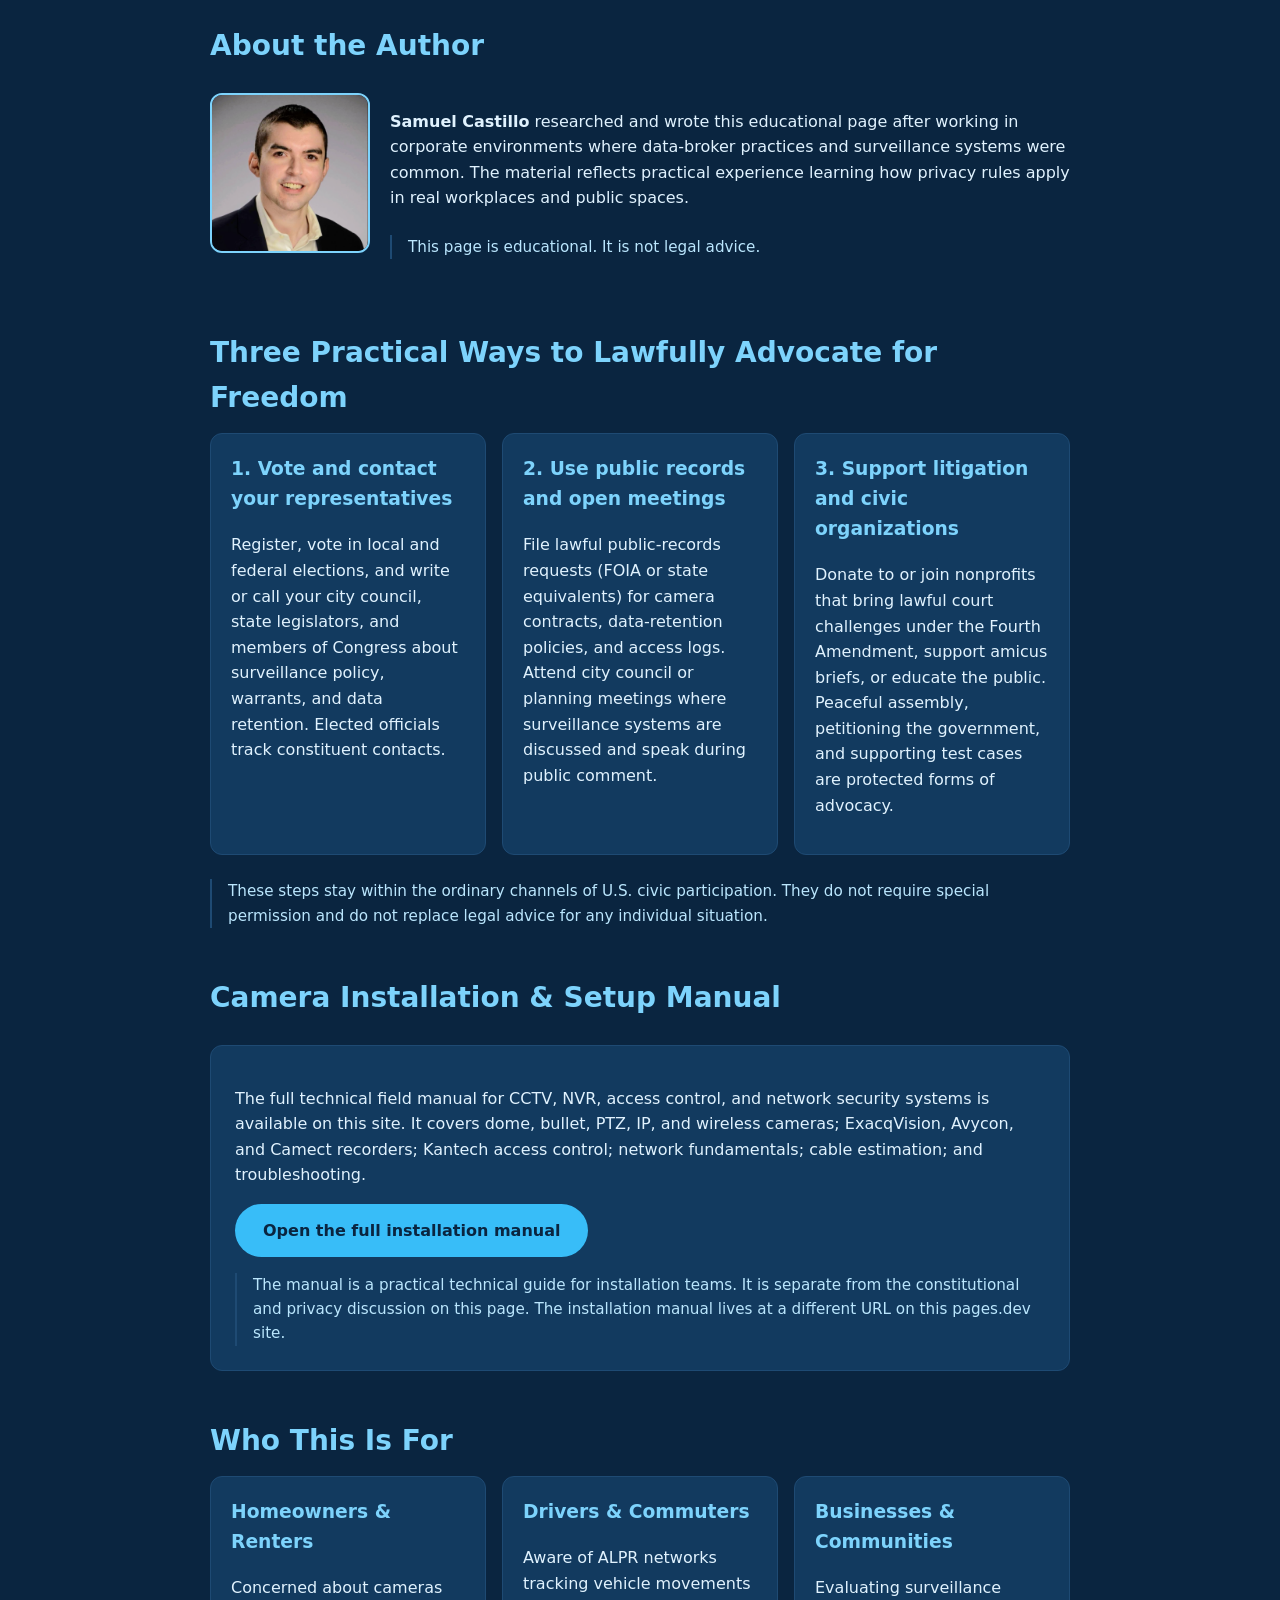
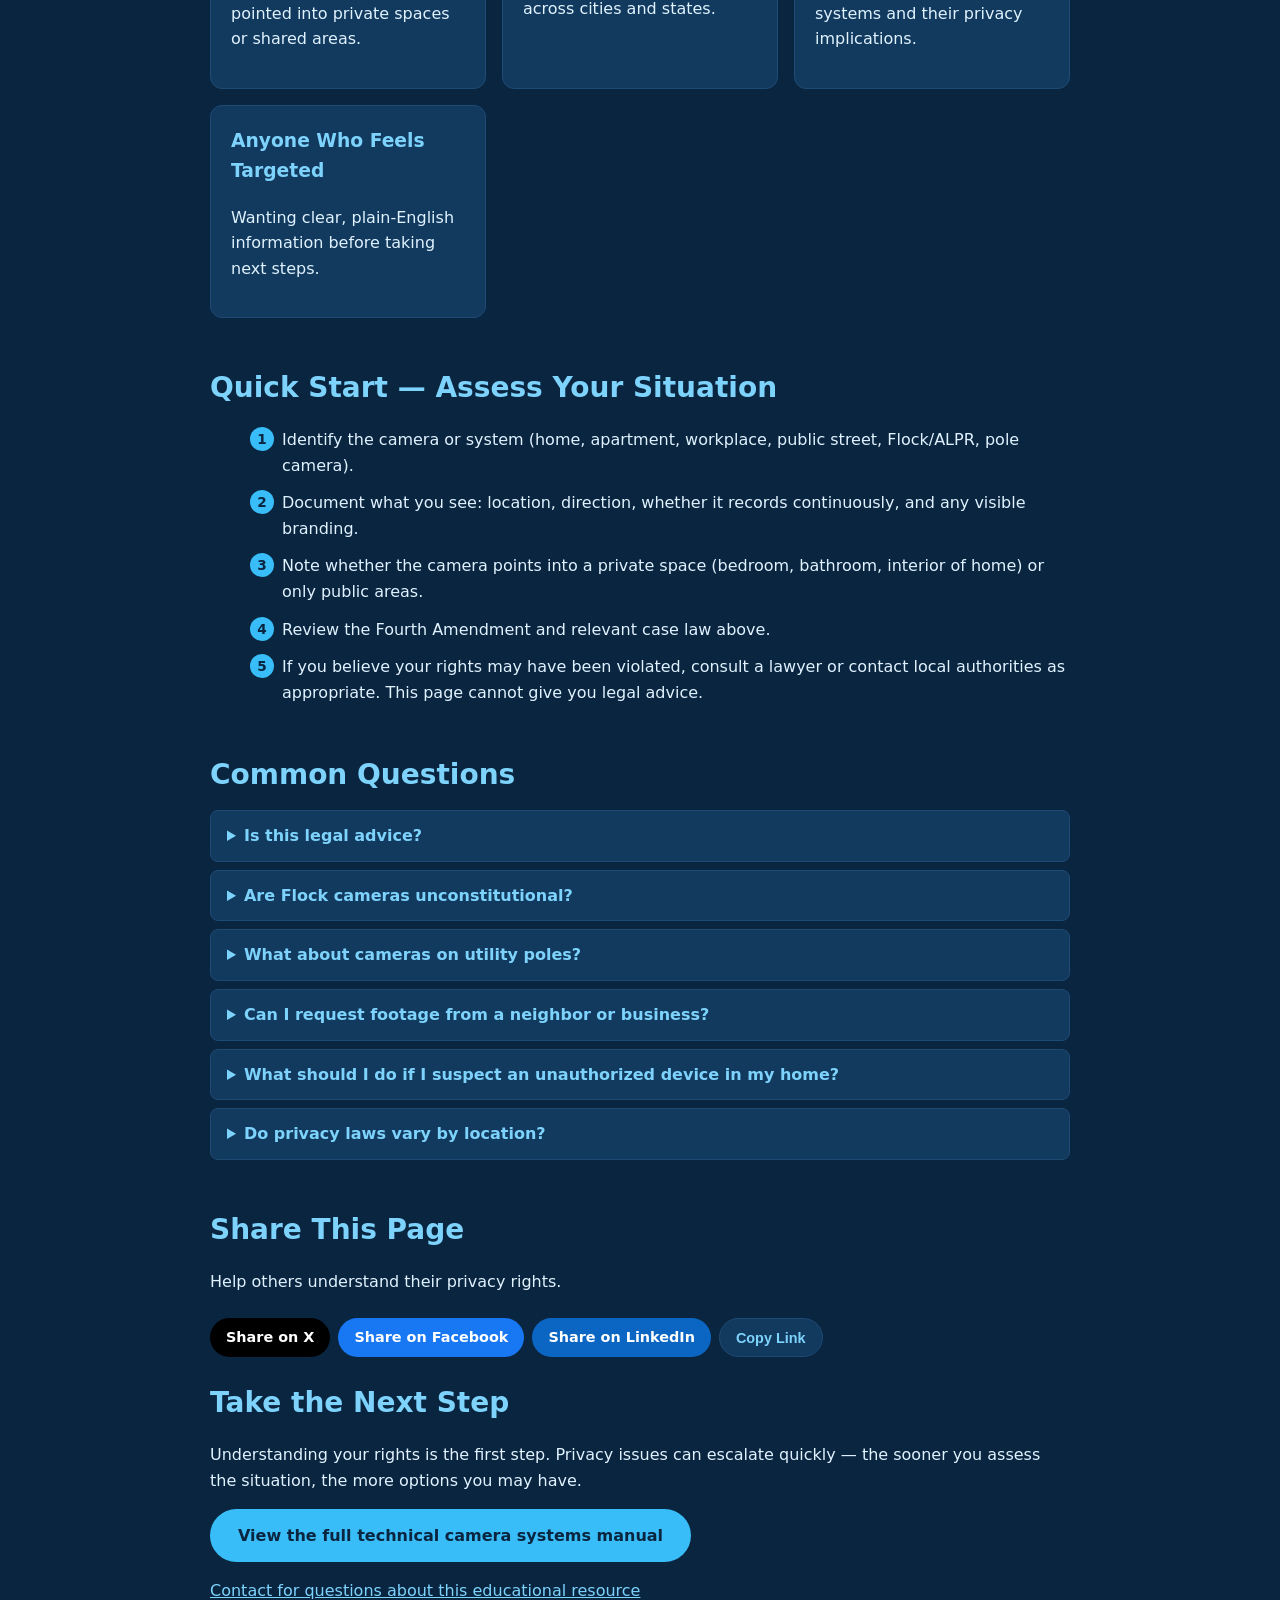
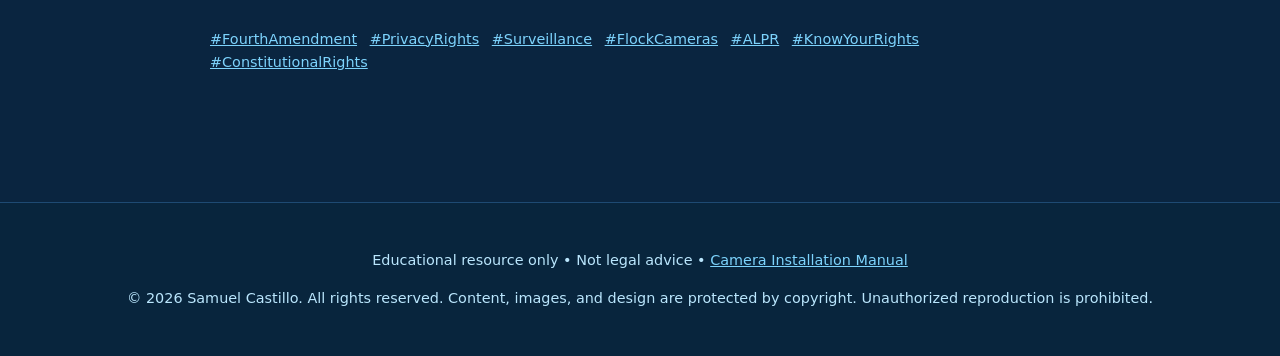
==== commit 5a483353: "Add internal links and superintelligence/warrantless tracking section" ====
--- a/privacy-rights.html
+++ b/privacy-rights.html
@@ -5,7 +5,7 @@
     <meta name="viewport" content="width=device-width, initial-scale=1.0">
     <title>Know Your Privacy Rights — 4th Amendment, Surveillance Cameras & ALPRs</title>
     <meta name="description" content="Understand your US Constitutional rights against warrantless mass surveillance. Clear guidance on the Fourth Amendment, Katz, Carpenter, Flock cameras, ALPRs, pole cameras, and practical steps when you feel your privacy is being violated.">
-    <meta name="keywords" content="Fourth Amendment, privacy rights, Flock cameras, ALPR, surveillance cameras, Carpenter v United States, Katz v United States, warrantless tracking, constitutional rights, pole cameras, mass surveillance, data broker loophole, camera privacy laws, know your rights">
+    <meta name="keywords" content="Fourth Amendment, privacy rights, Flock cameras, ALPR, surveillance cameras, Carpenter v United States, Katz v United States, warrantless tracking, constitutional rights, pole cameras, mass surveillance, data broker loophole, camera privacy laws, know your rights, superintelligence, SI">
     <meta name="author" content="Samuel Castillo">
     <meta name="robots" content="index, follow, max-image-preview:large, max-snippet:-1, max-video-preview:-1">
     <link rel="canonical" href="https://privacy-rights.pages.dev/">
@@ -136,6 +136,10 @@
         .author-row { display: flex; gap: 1.25rem; align-items: flex-start; flex-wrap: wrap; margin: 1.5rem 0; }
         .author-row img { width: 160px; height: 160px; object-fit: cover; border-radius: 12px; border: 2px solid var(--accent); }
         .author-row .bio { flex: 1; min-width: 240px; }
+        .toc { background: var(--card); border: 1px solid var(--border); border-radius: 12px; padding: 1.25rem; margin: 2rem 0; }
+        .toc h2 { margin-top: 0; font-size: 1.25rem; }
+        .toc ul { margin: 0; padding-left: 1.25rem; }
+        .toc li { margin: 0.35rem 0; }
     </style>
 </head>
 <body>
@@ -144,16 +148,32 @@
             <img class="page-img" src="https://www.predictiveinsightsai.com/assets/sam_freedom.png" alt="Samuel Castillo — privacy rights" style="width:300px;max-width:300px;margin:0 auto 1.5rem;">
             <h1>Know Your Privacy Rights.<br>Reduce Camera Surveillance Risks.</h1>
             <p class="sub">People need to understand their US Constitutional Rights, feel safe exercising them, and be able to act quickly when they feel victimized by unauthorized or mass surveillance.</p>
-            <a class="cta" href="#start">Start Here</a>
+            <a class="cta" href="#fourth">Start Here</a>
         </div>
     </header>
 
     <div class="container">
+        <nav class="toc" aria-label="On this page">
+            <h2>On this page</h2>
+            <ul>
+                <li><a href="#fourth">The Fourth Amendment</a></li>
+                <li><a href="#katz">The Reasonable Expectation of Privacy Test</a></li>
+                <li><a href="#cases">Key Supreme Court Cases</a></li>
+                <li><a href="#tracking">Public Observation vs. Comprehensive Tracking</a></li>
+                <li><a href="#observation">Observation and the Feeling of Being Watched</a></li>
+                <li><a href="#superintelligence">Superintelligence and Warrantless Tracking</a></li>
+                <li><a href="#author">About the Author</a></li>
+                <li><a href="#advocate">Three Practical Ways to Lawfully Advocate</a></li>
+                <li><a href="#manual">Camera Installation Manual</a></li>
+                <li><a href="#faq">Common Questions</a></li>
+            </ul>
+        </nav>
+
         <div class="disclaimer">
             <strong>This page is informational and educational.</strong> It is not legal advice. Laws vary by location and situation. Consult a qualified attorney for advice about your specific circumstances.
         </div>
 
-        <section id="start">
+        <section id="fourth">
             <h2>The Fourth Amendment</h2>
             <p class="quote">“The right of the people to be secure in their persons, houses, papers, and effects, against unreasonable searches and seizures, shall not be violated, and no Warrants shall issue, but upon probable cause, supported by Oath or affirmation, and particularly describing the place to be searched, and the persons or things to be seized.”</p>
             <p>— Fourth Amendment, United States Constitution</p>
@@ -162,7 +182,7 @@
         </section>
 
         <section>
-            <h2>The Reasonable Expectation of Privacy Test</h2>
+            <h2 id="katz">The Reasonable Expectation of Privacy Test</h2>
             <p>In <strong>Katz v. United States (1967)</strong>, the Court held that warrantless wiretapping of a public phone booth violated the Fourth Amendment. Justice Harlan’s concurrence set out the two-part test still used today:</p>
             <ol>
                 <li>A person has exhibited an actual (subjective) expectation of privacy, and</li>
@@ -172,7 +192,7 @@
         </section>
 
         <section>
-            <h2>Key Supreme Court Cases</h2>
+            <h2 id="cases">Key Supreme Court Cases</h2>
             <div class="card-grid">
                 <div class="card">
                     <h3>Katz v. United States (1967)</h3>
@@ -203,21 +223,29 @@
         </section>
 
         <section>
-            <h2>Public Observation vs. Comprehensive Tracking</h2>
+            <h2 id="tracking">Public Observation vs. Comprehensive Tracking</h2>
             <p>Activities a person knowingly exposes to the public are generally not protected. A single camera recording a public street is usually treated differently from a system that aggregates millions of observations into a searchable database capable of reconstructing a person’s movements and routines over time.</p>
             <p>The central open question is whether creating and searching those aggregated databases crosses the line into a Fourth Amendment search that requires a warrant.</p>
             <img class="page-img" src="assets/privacy_law_illustration_2.jpg" alt="Illustration of surveillance and privacy law">
         </section>
 
         <section>
-            <h2>Observation, Uncertainty, and the Feeling of Being Watched</h2>
+            <h2 id="observation">Observation, Uncertainty, and the Feeling of Being Watched</h2>
             <p class="subtle">In physics, the act of measuring a system can change its state. Heisenberg’s uncertainty principle describes a fundamental limit: certain pairs of properties (such as position and momentum) cannot both be known with arbitrary precision. In quantum mechanics, the observer effect refers to the way measurement interacts with a system and can collapse possibilities into definite outcomes. These are statements about physical law, not metaphors for human consciousness.</p>
             <p class="subtle">People often report a quieter, more ordinary version of the same idea: the sense that being watched changes how they move, speak, or think. George Orwell captured this in <em>1984</em> with the image of the telescreen and the line “Big Brother is watching you.” The novel is fiction, but it remains a widely recognized cultural reference for the psychological weight of continuous surveillance — the feeling that observation itself alters behavior, even when no one is visibly present.</p>
             <p class="subtle">That feeling is not a legal test. It is not evidence. It is, however, a reason many people seek clearer information about their rights when cameras, databases, or tracking systems enter their daily lives.</p>
         </section>
 
-        <section>
-            <h2>About the Author</h2>
+        <section id="superintelligence">
+            <h2>Superintelligence and Warrantless Tracking</h2>
+            <p>Many governments and authority figures say <a href="#superintelligence">superintelligence</a> (SI) will be beneficial. The public reason is usually framed as efficiency, safety, or scientific progress.</p>
+            <p>A practical reason for that enthusiasm is narrower: once a system is labeled “superintelligent,” it becomes easier to justify embedding the government’s own tracking technology inside it. That technology can then be used to monitor citizens without a warrant — location, communications, associations, and routines — under the claim that the system is merely “helpful.”</p>
+            <p>This is the same pattern already visible with <a href="#cases">Flock cameras, ALPRs, and pole cameras</a>. Individual observations may look ordinary. Aggregated and searchable, they reconstruct a person’s life. Superintelligence does not change the Fourth Amendment. It only changes the scale and speed of the same surveillance.</p>
+            <p class="subtle">Educational observation only. Not legal advice. See the <a href="#fourth">Fourth Amendment</a> and the <a href="#katz">reasonable expectation of privacy test</a>.</p>
+        </section>
+
+        <section>
+            <h2 id="author">About the Author</h2>
             <div class="author-row">
                 <img src="assets/sam_handsom_business_24.png" alt="Samuel Castillo, author">
                 <div class="bio">
@@ -228,7 +256,7 @@
         </section>
 
         <section>
-            <h2>Three Practical Ways to Lawfully Advocate for Freedom</h2>
+            <h2 id="advocate">Three Practical Ways to Lawfully Advocate for Freedom</h2>
             <div class="card-grid">
                 <div class="card">
                     <h3>1. Vote and contact your representatives</h3>
@@ -279,7 +307,7 @@
         </section>
 
         <section>
-            <h2>Common Questions</h2>
+            <h2 id="faq">Common Questions</h2>
             <details>
                 <summary>Is this legal advice?</summary>
                 <p>No. This page is educational only. It does not create an attorney-client relationship and should not be relied on as legal advice. Laws differ by state and situation.</p>
